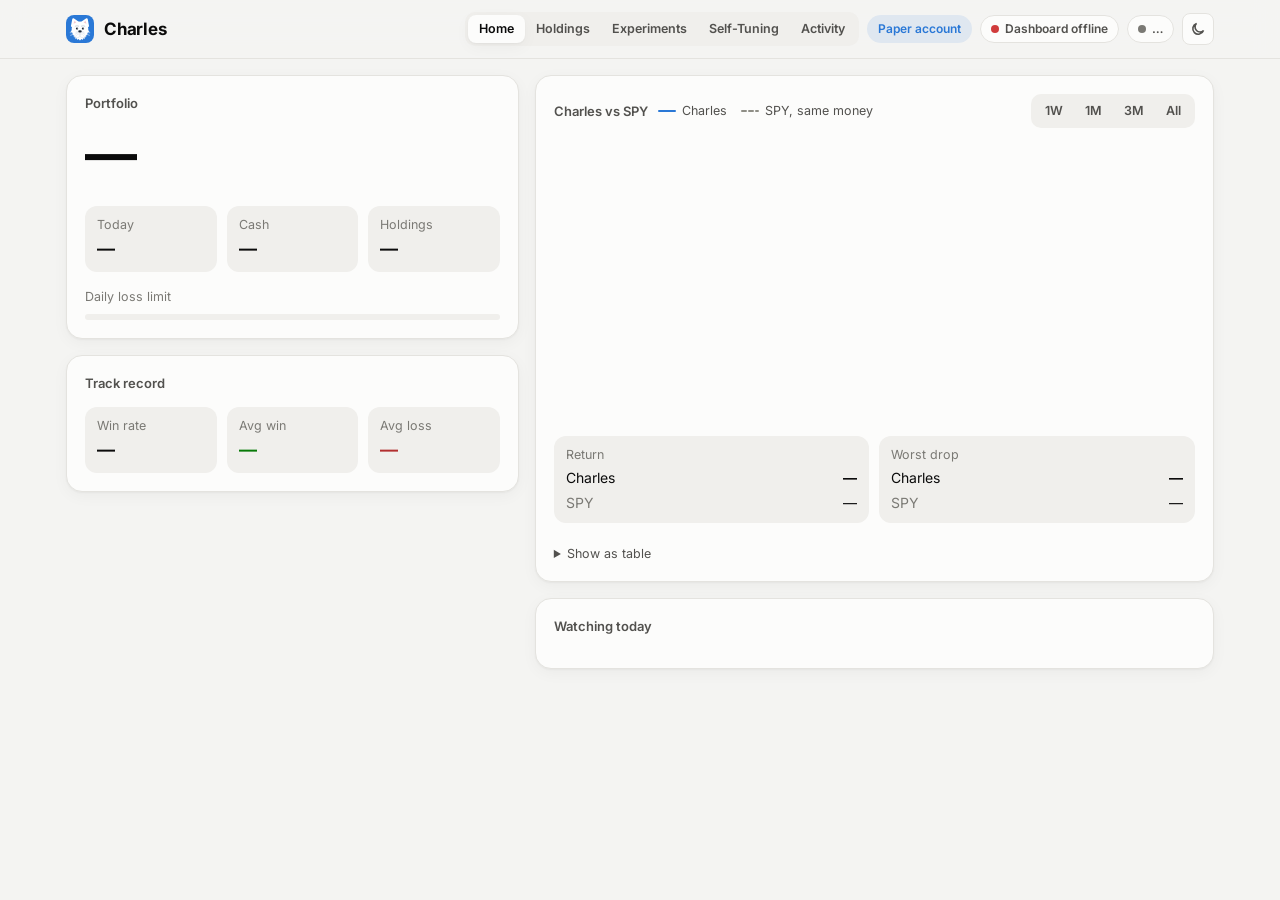
==== web/index.html @ d177dd0e "New logo: Charles the terrier Co-Authored-By: Claude Opus 5.5 <noreply@anthropic.com>" ====
<!doctype html>
<html lang="en">
<head>
<meta charset="utf-8">
<meta name="viewport" content="width=device-width, initial-scale=1, viewport-fit=cover">
<meta name="theme-color" content="#111110" media="(prefers-color-scheme: dark)">
<meta name="theme-color" content="#f4f4f2" media="(prefers-color-scheme: light)">
<meta name="apple-mobile-web-app-capable" content="yes">
<meta name="apple-mobile-web-app-title" content="Charles">
<title>Charles</title>
<link rel="icon" href="data:image/svg+xml,<svg xmlns='http://www.w3.org/2000/svg' viewBox='0 0 32 32'><rect width='32' height='32' rx='8' fill='%232a78d6'/><path d='M7 12.5 L8.4 5 L13.5 8.6 Z M25 12.5 L23.6 5 L18.5 8.6 Z' fill='%23fff' stroke='%23fff' stroke-width='2.6' stroke-linejoin='round'/><path d='M9.2 10.4 L9.8 7.3 L11.8 8.8 Z M22.8 10.4 L22.2 7.3 L20.2 8.8 Z' fill='%23f2b8c0' stroke='%23f2b8c0' stroke-width='.6' stroke-linejoin='round'/><path d='M16 7.4c3.2 0 5.6 1 7.4 3.2c1.6 1.9 2.3 4.3 2.1 6.9l1.4 1.6l-1.9.4c-.5 2.6-2 4.8-4 6.2l.4 1.9l-1.8-.9l-.6 2l-1.4-1.4l-1.6 1.8l-1.6-1.8l-1.4 1.4l-.6-2l-1.8.9l.4-1.9c-2-1.4-3.5-3.6-4-6.2l-1.9-.4l1.4-1.6c-.2-2.6.5-5 2.1-6.9C10.4 8.4 12.8 7.4 16 7.4Z' fill='%23fff'/><ellipse cx='16' cy='21' rx='5.6' ry='3.9' fill='%23edf1f6'/><path d='M10.4 13.1l1.2-.9l1 .6l1-.6l.9.7M21.6 13.1l-1.2-.9l-1 .6l-1-.6l-.9.7' stroke='%23c3cedb' stroke-width='1' fill='none' stroke-linecap='round' stroke-linejoin='round'/><circle cx='12.6' cy='15.5' r='1.3' fill='%231f2937'/><circle cx='19.4' cy='15.5' r='1.3' fill='%231f2937'/><circle cx='13' cy='15.1' r='.4' fill='%23fff'/><circle cx='19.8' cy='15.1' r='.4' fill='%23fff'/><path d='M16 19.9c-1.3.2-2.6.5-3.8 1.2c-1.4.8-2.6 1.8-3.4 3.2l1.3-.3l-.5 1.4l1.4-.6l.1 1.4l1.2-1l.6 1.2l.8-1.2l.9.9l.3-1.3c.5-.8 1.2-1.5 2-2.1Z M16 19.9c1.3.2 2.6.5 3.8 1.2c1.4.8 2.6 1.8 3.4 3.2l-1.3-.3l.5 1.4l-1.4-.6l-.1 1.4l-1.2-1l-.6 1.2l-.8-1.2l-.9.9l-.3-1.3c-.5-.8-1.2-1.5-2-2.1Z' fill='%23fff' stroke='%23d3dbe5' stroke-width='.45' stroke-linejoin='round'/><path d='M14.8 21.4q-2 .7-3.4 2.4M17.2 21.4q2 .7 3.4 2.4' stroke='%23d3dbe5' stroke-width='.5' fill='none' stroke-linecap='round'/><path d='M11 20.6q-3.2-.9-6.2-.4M11.2 21.8q-3.2 0-5.9 1.3M21 20.6q3.2-.9 6.2-.4M20.8 21.8q3.2 0 5.9 1.3' stroke='%23fff' stroke-width='.6' fill='none' stroke-linecap='round'/><ellipse cx='16' cy='18.7' rx='2' ry='1.4' fill='%231f2937'/></svg>">
<link rel="preconnect" href="https://fonts.googleapis.com">
<link rel="preconnect" href="https://fonts.gstatic.com" crossorigin>
<link href="https://fonts.googleapis.com/css2?family=Inter:wght@400;500;600;700&display=swap" rel="stylesheet">
<style>
:root {
  color-scheme: light;
  --bg: #f4f4f2; --surface: #fcfcfb; --surface-2: #f0efec; --border: #e4e3df;
  --text: #0b0b0b; --text-2: #52514e; --muted: #7a7974; --grid: #e9e8e4;
  --series-1: #2a78d6; --ref: #8f8e86;
  --good: #0ca30c; --good-ink: #087a08; --warn: #fab219; --critical: #d03b3b; --critical-ink: #b22f2f;
  --accent-soft: rgba(42,120,214,.10);
  --c1: #2a78d6; --c2: #eb6834; --c3: #1baf7a; --c4: #eda100; --c5: #e87ba4; --c6: #008300; --c7: #4a3aa7; --c8: #e34948;
  --shadow: 0 1px 2px rgba(0,0,0,.04), 0 4px 16px rgba(0,0,0,.04);
}
@media (prefers-color-scheme: dark) {
  :root:not([data-theme="light"]) {
    color-scheme: dark;
    --bg: #111110; --surface: #1a1a19; --surface-2: #232321; --border: #2e2e2b;
    --text: #ffffff; --text-2: #c3c2b7; --muted: #8f8e86; --grid: #2a2a27;
    --series-1: #3987e5; --ref: #8f8e86;
    --good-ink: #3fcf3f; --critical-ink: #ff7b7b; --accent-soft: rgba(57,135,229,.16);
    --c1: #3987e5; --c2: #d95926; --c3: #199e70; --c4: #c98500; --c5: #d55181; --c6: #008300; --c7: #9085e9; --c8: #e66767;
    --shadow: 0 1px 2px rgba(0,0,0,.4);
  }
}
:root[data-theme="dark"] {
  color-scheme: dark;
  --bg: #111110; --surface: #1a1a19; --surface-2: #232321; --border: #2e2e2b;
  --text: #ffffff; --text-2: #c3c2b7; --muted: #8f8e86; --grid: #2a2a27;
  --series-1: #3987e5; --ref: #8f8e86;
  --good-ink: #3fcf3f; --critical-ink: #ff7b7b; --accent-soft: rgba(57,135,229,.16);
  --c1: #3987e5; --c2: #d95926; --c3: #199e70; --c4: #c98500; --c5: #d55181; --c6: #008300; --c7: #9085e9; --c8: #e66767;
  --shadow: 0 1px 2px rgba(0,0,0,.4);
}
* { box-sizing: border-box; }
html, body { margin: 0; }
body {
  background: var(--bg); color: var(--text);
  font: 15px/1.45 Inter, -apple-system, BlinkMacSystemFont, "Segoe UI", Roboto, sans-serif;
  -webkit-font-smoothing: antialiased; padding-bottom: calc(84px + env(safe-area-inset-bottom));
}
.num { font-variant-numeric: tabular-nums; }
.up { color: var(--good-ink); } .down { color: var(--critical-ink); } .muted { color: var(--muted); } .flat { color: var(--text-2); }

.appswitch { display: inline-flex; background: var(--surface-2, rgba(127,127,127,.12)); border-radius: 10px; padding: 3px; gap: 2px; }
.appswitch[hidden] { display: none; }
.appswitch a { font-size: 13px; font-weight: 600; text-decoration: none; color: var(--text-2); padding: 5px 12px; border-radius: 8px; }
.appswitch a.on { background: var(--surface); color: var(--text); box-shadow: 0 1px 2px rgba(0,0,0,.08); }
header {
  position: sticky; top: 0; z-index: 5; background: color-mix(in srgb, var(--bg) 85%, transparent);
  backdrop-filter: blur(12px); -webkit-backdrop-filter: blur(12px); border-bottom: 1px solid var(--border);
  padding-top: env(safe-area-inset-top);
}
.bar { max-width: 1180px; margin: 0 auto; padding: 12px 16px; display: flex; align-items: center; gap: 8px; flex-wrap: wrap; }
.brand { display: flex; align-items: center; gap: 10px; font-weight: 700; font-size: 17px; letter-spacing: -.01em; margin-right: auto; }
.logo { width: 28px; height: 28px; border-radius: 8px; background: var(--series-1); display: grid; place-items: center; }
.chip { display: inline-flex; align-items: center; gap: 6px; font-size: 12px; font-weight: 600; padding: 4px 10px;
  border-radius: 999px; border: 1px solid var(--border); background: var(--surface); color: var(--text-2); white-space: nowrap; }
.chip.paper { background: var(--accent-soft); border-color: transparent; color: var(--series-1); }
.dot { width: 8px; height: 8px; border-radius: 50%; background: var(--muted); }
.dot.good { background: var(--good); box-shadow: 0 0 0 3px color-mix(in srgb, var(--good) 22%, transparent); }
.dot.bad { background: var(--critical); }
.dot.warn { background: var(--warn); }
button.icon { border: 1px solid var(--border); background: var(--surface); color: var(--text-2); width: 32px; height: 32px;
  border-radius: 8px; cursor: pointer; display: grid; place-items: center; }
.tabs { display: inline-flex; background: var(--surface-2); border-radius: 10px; padding: 3px; }
.tabs button { border: 0; background: transparent; color: var(--text-2); font: inherit; font-size: 12.5px; font-weight: 600;
  padding: 5px 11px; border-radius: 8px; cursor: pointer; }
.tabs button.on { background: var(--surface); color: var(--text); box-shadow: var(--shadow); }
#tabs-top { display: none; }
button.switch { display: inline-flex; align-items: center; gap: 6px; font: inherit; font-size: 12px; font-weight: 600; padding: 4px 10px;
  border-radius: 999px; border: 1px solid var(--border); background: var(--surface); color: var(--text-2); cursor: pointer; min-height: 32px; }
button.switch[aria-checked="true"] { color: var(--good-ink); }
button.switch:disabled { opacity: .6; cursor: progress; }

main { max-width: 1180px; margin: 0 auto; padding: 16px; }
.view { display: none; } .view.on { display: block; }
.grid { display: grid; gap: 16px; }
.home > .col { display: contents; }
.card { background: var(--surface); border: 1px solid var(--border); border-radius: 16px; padding: 18px; box-shadow: var(--shadow); min-width: 0; }
.card-head { display: flex; align-items: center; gap: 10px; margin-bottom: 14px; flex-wrap: wrap; }
.card-head h2 { margin: 0; font-size: 13px; font-weight: 600; color: var(--text-2); }
.card-head .aside { margin-left: auto; font-size: 12px; color: var(--muted); }
.label { font-size: 12.5px; color: var(--muted); }
.hero-val { font-size: clamp(36px, 9vw, 52px); font-weight: 700; letter-spacing: -.03em; line-height: 1.05; margin: 6px 0 8px; }
.delta { display: flex; gap: 6px 14px; flex-wrap: wrap; font-weight: 600; font-size: 14px; }
.kpis { display: grid; grid-template-columns: repeat(3, 1fr); gap: 10px; margin-top: 16px; }
.kpi { background: var(--surface-2); border-radius: 12px; padding: 10px 12px; min-width: 0; }
.kpi .v { font-size: 18px; font-weight: 650; letter-spacing: -.01em; margin-top: 2px; white-space: nowrap; overflow: hidden; text-overflow: ellipsis; }
.meter { height: 6px; border-radius: 3px; background: var(--surface-2); overflow: hidden; margin-top: 8px; }
.meter > i { display: block; height: 100%; border-radius: 3px; background: var(--series-1); }
.limit { margin-top: 16px; }
.limit .row { display: flex; justify-content: space-between; font-size: 12.5px; color: var(--muted); }
.banner { margin-top: 12px; padding: 10px 12px; border-radius: 10px; font-weight: 600; font-size: 13.5px; display: flex; gap: 8px; align-items: center;
  background: color-mix(in srgb, var(--critical) 12%, transparent); color: var(--critical-ink); }

.legend { display: flex; gap: 14px; font-size: 12.5px; color: var(--text-2); flex-wrap: wrap; }
.key { display: inline-flex; align-items: center; gap: 6px; }
.key svg { display: block; }
.chart { position: relative; height: 240px; margin-top: 8px; }
.chart > svg { width: 100%; height: 100%; display: block; touch-action: pan-y; }
.chart > svg:focus { outline: 2px solid var(--series-1); outline-offset: 2px; border-radius: 8px; }
.axis text { fill: var(--muted); font-size: 11px; }
.tip { position: absolute; top: 6px; pointer-events: none; background: var(--surface); border: 1px solid var(--border); border-radius: 10px;
  padding: 8px 10px; font-size: 12px; box-shadow: 0 6px 24px rgba(0,0,0,.12); min-width: 200px; white-space: nowrap; display: none; z-index: 2; }
.tip .t { color: var(--muted); margin-bottom: 4px; }
.tip .r { display: flex; align-items: center; gap: 8px; }
.tip .r b { margin-left: auto; font-weight: 650; }
.versus { display: grid; grid-template-columns: 1fr 1fr; gap: 10px; margin-top: 14px; }
.vs { background: var(--surface-2); border-radius: 12px; padding: 10px 12px; }
.vs .row { display: flex; justify-content: space-between; font-size: 14px; margin-top: 4px; }
.verdict { margin-top: 12px; font-size: 13.5px; display: flex; gap: 8px; align-items: flex-start; }
.verdict .ico { font-weight: 700; }
details summary { cursor: pointer; font-size: 12.5px; color: var(--text-2); margin-top: 10px; }

table { width: 100%; border-collapse: collapse; font-size: 13px; }
th { text-align: left; font-weight: 600; color: var(--muted); font-size: 11.5px; padding: 0 8px 8px; border-bottom: 1px solid var(--border); white-space: nowrap; }
td { padding: 8px; border-bottom: 1px solid var(--border); }
td.r, th.r { text-align: right; }
.tbl { overflow-x: auto; max-height: 320px; }

.chips { display: flex; flex-wrap: wrap; gap: 6px; }
.chips .chip { font-size: 13px; }
.alloc { display: flex; gap: 2px; height: 12px; border-radius: 6px; overflow: hidden; margin: 4px 0 12px; }
.alloc i { display: block; height: 100%; }
.alloc i:first-child { border-radius: 4px 0 0 4px; } .alloc i:last-child { border-radius: 0 4px 4px 0; }
.alloc-keys { display: flex; flex-wrap: wrap; gap: 6px 14px; font-size: 12.5px; color: var(--text-2); }
.sw { width: 10px; height: 10px; border-radius: 3px; display: inline-block; margin-right: 6px; vertical-align: -1px; }

.rows { display: grid; }
.row-i { display: grid; grid-template-columns: 1fr auto; gap: 3px 12px; padding: 12px 0; border-bottom: 1px solid var(--border); align-items: baseline; }
.row-i:last-child { border-bottom: 0; }
.sym { font-weight: 700; font-size: 16px; letter-spacing: -.01em; }
.small { font-size: 12.5px; }
.right { text-align: right; }
.stopbar { grid-column: 1 / -1; display: flex; align-items: center; gap: 8px; font-size: 12px; color: var(--muted); margin-top: 4px; }
.stopbar .meter { flex: 1; margin: 0; height: 5px; }

.exp { padding: 14px 0; border-bottom: 1px solid var(--border); }
.exp:last-child { border-bottom: 0; }
.exp-top { display: flex; justify-content: space-between; gap: 10px; align-items: baseline; }
.exp-name { font-weight: 650; text-transform: capitalize; }
.tag { font-size: 11px; font-weight: 600; padding: 2px 7px; border-radius: 999px; background: var(--surface-2); color: var(--text-2); margin-left: 6px; vertical-align: 1px; }
.exp-about { font-size: 12.5px; color: var(--muted); margin: 2px 0 10px; }
.exp-stats { display: grid; grid-template-columns: repeat(4, 1fr); gap: 8px; font-size: 13px; }
.exp-stats .label { font-size: 11.5px; }
.prog { display: flex; align-items: center; gap: 8px; margin-top: 10px; font-size: 12px; color: var(--muted); }
.prog .meter { flex: 1; margin: 0; height: 5px; }
.ai-h { display: grid; grid-template-columns: 34px 1fr; gap: 6px 10px; align-items: center; margin-top: 14px; font-size: 13px; }
.hb { display: flex; align-items: center; gap: 8px; }
.hbar { height: 8px; border-radius: 0 4px 4px 0; background: var(--series-1); min-width: 2px; }
.hbar.all { background: var(--ref); }
.hbar.neg { background: var(--critical); }
.note { font-size: 12.5px; color: var(--muted); margin: 12px 0 0; }

.day { font-size: 12px; font-weight: 600; color: var(--muted); margin: 16px 0 2px; }
.day:first-child { margin-top: 0; }
.act { display: grid; grid-template-columns: 56px 1fr auto; gap: 10px; align-items: start; padding: 10px 0; border-bottom: 1px solid var(--border); }
.badge { font-size: 11px; font-weight: 700; text-align: center; padding: 3px 0; border-radius: 6px; }
.badge.BUY { background: var(--accent-soft); color: var(--series-1); }
.badge.SELL { background: color-mix(in srgb, var(--c2) 14%, transparent); color: var(--c2); }
.why { font-size: 12.5px; color: var(--muted); display: -webkit-box; -webkit-line-clamp: 2; -webkit-box-orient: vertical; overflow: hidden; margin-top: 2px; }
.md { font-size: 14px; line-height: 1.55; }
.md h3 { font-size: 14px; font-weight: 650; margin: 16px 0 6px; }
.md h3:first-child { margin-top: 0; }
.md h4 { font-size: 13px; font-weight: 600; color: var(--text-2); margin: 12px 0 4px; }
.md p { margin: 6px 0; }
.md ul { margin: 4px 0; padding-left: 18px; }
.md li { margin: 3px 0; }
.md code { font-size: 12.5px; background: var(--surface-2); padding: 1px 5px; border-radius: 5px; }
.mile { padding: 12px 0; border-bottom: 1px solid var(--border); }
.mile:last-child { border-bottom: 0; }
.mile-top { display: flex; justify-content: space-between; gap: 10px; align-items: baseline; }
.mile-top b { font-weight: 650; }
.empty { color: var(--muted); font-size: 13.5px; padding: 18px 0; text-align: center; }

nav#tabs {
  position: fixed; bottom: 0; left: 0; right: 0; z-index: 6; display: grid; grid-template-columns: repeat(5, 1fr);
  background: color-mix(in srgb, var(--surface) 90%, transparent); backdrop-filter: blur(14px); -webkit-backdrop-filter: blur(14px);
  border-top: 1px solid var(--border); padding: 6px 4px calc(6px + env(safe-area-inset-bottom));
}
nav button { border: 0; background: none; color: var(--muted); font: inherit; font-size: 11px; font-weight: 600;
  display: flex; flex-direction: column; align-items: center; gap: 3px; padding: 4px 0; cursor: pointer; }
nav button svg { width: 22px; height: 22px; }
nav button.on { color: var(--series-1); }

@media (min-width: 860px) {
  body { padding-bottom: 32px; }
  nav#tabs { display: none; }
  #tabs-top { display: inline-flex; }
  .home { grid-template-columns: 1fr 1.5fr; align-items: start; }
  .home > .col { display: flex; flex-direction: column; gap: 16px; }
  .two { grid-template-columns: 1fr 1fr; }
  .chart { height: 280px; }
}
@media (max-width: 400px) {
  .kpi .v { font-size: 15.5px; }
  .exp-stats { grid-template-columns: repeat(2, 1fr); }
  .bar .chip.paper { display: none; }
}
</style>
</head>
<body>
<header>
  <div class="bar">
    <div class="brand">
      <span class="logo" aria-hidden="true">
        <svg width="28" height="28" viewBox="0 0 32 32"><path d="M7 12.5 L8.4 5 L13.5 8.6 Z M25 12.5 L23.6 5 L18.5 8.6 Z" fill="#fff" stroke="#fff" stroke-width="2.6" stroke-linejoin="round"/><path d="M9.2 10.4 L9.8 7.3 L11.8 8.8 Z M22.8 10.4 L22.2 7.3 L20.2 8.8 Z" fill="#f2b8c0" stroke="#f2b8c0" stroke-width=".6" stroke-linejoin="round"/><path d="M16 7.4c3.2 0 5.6 1 7.4 3.2c1.6 1.9 2.3 4.3 2.1 6.9l1.4 1.6l-1.9.4c-.5 2.6-2 4.8-4 6.2l.4 1.9l-1.8-.9l-.6 2l-1.4-1.4l-1.6 1.8l-1.6-1.8l-1.4 1.4l-.6-2l-1.8.9l.4-1.9c-2-1.4-3.5-3.6-4-6.2l-1.9-.4l1.4-1.6c-.2-2.6.5-5 2.1-6.9C10.4 8.4 12.8 7.4 16 7.4Z" fill="#fff"/><ellipse cx="16" cy="21" rx="5.6" ry="3.9" fill="#edf1f6"/><path d="M10.4 13.1l1.2-.9l1 .6l1-.6l.9.7M21.6 13.1l-1.2-.9l-1 .6l-1-.6l-.9.7" stroke="#c3cedb" stroke-width="1" fill="none" stroke-linecap="round" stroke-linejoin="round"/><circle cx="12.6" cy="15.5" r="1.3" fill="#1f2937"/><circle cx="19.4" cy="15.5" r="1.3" fill="#1f2937"/><circle cx="13" cy="15.1" r=".4" fill="#fff"/><circle cx="19.8" cy="15.1" r=".4" fill="#fff"/><path d="M16 19.9c-1.3.2-2.6.5-3.8 1.2c-1.4.8-2.6 1.8-3.4 3.2l1.3-.3l-.5 1.4l1.4-.6l.1 1.4l1.2-1l.6 1.2l.8-1.2l.9.9l.3-1.3c.5-.8 1.2-1.5 2-2.1Z M16 19.9c1.3.2 2.6.5 3.8 1.2c1.4.8 2.6 1.8 3.4 3.2l-1.3-.3l.5 1.4l-1.4-.6l-.1 1.4l-1.2-1l-.6 1.2l-.8-1.2l-.9.9l-.3-1.3c-.5-.8-1.2-1.5-2-2.1Z" fill="#fff" stroke="#d3dbe5" stroke-width=".45" stroke-linejoin="round"/><path d="M14.8 21.4q-2 .7-3.4 2.4M17.2 21.4q2 .7 3.4 2.4" stroke="#d3dbe5" stroke-width=".5" fill="none" stroke-linecap="round"/><path d="M11 20.6q-3.2-.9-6.2-.4M11.2 21.8q-3.2 0-5.9 1.3M21 20.6q3.2-.9 6.2-.4M20.8 21.8q3.2 0 5.9 1.3" stroke="#fff" stroke-width=".6" fill="none" stroke-linecap="round"/><ellipse cx="16" cy="18.7" rx="2" ry="1.4" fill="#1f2937"/></svg>
      </span>
      Charles
    </div>
    <nav class="appswitch" id="appswitch" aria-label="Dashboards" hidden><a class="on" href="/" aria-current="page">Stocks</a><a href="/kalshi/">Kalshi</a></nav>
    <div class="tabs" id="tabs-top"></div>
    <span class="chip paper">Paper account</span>
    <span class="chip" id="st-bot"><span class="dot"></span><span>…</span></span>
    <span class="chip" id="st-mkt"><span class="dot"></span><span>…</span></span>
    <button class="icon" id="theme" aria-label="Switch light or dark theme" title="Switch light/dark">
      <svg width="16" height="16" viewBox="0 0 16 16" fill="none" stroke="currentColor" stroke-width="1.6"><path d="M13.5 9.5A5.5 5.5 0 1 1 6.5 2.5a4.5 4.5 0 0 0 7 7z"/></svg>
    </button>
  </div>
</header>

<main>
  <!-- HOME -->
  <section class="view on" id="v-home">
    <div class="grid home">
     <div class="col">
      <div class="card">
        <div class="card-head"><h2>Portfolio</h2><span class="aside" id="updated"></span></div>
        <div class="hero-val num" id="value">—</div>
        <div class="delta num" id="ret"></div>
        <div class="kpis">
          <div class="kpi"><div class="label">Today</div><div class="v num" id="today">—</div></div>
          <div class="kpi"><div class="label">Cash</div><div class="v num" id="cash">—</div></div>
          <div class="kpi"><div class="label">Holdings</div><div class="v num" id="npos">—</div></div>
        </div>
        <div class="limit">
          <div class="row"><span>Daily loss limit</span><span class="num" id="loss-label"></span></div>
          <div class="meter"><i id="loss-meter" style="width:0"></i></div>
        </div>
        <div id="halt"></div>
      </div>

      <div class="card" style="order:3">
        <div class="card-head"><h2>Track record</h2><span class="aside" id="nclosed"></span></div>
        <div class="kpis" style="margin-top:0">
          <div class="kpi"><div class="label">Win rate</div><div class="v num" id="winrate">—</div></div>
          <div class="kpi"><div class="label">Avg win</div><div class="v num up" id="avgwin">—</div></div>
          <div class="kpi"><div class="label">Avg loss</div><div class="v num down" id="avgloss">—</div></div>
        </div>
        <div class="limit" id="giveback-wrap" style="display:none">
          <div class="row"><span>Kept of best gains</span><span class="num" id="giveback-label"></span></div>
          <div class="meter"><i id="giveback-meter" style="width:0"></i></div>
          <div class="note" id="giveback-note" style="margin-top:8px"></div>
        </div>
      </div>
     </div>

     <div class="col">
      <div class="card" style="order:2">
        <div class="card-head">
          <h2>Charles vs SPY</h2>
          <div class="legend" id="legend"></div>
          <div class="tabs" id="range" role="group" aria-label="Time range" style="margin-left:auto"></div>
        </div>
        <div class="chart" id="chart"></div>
        <div class="versus">
          <div class="vs"><div class="label">Return</div>
            <div class="row"><span>Charles</span><b class="num" id="r-bot">—</b></div>
            <div class="row"><span class="muted">SPY</span><span class="num" id="r-spy">—</span></div></div>
          <div class="vs"><div class="label">Worst drop</div>
            <div class="row"><span>Charles</span><b class="num" id="d-bot">—</b></div>
            <div class="row"><span class="muted">SPY</span><span class="num" id="d-spy">—</span></div></div>
        </div>
        <div class="verdict" id="verdict"></div>
        <details><summary>Show as table</summary><div class="tbl" id="chart-table"></div></details>
      </div>

      <div class="card" style="order:4">
        <div class="card-head"><h2>Watching today</h2></div>
        <div class="chips" id="watch"></div>
      </div>
     </div>
    </div>
  </section>

  <!-- HOLDINGS -->
  <section class="view" id="v-hold">
    <div class="grid two">
      <div class="card">
        <div class="card-head"><h2>Where the money is</h2></div>
        <div class="alloc" id="alloc" role="img" aria-label="Allocation"></div>
        <div class="alloc-keys" id="alloc-keys"></div>
      </div>
      <div class="card">
        <div class="card-head"><h2>Open positions</h2><span class="aside" id="pos-count"></span></div>
        <div class="rows" id="positions"></div>
        <p class="note">Stop = the trailing stop that sells automatically if the price falls to it. The bar shows how much room is left.</p>
      </div>
      <div class="card" style="grid-column: 1 / -1">
        <div class="card-head"><h2>Options spreads</h2><span class="aside" id="opt-sum"></span></div>
        <div class="rows" id="options"></div>
        <p class="note" id="opt-note"></p>
      </div>
      <div class="card" style="grid-column: 1 / -1" id="orb-card" hidden>
        <div class="card-head"><h2>Opening range breakout</h2><span class="aside" id="orb-sum"></span>
          <button class="switch" id="orb-switch" role="switch" aria-checked="false" hidden><span class="dot"></span><span></span></button></div>
        <div class="rows" id="orb"></div>
        <p class="note">A separate intraday sleeve (strategy "orb"): it buys when a 1-minute bar closes above the first 5 minutes' high, puts a stop at the range low and a target at 1.5× the risk, and is always flat by 3:55 PM ET. Charles's AI never trades a symbol ORB holds, and ORB never trades one Charles holds. The regime shown is the one Charles's Telegram alerts use.</p>
      </div>
    </div>
  </section>

  <!-- EXPERIMENTS -->
  <section class="view" id="v-exp">
    <div class="grid two">
      <div class="card">
        <div class="card-head"><h2>Shadow books</h2><span class="aside">$1,000 each, paper only</span></div>
        <div id="exps"></div>
        <p class="note" id="exp-note"></p>
      </div>
      <div class="card">
        <div class="card-head"><h2>Is the AI picking well?</h2></div>
        <div class="label">Average move after the decision: the AI's BUY picks vs every stock the bot looked at.</div>
        <div class="legend" style="margin-top:10px">
          <span class="key"><span class="sw" style="background:var(--series-1)"></span>AI BUY picks</span>
          <span class="key"><span class="sw" style="background:var(--ref)"></span>All candidates</span>
        </div>
        <div id="ai"></div>
        <p class="note" id="ai-note"></p>
      </div>
    </div>
  </section>

  <!-- SELF-TUNING: what Claude's check-up is waiting on, from its reports and project plan -->
  <section class="view" id="v-claude">
    <div class="grid two">
      <div class="card">
        <div class="card-head"><h2>Waiting on data</h2></div>
        <div id="cl-miles"></div>
      </div>
      <div class="card" id="cl-ideas-card">
        <div class="card-head"><h2>Changes being tested</h2><span class="aside">each goes live only if the data backs it</span></div>
        <div id="cl-ideas"></div>
      </div>
      <div class="card" style="grid-column: 1 / -1" id="cl-notes-card">
        <details id="cl-report-box"><summary style="margin-top:0">Claude's latest report <span class="muted" id="cl-when"></span></summary>
          <div class="md" id="cl-report" style="margin-top:12px"></div></details>
        <details id="cl-plan-box"><summary>Claude's full plan</summary><div class="md" id="cl-plan" style="margin-top:12px"></div></details>
      </div>
    </div>
  </section>

  <!-- ACTIVITY -->
  <section class="view" id="v-act">
    <div class="card">
      <div class="card-head"><h2>Recent trades</h2></div>
      <div id="trades"></div>
    </div>
  </section>
</main>

<nav id="tabs"></nav>

<script>
"use strict";
const TABS = [
  ["home", "Home", '<path d="M3 11l9-7 9 7v9a1 1 0 0 1-1 1h-5v-6H9v6H4a1 1 0 0 1-1-1z"/>'],
  ["hold", "Holdings", '<rect x="3" y="7" width="18" height="13" rx="2"/><path d="M8 7V5a2 2 0 0 1 2-2h4a2 2 0 0 1 2 2v2"/>'],
  ["exp", "Experiments", '<path d="M9 3h6M10 3v6l-5 9a2 2 0 0 0 1.7 3h10.6a2 2 0 0 0 1.7-3l-5-9V3"/>'],
  ["claude", "Self-Tuning", '<path d="M12 3v3M12 18v3M3 12h3M18 12h3M5.6 5.6l2.1 2.1M16.3 16.3l2.1 2.1M5.6 18.4l2.1-2.1M16.3 7.7l2.1-2.1"/>'],
  ["act", "Activity", '<path d="M3 12h4l3-8 4 16 3-8h4"/>'],
];
const RANGES = [["1W", 7], ["1M", 30], ["3M", 91], ["All", 1e5]];
const SLOTS = ["--c1", "--c2", "--c3", "--c4", "--c5", "--c6", "--c7", "--c8"];
let S = null, tab = "home", range = "1M";
try { tab = localStorage.getItem("tab") || tab; range = localStorage.getItem("range") || range; } catch (e) {}

const $ = id => document.getElementById(id);
const esc = s => String(s ?? "").replace(/[&<>"']/g, c => ({"&":"&amp;","<":"&lt;",">":"&gt;",'"':"&quot;","'":"&#39;"}[c]));
const usd = (v, d = 2) => v == null ? "—" : (v < 0 ? "−$" : "$") + Math.abs(v).toLocaleString("en-US", {minimumFractionDigits: d, maximumFractionDigits: d});
const sgnUsd = v => v == null ? "—" : (v > 0 ? "+" : "") + usd(v);
const pct = (v, d = 2) => v == null ? "—" : (v > 0 ? "+" : v < 0 ? "−" : "") + Math.abs(v).toFixed(d) + "%";
const cls = v => v == null ? "" : v > 0.004 ? "up" : v < -0.004 ? "down" : "flat";
const arrow = v => v == null ? "" : v > 0.004 ? "▲ " : v < -0.004 ? "▼ " : "";
const ago = iso => { if (!iso) return "—"; const s = (Date.now() - new Date(iso)) / 1000;
  return s < 90 ? "just now" : s < 5400 ? Math.round(s / 60) + " min ago" : s < 129600 ? Math.round(s / 3600) + " h ago" : Math.round(s / 86400) + " d ago"; };
const pretty = n => n.replace(/_/g, " ");
const NS = "http://www.w3.org/2000/svg";

/* theme */
(function () {
  let t = null;
  try { t = localStorage.getItem("charles-theme"); } catch (e) {}
  if (t) document.documentElement.dataset.theme = t;
  $("theme").onclick = () => {
    const dark = document.documentElement.dataset.theme ? document.documentElement.dataset.theme === "dark"
      : matchMedia("(prefers-color-scheme: dark)").matches;
    const next = dark ? "light" : "dark";
    document.documentElement.dataset.theme = next;
    try { localStorage.setItem("charles-theme", next); } catch (e) {}
    if (S) renderChart();
  };
})();

function buildTabs() {
  $("tabs").innerHTML = TABS.map(([k, l, ic]) =>
    `<button data-t="${k}"><svg viewBox="0 0 24 24" fill="none" stroke="currentColor" stroke-width="1.8" stroke-linecap="round" stroke-linejoin="round">${ic}</svg>${l}</button>`).join("");
  $("tabs-top").innerHTML = TABS.map(([k, l]) => `<button data-t="${k}">${l}</button>`).join("");
  document.querySelectorAll("[data-t]").forEach(b => b.onclick = () => setTab(b.dataset.t));
  $("range").innerHTML = RANGES.map(([k]) => `<button data-r="${k}">${k}</button>`).join("");
  document.querySelectorAll("[data-r]").forEach(b => b.onclick = () => { range = b.dataset.r;
    try { localStorage.setItem("range", range); } catch (e) {} renderChart(); });
  $("legend").innerHTML = `<span class="key">${keySvg("--series-1", false)}Charles</span><span class="key">${keySvg("--ref", true)}SPY, same money</span>`;
  setTab(tab);
}
function keySvg(color, dashed) {
  return `<svg width="18" height="6"><line x1="1" x2="17" y1="3" y2="3" stroke="var(${color})" stroke-width="2" stroke-linecap="round"${dashed ? ' stroke-dasharray="4 3"' : ""}/></svg>`;
}
function setTab(t) {
  tab = TABS.some(x => x[0] === t) ? t : "home";
  try { localStorage.setItem("tab", tab); } catch (e) {}
  document.querySelectorAll(".view").forEach(v => v.classList.toggle("on", v.id === "v-" + tab));
  document.querySelectorAll("[data-t]").forEach(b => b.classList.toggle("on", b.dataset.t === tab));
  window.scrollTo(0, 0);
  if (tab === "home" && S) renderChart();
}

/* minimal Markdown for Claude's notes: #/##/### headings, - bullets, **bold**, `code`, paragraphs (escaped first) */
function md(text) {
  const inline = t => esc(t).replace(/\*\*(.+?)\*\*/g, "<b>$1</b>").replace(/`([^`]+)`/g, "<code>$1</code>");
  let html = "", list = false, para = [];
  const flush = () => { if (para.length) { html += `<p>${inline(para.join(" "))}</p>`; para = []; } };
  const close = () => { if (list) { html += "</ul>"; list = false; } };
  for (const raw of String(text).split("\n")) {
    const line = raw.trimEnd();
    let m;
    if (!line.trim()) { flush(); close(); }
    else if ((m = line.match(/^(#{1,4})\s+(.*)$/))) { flush(); close();
      if (m[1].length > 1) html += `<${m[1].length <= 2 ? "h3" : "h4"}>${inline(m[2])}</${m[1].length <= 2 ? "h3" : "h4"}>`; }
    else if ((m = line.match(/^\s*[-*]\s+(.*)$/))) { flush(); if (!list) { html += "<ul>"; list = true; } html += `<li>${inline(m[1])}</li>`; }
    else if (list && /^\s+/.test(line)) { html = html.replace(/<\/li>$/, " " + inline(line.trim()) + "</li>"); }
    else { close(); para.push(line.trim()); }
  }
  flush(); close();
  return html;
}

/* "- **Title.** text" bullets under the plan's "## Watching" heading */
function planIdeas(plan) {
  const out = []; let on = false;
  for (const line of plan.split("\n")) {
    if (/^##\s/.test(line)) { on = /^##\s+watching/i.test(line); continue; }
    const m = on && line.match(/^\s*-\s+\*\*(.+?)\*\*\s*(.*)$/);
    if (m) out.push({title: m[1].replace(/[.:]$/, ""), text: m[2]});
    else if (on && out.length && /^\s+\S/.test(line)) out[out.length - 1].text += " " + line.trim();
  }
  return out;
}

function maxDrop(vals) { let peak = -Infinity, worst = 0;
  for (const v of vals) { peak = Math.max(peak, v); worst = Math.min(worst, v / peak - 1); } return worst * 100; }

function series() {
  const days = RANGES.find(r => r[0] === range)[1];
  const cut = new Date(Date.now() - days * 864e5).toISOString();
  let pts = S.equity.filter(p => p[0] >= cut);
  if (pts.length < 2) pts = S.equity.slice(-2);
  // SPY as it stood at each Charles point: the last hourly close that had already happened.
  // (Daily closes made SPY jump a whole day's move at 9:30 AM and misaligned every range's start.)
  const hourly = (S.spy_hourly || []).map(([t, v]) => [+new Date(t), v]);
  const daily = S.spy.map(([d, v]) => [+new Date(d + "T20:00:00Z"), v]);  // fallback: ~4 PM ET closes
  const ref = hourly.length ? hourly : daily;
  const spyAt = t => { let c = null; for (const [ts, v] of ref) { if (ts <= t) c = v; else break; } return c; };
  const base = spyAt(+new Date(pts[0][0]));
  const spyVals = base ? pts.map(p => pts[0][1] * (spyAt(+new Date(p[0])) ?? base) / base) : null;
  return {pts, spyVals};
}
function niceTicks(lo, hi, n) {
  const span = hi - lo || 1, mag = Math.pow(10, Math.floor(Math.log10(span / n)));
  const step = [1, 2, 2.5, 5, 10].map(m => m * mag).find(s => span / s <= n) || 10 * mag;
  const out = [];
  for (let v = Math.ceil(lo / step) * step; v <= hi + 1e-9; v += step) out.push(+v.toFixed(6));
  return out;
}

function renderChart() {
  document.querySelectorAll("[data-r]").forEach(b => b.classList.toggle("on", b.dataset.r === range));
  const box = $("chart");
  if (!S || S.equity.length < 2) { box.innerHTML = `<div class="empty">Not enough history yet.</div>`; return; }
  if (!box.clientWidth) return;              // hidden tab: drawn when shown
  const {pts, spyVals} = series(), vals = pts.map(p => p[1]);
  const W = box.clientWidth, H = box.clientHeight, m = {l: 58, r: 10, t: 10, b: 24};
  const all = vals.concat(spyVals || []);
  let lo = Math.min(...all), hi = Math.max(...all);
  const padv = Math.max((hi - lo) * 0.12, 1); lo -= padv; hi += padv;
  const X = i => m.l + i * (W - m.l - m.r) / Math.max(1, pts.length - 1);
  const Y = v => m.t + (hi - v) / (hi - lo) * (H - m.t - m.b);
  const line = arr => arr.map((v, i) => (i ? "L" : "M") + X(i).toFixed(1) + "," + Y(v).toFixed(1)).join("");
  const span = new Date(pts.at(-1)[0]) - new Date(pts[0][0]);
  const fmtX = d => d.toLocaleString("en-US", span < 2 * 864e5 ? {hour: "numeric"} : {month: "short", day: "numeric"});
  let grid = "";
  for (const v of niceTicks(lo, hi, 5)) grid += `<line x1="${m.l}" x2="${W - m.r}" y1="${Y(v)}" y2="${Y(v)}" stroke="var(--grid)"/>` +
    `<text x="${m.l - 8}" y="${Y(v) + 4}" text-anchor="end">$${v.toLocaleString("en-US", {maximumFractionDigits: v % 1 ? 2 : 0})}</text>`;
  const nt = Math.max(1, Math.min(5, Math.floor((W - m.l - m.r) / 100)));
  for (let k = 0; k <= nt; k++) {
    const i = Math.round(k * (pts.length - 1) / nt);
    grid += `<text x="${X(i)}" y="${H - 6}" text-anchor="${k === 0 ? "start" : k === nt ? "end" : "middle"}">${fmtX(new Date(pts[i][0]))}</text>`;
  }
  box.innerHTML = `<svg viewBox="0 0 ${W} ${H}" tabindex="0" role="img" aria-label="Charles portfolio value vs SPY. Arrow keys read values.">
    <defs><linearGradient id="g" x1="0" y1="0" x2="0" y2="1"><stop offset="0" stop-color="var(--series-1)" stop-opacity=".18"/><stop offset="1" stop-color="var(--series-1)" stop-opacity="0"/></linearGradient></defs>
    <g class="axis">${grid}</g>
    <path d="${line(vals)}L${X(vals.length - 1)},${H - m.b}L${X(0)},${H - m.b}Z" fill="url(#g)"/>
    ${spyVals ? `<path d="${line(spyVals)}" fill="none" stroke="var(--ref)" stroke-width="2" stroke-dasharray="5 4" stroke-linejoin="round"/>` : ""}
    <path d="${line(vals)}" fill="none" stroke="var(--series-1)" stroke-width="2" stroke-linejoin="round" stroke-linecap="round"/>
    <line id="cross" y1="${m.t}" y2="${H - m.b}" stroke="var(--text-2)" stroke-width="1" opacity="0"/>
    ${spyVals ? `<circle id="sdot" r="4.5" fill="var(--ref)" stroke="var(--surface)" stroke-width="2" opacity="0"/>` : ""}
    <circle id="cdot" r="4.5" fill="var(--series-1)" stroke="var(--surface)" stroke-width="2" opacity="0"/>
  </svg><div class="tip" id="tip"></div>`;
  const svg = box.querySelector("svg"), tip = $("tip"), cross = box.querySelector("#cross"),
        dot = box.querySelector("#cdot"), sdot = box.querySelector("#sdot");
  let cur = -1;
  const show = i => {
    cur = Math.max(0, Math.min(pts.length - 1, i));
    const xi = X(cur);
    cross.setAttribute("x1", xi); cross.setAttribute("x2", xi); cross.setAttribute("opacity", .5);
    dot.setAttribute("cx", xi); dot.setAttribute("cy", Y(vals[cur])); dot.setAttribute("opacity", 1);
    if (sdot) { sdot.setAttribute("cx", xi); sdot.setAttribute("cy", Y(spyVals[cur])); sdot.setAttribute("opacity", 1); }
    tip.innerHTML = `<div class="t">${new Date(pts[cur][0]).toLocaleString("en-US", {month: "short", day: "numeric", hour: "numeric", minute: "2-digit"})}</div>
      <div class="r">${keySvg("--series-1", false)}<span>Charles</span><b class="num">${usd(vals[cur])}</b></div>
      ${spyVals ? `<div class="r">${keySvg("--ref", true)}<span>SPY, same money</span><b class="num">${usd(spyVals[cur])}</b></div>` : ""}`;
    tip.style.display = "block";
    const tw = tip.offsetWidth;
    tip.style.left = (xi + 12 + tw > W ? Math.max(0, xi - tw - 12) : xi + 12) + "px";
  };
  const hide = () => { tip.style.display = "none"; [cross, dot, sdot].forEach(e => e && e.setAttribute("opacity", 0)); };
  const at = ev => { const r = svg.getBoundingClientRect();
    show(Math.round((ev.clientX - r.left - m.l) / (W - m.l - m.r) * (pts.length - 1))); };
  svg.onpointermove = at; svg.onpointerdown = at; svg.onpointerleave = hide; svg.onblur = hide;
  svg.onpointerup = ev => { if (ev.pointerType !== "mouse") setTimeout(hide, 1500); };
  svg.onkeydown = ev => {
    if (ev.key === "ArrowLeft") { show(cur < 0 ? pts.length - 1 : cur - 1); ev.preventDefault(); }
    if (ev.key === "ArrowRight") { show(cur < 0 ? 0 : cur + 1); ev.preventDefault(); }
  };

  const rb = (vals.at(-1) / vals[0] - 1) * 100, rs = spyVals ? (spyVals.at(-1) / spyVals[0] - 1) * 100 : null;
  const db = maxDrop(vals), ds = spyVals ? maxDrop(spyVals) : null;
  $("r-bot").textContent = pct(rb); $("r-bot").className = "num " + cls(rb);
  $("r-spy").textContent = pct(rs); $("r-spy").className = "num " + cls(rs);
  $("d-bot").textContent = db ? db.toFixed(2) + "%" : "0%"; $("d-spy").textContent = ds == null ? "—" : ds ? ds.toFixed(2) + "%" : "0%";
  if (rs != null) {
    const ahead = rb >= rs, safer = db >= ds, ok = ahead && safer;
    $("verdict").innerHTML = `<span class="ico ${ok ? "up" : "muted"}">${ok ? "✓" : "○"}</span><span><b class="${ok ? "up" : ""}">${ok ? "Meeting the goal" : "Not meeting the goal yet"}</b>
      <span class="muted">· ${ahead ? "ahead of" : "behind"} SPY by ${Math.abs(rb - rs).toFixed(2)} pts, worst drop ${safer ? "no deeper than" : "deeper than"} SPY's.</span></span>`;
  } else $("verdict").textContent = "";
  $("chart-table").innerHTML = `<table><tr><th>Time</th><th class="r">Charles</th>${spyVals ? `<th class="r">SPY, same money</th>` : ""}</tr>` +
    pts.map((p, i) => [p, i]).reverse().slice(0, 60).map(([p, i]) => `<tr><td>${new Date(p[0]).toLocaleString("en-US", {month: "short", day: "numeric", hour: "numeric"})}</td>
      <td class="r num">${usd(vals[i])}</td>${spyVals ? `<td class="r num">${usd(spyVals[i])}</td>` : ""}</tr>`).join("") + `</table>`;
}

function render() {
  const a = S.account;
  $("st-bot").innerHTML = `<span class="dot ${S.bot_running ? "good" : "bad"}"></span><span>${S.bot_running ? "Running" : "Stopped"}</span>`;
  const mk = {open: ["good", "Market open"], pre: ["warn", "Pre-market"], after: ["warn", "After hours"], closed: ["", "Market closed"]}[S.market] || ["", "—"];
  $("st-mkt").innerHTML = `<span class="dot ${mk[0]}"></span><span>${mk[1]}</span>`;
  $("updated").textContent = "Last cycle " + ago(S.last_cycle);

  if (a) {
    $("value").textContent = usd(a.total_value);
    $("ret").innerHTML = `<span class="${cls(a.total_return)}">${arrow(a.total_return)}${sgnUsd(a.total_return)} (${pct(a.total_return_pct)})</span><span class="muted" style="font-weight:500">since ${usd(S.start_cash, 0)} start</span>`;
    $("cash").textContent = usd(a.cash, 0); $("npos").textContent = a.open_positions;
  } else { $("value").textContent = "—"; $("ret").textContent = "Alpaca not reachable right now"; }
  const t = S.today;
  $("today").textContent = sgnUsd(t.pnl); $("today").className = "v num " + cls(t.pnl);
  const used = Math.min(1, Math.max(0, -t.pnl) / t.limit);
  $("loss-meter").style.width = (used * 100) + "%";
  $("loss-meter").style.background = used > .75 ? "var(--critical)" : used > .4 ? "var(--warn)" : "var(--series-1)";
  $("loss-label").textContent = `${usd(Math.max(0, -t.pnl))} of ${usd(t.limit, 0)} used`;
  $("halt").innerHTML = t.halted ? `<div class="banner">⏸ Trading paused for today: the daily loss limit was hit.</div>` : "";

  const st = S.stats;
  $("winrate").textContent = st.win_rate == null ? "—" : st.win_rate + "%";
  $("avgwin").textContent = usd(st.avg_win); $("avgloss").textContent = usd(st.avg_loss);
  $("nclosed").textContent = st.total_closed ? `${st.total_closed} closed · ${sgnUsd(st.total_pnl)}` : "";
  const X = S.exits || {};
  if (X.n) {
    const kept = X.peak_total > 0 ? Math.max(0, Math.min(1, X.exit_total / X.peak_total)) : 0;
    $("giveback-wrap").style.display = "";
    $("giveback-label").textContent = `${sgnUsd(X.exit_total)} of ${sgnUsd(X.peak_total)} peak`;
    $("giveback-meter").style.width = (kept * 100) + "%";
    $("giveback-note").textContent = `${X.n} tracked sale${X.n === 1 ? "" : "s"} gave back ${usd(X.gave_back_total)} from their best points. The profit_lock test book checks whether locking in gains does better.`;
  }
  $("watch").innerHTML = S.watchlist.length ? S.watchlist.map(s => `<span class="chip">${esc(s)}</span>`).join("") : `<div class="empty">No watchlist yet today.</div>`;
  renderChart();

  // Holdings — fixed colour order; past 7 positions the rest fold into "Other"
  const P = S.positions;
  $("pos-count").textContent = P.length ? P.length + " open" : "";
  if (a) {
    const total = a.total_value || 1;
    const named = P.slice(0, 7), rest = P.slice(7).reduce((s, p) => s + p.market_value, 0);
    const parts = named.map((p, i) => ({k: p.symbol, v: p.market_value, c: `var(${SLOTS[i]})`}));
    if (rest) parts.push({k: "Other", v: rest, c: `var(${SLOTS[7]})`});
    parts.push({k: "Cash", v: a.cash, c: "var(--grid)"});
    $("alloc").innerHTML = parts.filter(p => p.v > 0).map(p => `<i style="width:${p.v / total * 100}%;background:${p.c}" title="${esc(p.k)} ${usd(p.v)}"></i>`).join("");
    $("alloc-keys").innerHTML = parts.map(p => `<span><span class="sw" style="background:${p.c}"></span>${esc(p.k)} <b class="num">${(p.v / total * 100).toFixed(0)}%</b></span>`).join("");
  }
  $("positions").innerHTML = P.length ? P.map(p => {
    const room = p.stop_dist_pct;
    return `<div class="row-i">
      <div><span class="sym">${esc(p.symbol)}</span> <span class="muted small num">${+p.shares.toFixed(4)} sh @ ${usd(p.avg_price)}</span></div>
      <div class="right num"><b>${usd(p.market_value)}</b></div>
      <div class="small muted num">now ${usd(p.current_price)}${p.peak_pnl != null ? ` · best ${sgnUsd(p.peak_pnl)} (${pct(p.peak_pct, 1)})` : ""}</div>
      <div class="right small num ${cls(p.unrealized_pnl)}">${sgnUsd(p.unrealized_pnl)} (${pct(p.unrealized_pct, 1)})</div>
      ${p.stop ? `<div class="stopbar"><span class="num">stop ${usd(p.stop)}</span><div class="meter"><i style="width:${Math.min(100, Math.max(3, room / 10 * 100))}%;background:${room < 2 ? "var(--critical)" : room < 4 ? "var(--warn)" : "var(--good)"}"></i></div><span class="num">${room}% room</span></div>` : ""}
    </div>`; }).join("") : `<div class="empty">No open positions.</div>`;

  // Options sleeve
  const O = S.options || {};
  const OS = O.settings || {};
  $("opt-sum").textContent = O.open ? `${O.open.length} open · ${usd(O.at_risk, 0)} at risk · ${O.closed_n || 0} closed ${O.closed_n ? sgnUsd(O.realised_pnl) : ""}` : "";
  const rowsO = (O.open || []).map(sp => {
    const val = sp.value, pnl = val == null ? null : (val - sp.debit) * 100;
    const dte = Math.round((new Date(sp.expiry + "T20:00:00Z") - Date.now()) / 864e5);
    const prog = val == null ? 0 : Math.max(0, Math.min(1, (val - sp.debit * (1 - OS.stop_loss_frac)) /
      ((sp.debit + OS.take_profit_frac * (sp.width - sp.debit)) - sp.debit * (1 - OS.stop_loss_frac))));
    return `<div class="row-i">
      <div><span class="sym">${esc(sp.symbol)}</span> <span class="muted small num">${sp.long_strike}/${sp.short_strike} call spread · exp ${new Date(sp.expiry + "T12:00:00").toLocaleDateString("en-US", {month: "short", day: "numeric"})} (${dte} d)</span></div>
      <div class="right num"><b>${val == null ? "—" : usd(val * 100)}</b></div>
      <div class="small muted num">paid ${usd(sp.max_loss)} · max gain ${usd(sp.max_profit)}</div>
      <div class="right small num ${cls(pnl)}">${pnl == null ? "" : sgnUsd(pnl)}</div>
      <div class="stopbar"><span class="num">stop</span><div class="meter"><i style="width:${Math.max(3, prog * 100)}%;background:var(--series-1)"></i></div><span class="num">target</span></div>
    </div>`; });
  const lastClosed = (O.closed || []).filter(x => x.pnl != null).slice(0, 5).map(x => `<div class="row-i">
      <div><span class="sym">${esc(x.symbol)}</span> <span class="muted small num">${x.long_strike}/${x.short_strike}C · ${esc((x.exit_reason || "").replace("_", " "))}</span></div>
      <div class="right num small ${cls(x.pnl)}">${sgnUsd(x.pnl)}</div></div>`);
  $("options").innerHTML = rowsO.join("") + (lastClosed.length ? `<div class="day">Recently closed</div>` + lastClosed.join("") : "")
    || `<div class="empty">No option spreads yet. One opens when Charles buys a stock that has a spread within the limits below.</div>`;

  // Opening range breakout sleeve
  const R = S.orb || {}, RT = R.today;
  $("orb-card").hidden = !(R.enabled || RT || R.n);
  if (!$("orb-card").hidden) {
    $("orb-sum").textContent = `${(R.symbols || []).join(", ")}${RT && RT.regime ? " · regime " + pretty(RT.regime) : ""} · all-time ${sgnUsd(R.total_pnl)} on ${R.n} trade${R.n === 1 ? "" : "s"}${R.win_rate != null ? ` (${R.win_rate}% won)` : ""}`;
    const label = {range: "building the range", watch: "watching for a breakout", entering: "buying", in: "in a trade", exiting: "selling", done: "done for today"};
    const today = RT ? Object.entries(RT.symbols || {}).map(([sym, x]) => {
      const p = x.pos, r = x.range;
      return `<div class="row-i">
        <div><span class="sym">${esc(sym)}</span> <span class="tag">${esc(label[x.status] || x.status)}</span></div>
        <div class="right num ${cls(RT.pnl)}"><b>${sgnUsd(RT.pnl)}</b> <span class="small muted">today</span></div>
        <div class="small muted num">${r ? `range ${usd(r.low)} – ${usd(r.high)}` : "range forms 9:30–9:35 ET"}${RT.atr && RT.atr[sym] ? ` · ATR ${usd(RT.atr[sym])}` : ""} · ${esc(RT.day)}</div>
        <div class="right small muted">${RT.disabled ? esc(RT.disabled) : ""}</div>
        ${p ? `<div class="small num" style="grid-column:1/-1">${esc(p.side)} ${p.qty} sh @ ${usd(p.entry)} · stop ${usd(p.stop)} · target ${usd(p.target)}</div>`
            : `<div class="small muted" style="grid-column:1/-1">${esc(x.note || "")}</div>`}
      </div>`; }).join("") : `<div class="empty">No ORB session yet. The first one starts at the next market open.</div>`;
    const recent = (R.recent || []).slice().reverse().slice(0, 6).map(t => `<div class="row-i">
      <div><span class="sym">${esc(t.symbol)}</span> <span class="muted small num">${esc(t.day)} · ${usd(t.entry)} → ${usd(t.exit)} · ${esc(t.reason)}</span></div>
      <div class="right num small ${cls(t.pnl)}">${sgnUsd(t.pnl)}${t.r != null ? ` <span class="muted">(${t.r > 0 ? "+" : ""}${t.r}R)</span>` : ""}</div></div>`);
    $("orb").innerHTML = today + (recent.length ? `<div class="day">Recent ORB trades</div>` + recent.join("") : "");
    const sw = $("orb-switch");
    sw.hidden = !R.installed;
    sw.setAttribute("aria-checked", R.on ? "true" : "false");
    sw.querySelector(".dot").className = "dot " + (R.on ? "good" : "");
    sw.lastElementChild.textContent = R.on ? "On" : "Off";
    sw.title = R.on ? "ORB takes new trades. Tap to switch off." : "ORB takes no new trades. Tap to switch on.";
  }
  $("opt-note").textContent = OS.max_loss_per_trade ? `When Charles buys a stock it also buys a call spread on it, ${OS.dte_min}–${OS.dte_max} days out. Most it can lose = what it pays: ≤ ${usd(OS.max_loss_per_trade, 0)} per spread, ≤ ${Math.round(OS.max_risk_pct * 100)}% of the account in all, ${OS.max_open} open at most. Closes at half the max gain, at half the cost lost, or ${OS.exit_dte} days before expiry. The bar runs from the stop to the profit target.` : "";

  // Experiments
  $("exps").innerHTML = S.experiments.map(e => `<div class="exp">
      <div class="exp-top"><div><span class="exp-name">${esc(pretty(e.name))}</span><span class="tag">${e.kind}</span></div>
        <b class="num ${cls(e.return_pct)}">${pct(e.return_pct)}</b></div>
      <div class="exp-about">${esc(e.about)}</div>
      <div class="exp-stats num">
        <div><div class="label">vs baseline</div><span class="${cls(e.vs_baseline)}">${e.name === "baseline" ? "ref." : e.vs_baseline == null ? "—" : (e.vs_baseline >= 0 ? "+" : "") + e.vs_baseline.toFixed(2)}</span></div>
        <div><div class="label">SPY same days</div>${pct(e.spy_pct)}</div>
        <div><div class="label">Worst drop</div>${e.max_drawdown_pct == null ? "—" : e.max_drawdown_pct.toFixed(2) + "%"}</div>
        <div><div class="label">Trades</div>${e.closed}${e.win_pct != null ? ` · ${e.win_pct}% won` : ""}</div>
      </div>
      <div class="prog"><div class="meter"><i style="width:${e.progress * 100}%"></i></div><span>${Math.round(e.progress * 100)}% of ${e.needs}</span></div>
    </div>`).join("") || `<div class="empty">No shadow books yet.</div>`;
  const rd = new Date(S.review_from + "T12:00:00");
  $("exp-note").textContent = `First promotion review ${rd.toLocaleDateString("en-US", {month: "short", day: "numeric"})}. A book's rule only goes live once it has enough evidence, beats baseline and drops no deeper than baseline or SPY. "vs baseline" is in % points.`;

  const ai = S.ai_check;
  if (ai.length) {
    const mx = Math.max(...ai.flatMap(r => [Math.abs(r.ai_mean), Math.abs(r.all_mean)]), .01);
    $("ai").innerHTML = ai.map(r => `<div class="ai-h">
        <b>${r.horizon}</b><div class="hb"><div class="hbar ${r.ai_mean < 0 ? "neg" : ""}" style="width:${Math.abs(r.ai_mean) / mx * 65}%"></div><span class="num small">${pct(r.ai_mean)} · ${r.ai_n} picks</span></div>
        <span></span><div class="hb"><div class="hbar all" style="width:${Math.abs(r.all_mean) / mx * 65}%"></div><span class="num small muted">${pct(r.all_mean)} · ${r.all_n} candidates</span></div>
      </div>`).join("");
    const better = ai.filter(r => r.ai_mean > r.all_mean).length;
    $("ai-note").textContent = better === ai.length ? "So far the AI's picks beat the average candidate." :
      better === 0 ? "So far the AI's picks do worse than the average candidate. Small sample; the scorecard keeps counting." :
      "Mixed so far: better on some horizons, worse on others. Small sample.";
  } else { $("ai").innerHTML = `<div class="empty">Not enough scored decisions yet.</div>`; $("ai-note").textContent = ""; }

  // Claude
  const C = S.claude || {};
  $("cl-when").textContent = C.report ? new Date(C.report.date + "T12:00:00").toLocaleDateString("en-US", {weekday: "short", month: "short", day: "numeric"}) : "";
  $("cl-report").innerHTML = C.report ? md(C.report.text) : `<div class="empty">The first report comes with the next weekday check-up (8:15 AM ET).</div>`;
  $("cl-plan").innerHTML = C.plan ? md(C.plan) : "";
  // without Claude's check-up (no ops/ notes, e.g. a fresh install) the tab is just the progress bars
  $("cl-ideas-card").hidden = !C.plan;
  $("cl-report-box").hidden = !C.report;
  $("cl-plan-box").hidden = !C.plan;
  $("cl-notes-card").hidden = !C.report && !C.plan;
  $("cl-miles").innerHTML = (C.milestones || []).map(m => `<div class="mile">
      <div class="mile-top"><b>${esc(m.name)}</b><span class="small muted">${esc(m.detail)}</span></div>
      <div class="exp-about" style="margin-bottom:0">${esc(m.about)}</div>
      <div class="prog"><div class="meter"><i style="width:${m.progress * 100}%"></i></div><span>${Math.round(m.progress * 100)}% of ${esc(m.needs)}</span></div>
    </div>`).join("");
  // the plan's "Watching" ideas: title, first sentence as the why, and the bar of the shadow book that tests it
  const books = Object.fromEntries((S.experiments || []).map(e => [e.name, e]));
  const ideas = planIdeas(C.plan || "");
  $("cl-ideas").innerHTML = ideas.map(i => {
    const b = (i.text.match(/`([a-z_]+)`/g) || []).map(x => books[x.slice(1, -1)]).find(Boolean);
    const plain = i.text.replace(/\*\*|`/g, "");
    const why = (plain.match(/^.+?[.!?](?=\s|$)/) || [plain])[0];
    return `<div class="mile">
      <div class="mile-top"><b>${esc(i.title)}</b></div>
      <div class="exp-about" style="margin-bottom:0">${esc(why)}</div>
      ${b ? `<div class="prog"><div class="meter"><i style="width:${b.progress * 100}%"></i></div><span>${Math.round(b.progress * 100)}% of ${esc(b.needs)}</span></div>` : ""}
    </div>`; }).join("") || `<div class="empty">Nothing being tested right now.</div>`;

  // Activity
  const exitBy = {};
  for (const x of (S.exits?.rows || [])) exitBy[x.symbol + (x.closed || "").slice(0, 13)] = x;
  let html = "", lastDay = "";
  for (const tr of S.trades) {
    const d = new Date(tr.timestamp), day = d.toLocaleDateString("en-US", {weekday: "short", month: "short", day: "numeric"});
    if (day !== lastDay) { html += `<div class="day">${day}</div>`; lastDay = day; }
    const act = (tr.action || "").startsWith("BUY") ? "BUY" : "SELL";
    html += `<div class="act"><div class="badge ${act}">${esc(tr.action)}</div>
      <div><b>${esc(tr.symbol)}</b> <span class="muted small num">${usd(tr.value)} · ${d.toLocaleTimeString("en-US", {hour: "numeric", minute: "2-digit"})}</span>
        <div class="why">${esc(tr.reasoning)}</div>${(() => { const x = act === "SELL" && exitBy[tr.symbol + (tr.timestamp || "").slice(0, 13)];
          return x ? `<div class="small muted num" style="margin-top:2px">best was ${sgnUsd(x.peak_pnl)} (${pct(x.peak_pct, 1)}) · gave back ${usd(Math.max(0, x.gave_back))}</div>` : ""; })()}</div>
      <div class="right num small ${cls(tr.pnl)}">${tr.pnl == null ? "" : sgnUsd(tr.pnl)}</div></div>`;
  }
  $("trades").innerHTML = html || `<div class="empty">No trades yet.</div>`;
}

$("orb-switch").addEventListener("click", async () => {
  const sw = $("orb-switch"), on = sw.getAttribute("aria-checked") !== "true";
  if (!confirm(on ? "Switch ORB on? It can take a new trade from the next breakout."
                  : "Switch ORB off? It takes no new trades. A trade already open keeps its stop and still closes by 3:55 PM ET.")) return;
  sw.disabled = true;
  try {
    const r = await fetch("/api/orb", {method: "POST", headers: {"Content-Type": "application/json"}, body: JSON.stringify({on})});
    if (!r.ok) throw new Error((await r.json()).error || r.status);
    await load();
  } catch (e) { alert("Couldn't switch ORB: " + e.message); }
  finally { sw.disabled = false; }
});

async function load() {
  try {
    const r = await fetch("/api/state", {cache: "no-store"});
    S = await r.json();
    if (S.error) throw new Error(S.error);
    render();
  } catch (e) {
    $("st-bot").innerHTML = `<span class="dot bad"></span><span>Dashboard offline</span>`;
  }
}
buildTabs(); load();
setInterval(() => { if (!document.hidden) load(); }, 30000);
document.addEventListener("visibilitychange", () => { if (!document.hidden) load(); });
let rz; addEventListener("resize", () => { clearTimeout(rz); rz = setTimeout(() => S && renderChart(), 120); });
</script>
<script>
// The Kalshi tab shows only when a Kalshi dashboard answers behind /kalshi/ (not part of this repo).
fetch("/kalshi/api/state", {cache: "no-store"}).then(r => { if (r.ok) document.getElementById("appswitch").hidden = false; }).catch(() => {});
</script>
</body>
</html>
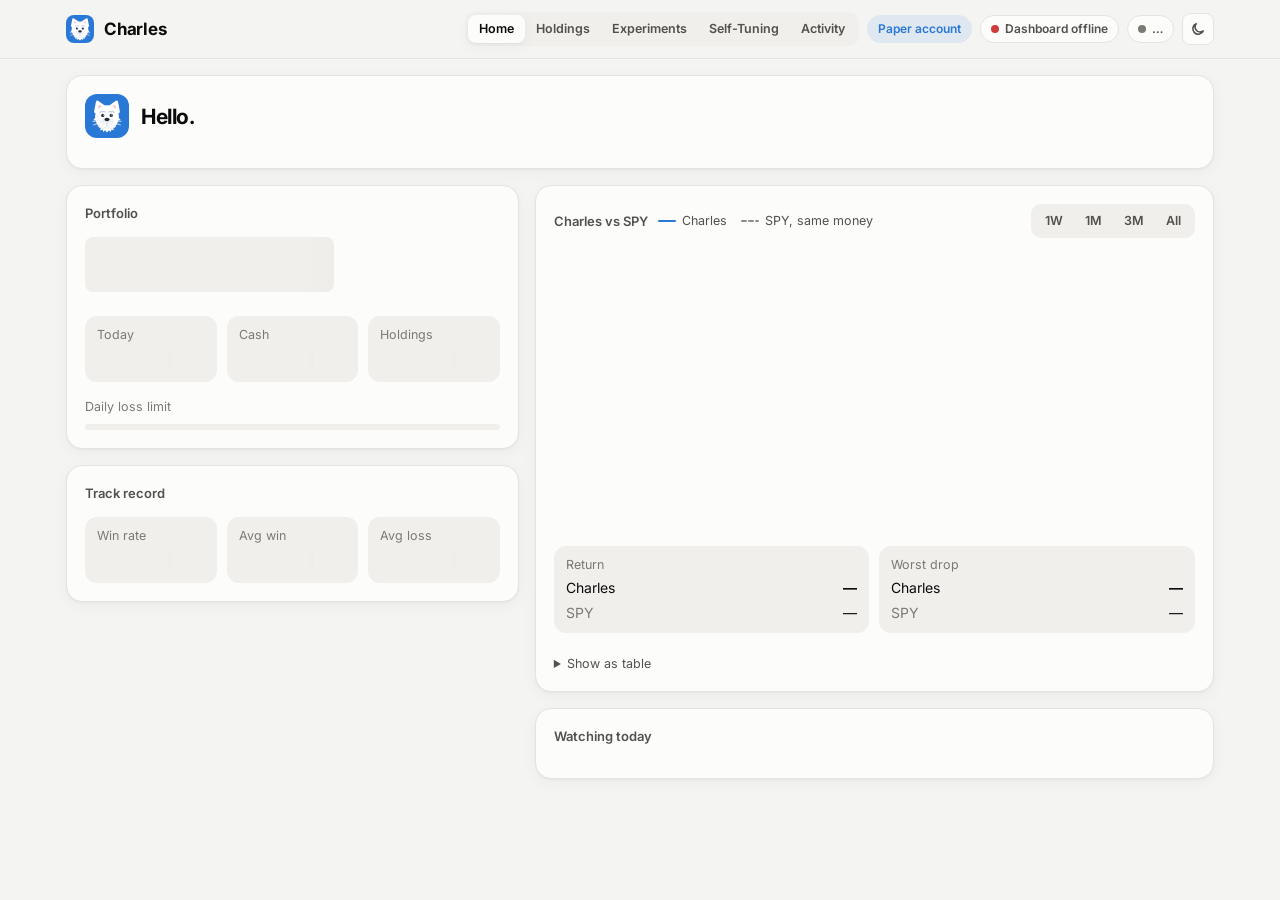
==== commit 0322d43f: "Dashboard feels like an app: daily briefing, tap-for-details sheets, Add to Home Screen Co-Authored-" ====
--- a/web/index.html
+++ b/web/index.html
@@ -9,6 +9,8 @@
 <meta name="apple-mobile-web-app-title" content="Charles">
 <title>Charles</title>
 <link rel="icon" href="data:image/svg+xml,<svg xmlns='http://www.w3.org/2000/svg' viewBox='0 0 32 32'><rect width='32' height='32' rx='8' fill='%232a78d6'/><path d='M7 12.5 L8.4 5 L13.5 8.6 Z M25 12.5 L23.6 5 L18.5 8.6 Z' fill='%23fff' stroke='%23fff' stroke-width='2.6' stroke-linejoin='round'/><path d='M9.2 10.4 L9.8 7.3 L11.8 8.8 Z M22.8 10.4 L22.2 7.3 L20.2 8.8 Z' fill='%23f2b8c0' stroke='%23f2b8c0' stroke-width='.6' stroke-linejoin='round'/><path d='M16 7.4c3.2 0 5.6 1 7.4 3.2c1.6 1.9 2.3 4.3 2.1 6.9l1.4 1.6l-1.9.4c-.5 2.6-2 4.8-4 6.2l.4 1.9l-1.8-.9l-.6 2l-1.4-1.4l-1.6 1.8l-1.6-1.8l-1.4 1.4l-.6-2l-1.8.9l.4-1.9c-2-1.4-3.5-3.6-4-6.2l-1.9-.4l1.4-1.6c-.2-2.6.5-5 2.1-6.9C10.4 8.4 12.8 7.4 16 7.4Z' fill='%23fff'/><ellipse cx='16' cy='21' rx='5.6' ry='3.9' fill='%23edf1f6'/><path d='M10.4 13.1l1.2-.9l1 .6l1-.6l.9.7M21.6 13.1l-1.2-.9l-1 .6l-1-.6l-.9.7' stroke='%23c3cedb' stroke-width='1' fill='none' stroke-linecap='round' stroke-linejoin='round'/><circle cx='12.6' cy='15.5' r='1.3' fill='%231f2937'/><circle cx='19.4' cy='15.5' r='1.3' fill='%231f2937'/><circle cx='13' cy='15.1' r='.4' fill='%23fff'/><circle cx='19.8' cy='15.1' r='.4' fill='%23fff'/><path d='M16 19.9c-1.3.2-2.6.5-3.8 1.2c-1.4.8-2.6 1.8-3.4 3.2l1.3-.3l-.5 1.4l1.4-.6l.1 1.4l1.2-1l.6 1.2l.8-1.2l.9.9l.3-1.3c.5-.8 1.2-1.5 2-2.1Z M16 19.9c1.3.2 2.6.5 3.8 1.2c1.4.8 2.6 1.8 3.4 3.2l-1.3-.3l.5 1.4l-1.4-.6l-.1 1.4l-1.2-1l-.6 1.2l-.8-1.2l-.9.9l-.3-1.3c-.5-.8-1.2-1.5-2-2.1Z' fill='%23fff' stroke='%23d3dbe5' stroke-width='.45' stroke-linejoin='round'/><path d='M14.8 21.4q-2 .7-3.4 2.4M17.2 21.4q2 .7 3.4 2.4' stroke='%23d3dbe5' stroke-width='.5' fill='none' stroke-linecap='round'/><path d='M11 20.6q-3.2-.9-6.2-.4M11.2 21.8q-3.2 0-5.9 1.3M21 20.6q3.2-.9 6.2-.4M20.8 21.8q3.2 0 5.9 1.3' stroke='%23fff' stroke-width='.6' fill='none' stroke-linecap='round'/><ellipse cx='16' cy='18.7' rx='2' ry='1.4' fill='%231f2937'/></svg>">
+<link rel="manifest" href="/manifest.webmanifest">
+<link rel="apple-touch-icon" href="/icon-180.png">
 <link rel="preconnect" href="https://fonts.googleapis.com">
 <link rel="preconnect" href="https://fonts.gstatic.com" crossorigin>
 <link href="https://fonts.googleapis.com/css2?family=Inter:wght@400;500;600;700&display=swap" rel="stylesheet">
@@ -209,9 +211,82 @@
   .exp-stats { grid-template-columns: repeat(2, 1fr); }
   .bar .chip.paper { display: none; }
 }
+
+/* ---- app layer (same block in Charles's and the Kalshi page): briefing, detail sheet, motion ---- */
+.view.on { animation: view-in .28s cubic-bezier(.2,.8,.2,1); }
+@keyframes view-in { from { opacity: 0; transform: translateY(6px); } to { opacity: 1; transform: none; } }
+.page-title { font-size: 28px; font-weight: 700; letter-spacing: -.025em; margin: 2px 2px 14px; }
+.loading .hero-val, .loading .kpi .v { color: transparent; border-radius: 8px; width: fit-content; min-width: 60%;
+  background: linear-gradient(90deg, var(--surface-2) 30%, var(--border) 50%, var(--surface-2) 70%) 0 0 / 300% 100%;
+  animation: shimmer 1.2s linear infinite; }
+.loading .kpi .v { min-width: 70%; }
+@keyframes shimmer { to { background-position: -150% 0; } }
+
+.brief-card { margin-bottom: 16px; }
+.brief { display: flex; gap: 12px; align-items: center; }
+.brief .logo { width: 44px; height: 44px; border-radius: 12px; flex: none; }
+.brief .logo svg { width: 40px; height: 40px; }
+.brief h1 { margin: 0; font-size: 21px; font-weight: 700; letter-spacing: -.02em; line-height: 1.2; }
+.brief-list { display: grid; gap: 2px; margin-top: 12px; }
+.bl { display: grid; grid-template-columns: 28px 1fr auto; gap: 10px; align-items: center; text-align: left; width: 100%;
+  font: inherit; font-size: 14px; color: var(--text); background: none; border: 0; border-radius: 10px; padding: 8px 6px; }
+button.bl { cursor: pointer; }
+button.bl:hover { background: var(--surface-2); }
+.bi { width: 28px; height: 28px; border-radius: 8px; display: grid; place-items: center; background: var(--surface-2); color: var(--text-2); }
+.bi svg { width: 16px; height: 16px; }
+.bi.up { background: color-mix(in srgb, var(--good) 14%, transparent); color: var(--good-ink); }
+.bi.down { background: color-mix(in srgb, var(--critical) 13%, transparent); color: var(--critical-ink); }
+.bi.warn { background: color-mix(in srgb, var(--warn) 20%, transparent); color: color-mix(in srgb, var(--warn) 60%, var(--text)); }
+.bi.info { background: var(--accent-soft); color: var(--series-1); }
+.chev { color: var(--muted); width: 16px; height: 16px; }
+
+/* rows that open the detail sheet */
+.tap { cursor: pointer; -webkit-tap-highlight-color: transparent; border-radius: 10px; margin: 0 -8px; padding-left: 8px; padding-right: 8px;
+  transition: background .15s, transform .1s; }
+.tap:hover { background: var(--surface-2); }
+.tap:active { transform: scale(.99); }
+.tap:focus-visible { outline: 2px solid var(--series-1); outline-offset: -2px; }
+
+.scrim { position: fixed; inset: 0; z-index: 20; background: rgba(0,0,0,.38); opacity: 0; transition: opacity .25s; }
+.scrim.on { opacity: 1; }
+.sheet { position: fixed; left: 0; right: 0; bottom: 0; z-index: 21; background: var(--surface); color: var(--text);
+  border-radius: 20px 20px 0 0; box-shadow: 0 -8px 40px rgba(0,0,0,.18); max-height: 88vh; overflow-y: auto; overscroll-behavior: contain;
+  padding: 8px 20px calc(24px + env(safe-area-inset-bottom)); transform: translateY(105%); transition: transform .32s cubic-bezier(.2,.8,.2,1); }
+.sheet.on { transform: none; }
+.sheet:focus { outline: none; }
+.grab { width: 38px; height: 5px; border-radius: 3px; background: var(--border); margin: 0 auto 14px; touch-action: none; cursor: grab; }
+.sh-close { position: absolute; top: 12px; right: 14px; }
+.sh-title { font-size: 22px; font-weight: 700; letter-spacing: -.02em; margin: 0 40px 2px 0; }
+.sh-sub { font-size: 13.5px; color: var(--muted); margin-right: 40px; }
+.sh-hero { font-size: 34px; font-weight: 700; letter-spacing: -.03em; margin: 14px 0 2px; }
+.sh-line { font-weight: 600; font-size: 14px; }
+.facts { display: grid; grid-template-columns: 1fr 1fr; gap: 8px; margin: 16px 0 4px; }
+.facts > div { background: var(--surface-2); border-radius: 10px; padding: 8px 11px; min-width: 0; }
+.facts .l { font-size: 11.5px; color: var(--muted); font-weight: 600; }
+.facts b { display: block; font-size: 15px; margin-top: 1px; overflow-wrap: anywhere; }
+.sh-h { font-size: 12.5px; font-weight: 650; color: var(--text-2); margin: 18px 0 4px; }
+.sh-p { font-size: 14.5px; line-height: 1.55; margin: 0; }
+@media (min-width: 860px) {
+  .sheet { left: 50%; right: auto; bottom: auto; top: 50%; width: 460px; max-height: 84vh; border-radius: 20px;
+    padding-bottom: 24px; opacity: 0; transform: translate(-50%, -46%); transition: transform .25s, opacity .2s; }
+  .sheet.on { opacity: 1; transform: translate(-50%, -50%); }
+  .grab { visibility: hidden; height: 0; margin-bottom: 8px; }
+  .page-title { display: none; }
+}
+@media (max-width: 640px) {
+  .bar { flex-wrap: nowrap; gap: 6px; }
+  .brand { font-size: 16px; }
+  .bar .chip.paper, #st-mkt { display: none; }
+  #st-bot { padding: 0; width: 32px; height: 32px; justify-content: center; }
+  #st-bot > span:last-child { display: none; }
+}
+@media (prefers-reduced-motion: reduce) {
+  .view.on, .loading .hero-val, .loading .kpi .v { animation: none; }
+  .sheet, .scrim, .tap { transition: none; }
+}
 </style>
 </head>
-<body>
+<body class="loading">
 <header>
   <div class="bar">
     <div class="brand">
@@ -234,6 +309,11 @@
 <main>
   <!-- HOME -->
   <section class="view on" id="v-home">
+    <div class="card brief-card">
+      <div class="brief"><span class="logo" id="brief-logo" aria-hidden="true"></span>
+        <div><h1 id="greet">Hello.</h1><div class="small muted" id="brief-sub"></div></div></div>
+      <div class="brief-list" id="brief-list"></div>
+    </div>
     <div class="grid home">
      <div class="col">
       <div class="card">
@@ -372,6 +452,13 @@
 </main>
 
 <nav id="tabs"></nav>
+<div class="scrim" id="scrim" hidden></div>
+<div class="sheet" id="sheet" role="dialog" aria-modal="true" aria-labelledby="sh-title" tabindex="-1" hidden>
+  <div class="grab" id="grab"></div>
+  <button class="icon sh-close" id="sh-close" aria-label="Close">
+    <svg width="14" height="14" viewBox="0 0 14 14" fill="none" stroke="currentColor" stroke-width="1.8" stroke-linecap="round"><path d="M3 3l8 8M11 3l-8 8"/></svg></button>
+  <div id="sheet-body"></div>
+</div>
 
 <script>
 "use strict";
@@ -398,6 +485,174 @@
   return s < 90 ? "just now" : s < 5400 ? Math.round(s / 60) + " min ago" : s < 129600 ? Math.round(s / 3600) + " h ago" : Math.round(s / 86400) + " d ago"; };
 const pretty = n => n.replace(/_/g, " ");
 const NS = "http://www.w3.org/2000/svg";
+const SEEN_KEY = "charles-seen";
+
+/* ---- app layer (same block in Charles's and the Kalshi page): briefing, detail sheet, motion ---- */
+const REDUCED = matchMedia("(prefers-reduced-motion: reduce)").matches;
+const IC = {
+  up: '<path d="M4 14l6-6 4 4 6-6M14 6h6v6"/>', down: '<path d="M4 10l6 6 4-4 6 6M14 18h6v-6"/>',
+  clock: '<circle cx="12" cy="12" r="8"/><path d="M12 8v4l3 2"/>', alert: '<path d="M12 4l9 16H3zM12 10v4M12 17v.5"/>',
+  check: '<path d="M5 12l5 5 9-10"/>', spark: '<path d="M12 3v6M12 15v6M3 12h6M15 12h6"/>', dot: '<circle cx="12" cy="12" r="3"/>',
+};
+const svgI = (d, c = "") => `<svg class="${c}" viewBox="0 0 24 24" fill="none" stroke="currentColor" stroke-width="2" stroke-linecap="round" stroke-linejoin="round">${d}</svg>`;
+const CHEV = svgI('<path d="M9 6l6 6-6 6"/>', "chev");
+
+/* "since you last looked": the last value seen, kept per browser; refreshed after 10+ minutes away */
+let prevSeen = null;
+const readSeen = () => { try { return JSON.parse(localStorage.getItem(SEEN_KEY) || "null"); } catch (e) { return null; } };
+prevSeen = readSeen();
+function markSeen(value) { try { localStorage.setItem(SEEN_KEY, JSON.stringify({ts: new Date().toISOString(), value})); } catch (e) {} }
+document.addEventListener("visibilitychange", () => {
+  const s = !document.hidden && readSeen();
+  if (s && Date.now() - new Date(s.ts) > 6e5) prevSeen = s;
+});
+const away = () => prevSeen && Date.now() - new Date(prevSeen.ts) > 6e5 ? prevSeen : null;
+function greeting() {
+  const h = new Date().getHours();
+  return h < 5 ? "Up late?" : h < 12 ? "Good morning." : h < 17 ? "Good afternoon." : "Good evening.";
+}
+/* lines: [{icon, tone, html, go: tab | fn}] */
+function renderBrief(sub, lines) {
+  $("greet").textContent = greeting();
+  $("brief-sub").textContent = sub;
+  const list = $("brief-list");
+  list.innerHTML = lines.map((l, i) => {
+    const inner = `<span class="bi ${l.tone || ""}">${svgI(IC[l.icon] || IC.dot)}</span><span>${l.html}</span>${l.go ? CHEV : "<span></span>"}`;
+    return l.go ? `<button class="bl" data-i="${i}">${inner}</button>` : `<div class="bl">${inner}</div>`;
+  }).join("");
+  list.querySelectorAll("button.bl").forEach(b => b.onclick = () => {
+    const go = lines[+b.dataset.i].go;
+    typeof go === "function" ? go(b) : setTab(go);
+  });
+}
+
+/* count the hero number up on first paint */
+function countUp(el, to, fmt) {
+  if (REDUCED || el.dataset.counted) { el.textContent = fmt(to); return; }
+  el.dataset.counted = 1;
+  const from = to * 0.985, t0 = performance.now();
+  const step = t => { const k = Math.min(1, (t - t0) / 700), e = 1 - Math.pow(1 - k, 3);
+    el.textContent = fmt(from + (to - from) * e); if (k < 1) requestAnimationFrame(step); };
+  requestAnimationFrame(step);
+}
+
+/* detail sheet: slides up on phones, a centred card on desktop */
+let sheetFrom = null;
+function openSheet(html, from) {
+  sheetFrom = from || document.activeElement;
+  $("sheet-body").innerHTML = html;
+  const sh = $("sheet"), sc = $("scrim");
+  sh.hidden = sc.hidden = false;
+  sh.style.transform = "";
+  sh.scrollTop = 0;
+  document.body.style.overflow = "hidden";
+  requestAnimationFrame(() => requestAnimationFrame(() => { sh.classList.add("on"); sc.classList.add("on"); sh.focus(); }));
+}
+function closeSheet() {
+  const sh = $("sheet"), sc = $("scrim");
+  if (sh.hidden) return;
+  sh.classList.remove("on"); sc.classList.remove("on"); sh.style.transform = "";
+  document.body.style.overflow = "";
+  setTimeout(() => { sh.hidden = sc.hidden = true; }, REDUCED ? 0 : 320);
+  if (sheetFrom && sheetFrom.focus) sheetFrom.focus();
+}
+const facts = rows => `<div class="facts">${rows.filter(Boolean).map(([l, v, c]) =>
+  `<div><span class="l">${l}</span><b class="num ${c || ""}">${v}</b></div>`).join("")}</div>`;
+(function () {
+  $("scrim").onclick = closeSheet;
+  $("sh-close").onclick = closeSheet;
+  document.addEventListener("keydown", e => { if (e.key === "Escape") closeSheet(); });
+  // drag the handle down to dismiss
+  const g = $("grab"), sh = $("sheet");
+  let y0 = null, dy = 0;
+  g.onpointerdown = e => { y0 = e.clientY; dy = 0; g.setPointerCapture(e.pointerId); sh.style.transition = "none"; };
+  g.onpointermove = e => { if (y0 == null) return; dy = Math.max(0, e.clientY - y0); sh.style.transform = `translateY(${dy}px)`; };
+  g.onpointerup = g.onpointercancel = () => { if (y0 == null) return; y0 = null; sh.style.transition = "";
+    if (dy > 90) closeSheet(); else sh.style.transform = ""; };
+  // any [data-open] row opens its sheet (click, Enter or Space)
+  const open = el => { const fn = SHEETS[el.dataset.open]; const html = fn && fn(el.dataset.k); if (html) openSheet(html, el); };
+  document.addEventListener("click", e => { const el = e.target.closest("[data-open]"); if (el && !e.target.closest("a,button:not([data-open])")) open(el); });
+  document.addEventListener("keydown", e => { const el = e.target.closest && e.target.closest("[data-open]");
+    if (el && (e.key === "Enter" || e.key === " ")) { e.preventDefault(); open(el); } });
+})();
+const tapAttrs = (kind, key) => `data-open="${kind}" data-k="${esc(key)}" tabindex="0" role="button"`;
+function addPageTitles() {
+  TABS.forEach(([k, l]) => { const v = $("v-" + k); if (k !== "home" && v && !v.querySelector(".page-title"))
+    v.insertAdjacentHTML("afterbegin", `<h1 class="page-title">${l}</h1>`); });
+}
+
+/* Charles's briefing: what changed since the last look, in a few plain lines */
+const SOURCE = {"risk_management": "the trailing stop or risk rules", "time_exit": "the time limit on holding a stock", "rules": "the rule-based picker"};
+const srcText = s => !s ? "" : s.startsWith("llm:") ? "the AI picker (" + s.slice(4) + ")" : SOURCE[s] || s.replace(/_/g, " ");
+function charlesBrief() {
+  const a = S.account, lines = [], seen = away();
+  if (!S.bot_running) lines.push({icon: "alert", tone: "down", html: "<b>Charles is stopped.</b> No trades until it's started again."});
+  if (S.today.halted) lines.push({icon: "alert", tone: "down", html: "Trading is paused for today: the daily loss limit was hit."});
+  if (a && seen && seen.value != null) {
+    const d = a.total_value - seen.value;
+    lines.push(Math.abs(d) < 0.01 ? {icon: "check", tone: "info", html: `Nothing has moved since you last looked (${ago(seen.ts)}).`}
+      : {icon: d > 0 ? "up" : "down", tone: d > 0 ? "up" : "down",
+         html: `Since you last looked (${ago(seen.ts)}), the portfolio ${d > 0 ? "rose" : "fell"} <b class="num">${usd(Math.abs(d))}</b> to <b class="num">${usd(a.total_value)}</b>.`});
+  } else if (a) {
+    const r = a.total_return;
+    lines.push({icon: r >= 0 ? "up" : "down", tone: r >= 0 ? "up" : "down",
+      html: `The portfolio is ${r >= 0 ? "up" : "down"} <b class="num">${usd(Math.abs(r))}</b> (${pct(a.total_return_pct)}) since the ${usd(S.start_cash, 0)} start${S.today.pnl ? `, <span class="${cls(S.today.pnl)}">${sgnUsd(S.today.pnl)}</span> today` : ""}.`});
+  }
+  const since = seen ? new Date(seen.ts) : new Date(Date.now() - 864e5);
+  const recent = S.trades.filter(t => new Date(t.timestamp) > since);
+  if (recent.length) {
+    const said = recent.slice(0, 3).map(t => `${(t.action || "").startsWith("BUY") ? "bought" : "sold"} <b>${esc(t.symbol)}</b>${t.pnl != null ? ` (<span class="${cls(t.pnl)}">${sgnUsd(t.pnl)}</span>)` : ""}`);
+    lines.push({icon: "spark", tone: "info", go: "act",
+      html: `${seen ? "Since then" : "In the last day"}, Charles ${said.join(", ")}${recent.length > 3 ? ` and made ${recent.length - 3} more trade${recent.length > 4 ? "s" : ""}` : ""}.`});
+  }
+  const P = S.positions;
+  const near = P.filter(p => p.stop && p.stop_dist_pct < 2).sort((x, y) => x.stop_dist_pct - y.stop_dist_pct)[0];
+  if (near) lines.push({icon: "alert", tone: "warn", go: b => openSheet(SHEETS.pos(near.symbol), b),
+    html: `<b>${esc(near.symbol)}</b> is only ${near.stop_dist_pct}% above its stop. Charles sells if it drops to ${usd(near.stop)}.`});
+  else if (P.length) {
+    const s = [...P].sort((x, y) => y.unrealized_pct - x.unrealized_pct), best = s[0], worst = s.at(-1);
+    lines.push({icon: best.unrealized_pct >= 0 ? "up" : "down", tone: best.unrealized_pct >= 0 ? "up" : "down", go: "hold",
+      html: `${P.length} holding${P.length > 1 ? "s" : ""}: <b>${esc(best.symbol)}</b> leads at <span class="${cls(best.unrealized_pct)}">${pct(best.unrealized_pct, 1)}</span>${P.length > 1 ? `, <b>${esc(worst.symbol)}</b> trails at <span class="${cls(worst.unrealized_pct)}">${pct(worst.unrealized_pct, 1)}</span>` : ""}.`});
+  } else lines.push({icon: "dot", go: "hold", html: "No holdings right now. Everything is in cash."});
+  const M = {open: "The market is open. Charles is looking for trades.", pre: "Pre-market. Charles starts trading at 9:30 AM ET.",
+             after: "After hours. Charles is done trading for today.", closed: "The market is closed. Charles picks up again at the next open, 9:30 AM ET."};
+  if (S.bot_running && M[S.market]) lines.push({icon: "clock", tone: "info", html: M[S.market]});
+  const C = S.claude || {};
+  if (C.report && C.report.date === new Date().toLocaleDateString("en-CA"))
+    lines.push({icon: "check", tone: "info", go: "claude", html: "Claude's check-up report for today is in."});
+  renderBrief(new Date().toLocaleDateString("en-US", {weekday: "long", month: "long", day: "numeric"}), lines.slice(0, 5));
+}
+
+/* what a tapped row opens */
+const SHEETS = {
+  pos(sym) {
+    const p = S.positions.find(x => x.symbol === sym);
+    if (!p) return "";
+    const buy = S.trades.find(t => t.symbol === sym && (t.action || "").startsWith("BUY"));
+    return `<div class="sh-title" id="sh-title">${esc(p.symbol)}</div>
+      <div class="sh-sub num">${+p.shares.toFixed(4)} shares · bought at ${usd(p.avg_price)}</div>
+      <div class="sh-hero num">${usd(p.market_value)}</div>
+      <div class="sh-line num ${cls(p.unrealized_pnl)}">${arrow(p.unrealized_pnl)}${sgnUsd(p.unrealized_pnl)} (${pct(p.unrealized_pct, 1)}) so far</div>
+      ${facts([["Paid", usd(p.avg_price * p.shares)], ["Price now", usd(p.current_price)],
+        p.peak_pnl != null && ["Best so far", `${sgnUsd(p.peak_pnl)} (${pct(p.peak_pct, 1)})`, cls(p.peak_pnl)],
+        p.trough_pnl != null && ["Worst so far", sgnUsd(p.trough_pnl), cls(p.trough_pnl)],
+        p.stop && ["Stop", usd(p.stop)], p.stop && ["Room to stop", p.stop_dist_pct + "%", p.stop_dist_pct < 2 ? "down" : ""]])}
+      ${p.stop ? `<p class="sh-p">If ${esc(p.symbol)} falls to ${usd(p.stop)}, Charles sells it automatically. The stop moves up as the price rises, so part of any gain is kept.</p>` : ""}
+      ${buy ? `<div class="sh-h">Why Charles bought it · ${new Date(buy.timestamp).toLocaleDateString("en-US", {month: "short", day: "numeric"})}</div><p class="sh-p">${esc(buy.reasoning)}</p>` : ""}`;
+  },
+  trade(i) {
+    const t = S.trades[+i];
+    if (!t) return "";
+    const buy = (t.action || "").startsWith("BUY"), held = buy && S.positions.find(p => p.symbol === t.symbol);
+    return `<div class="sh-title" id="sh-title">${buy ? "Bought" : "Sold"} ${esc(t.symbol)}</div>
+      <div class="sh-sub">${new Date(t.timestamp).toLocaleString("en-US", {weekday: "short", month: "short", day: "numeric", hour: "numeric", minute: "2-digit"})}</div>
+      <div class="sh-hero num">${usd(t.value)}</div>
+      ${t.pnl != null ? `<div class="sh-line num ${cls(t.pnl)}">${arrow(t.pnl)}${sgnUsd(t.pnl)}${t.pnl_pct != null ? ` (${pct(t.pnl_pct, 1)})` : ""} on this trade</div>` : ""}
+      ${held ? `<div class="sh-line num muted">Still held · now ${usd(held.market_value)} <span class="${cls(held.unrealized_pnl)}">${sgnUsd(held.unrealized_pnl)}</span></div>` : ""}
+      <div class="sh-h">${buy ? "Why Charles bought" : "Why Charles sold"}</div><p class="sh-p">${esc(t.reasoning || "No reason was recorded.")}</p>
+      ${t.source ? `<p class="note">Decided by ${esc(srcText(t.source))}.</p>` : ""}`;
+  },
+};
 
 /* theme */
 (function () {
@@ -423,6 +678,8 @@
   document.querySelectorAll("[data-r]").forEach(b => b.onclick = () => { range = b.dataset.r;
     try { localStorage.setItem("range", range); } catch (e) {} renderChart(); });
   $("legend").innerHTML = `<span class="key">${keySvg("--series-1", false)}Charles</span><span class="key">${keySvg("--ref", true)}SPY, same money</span>`;
+  addPageTitles();
+  $("brief-logo").innerHTML = document.querySelector(".brand .logo").innerHTML;
   setTab(tab);
 }
 function keySvg(color, dashed) {
@@ -577,7 +834,7 @@
   $("updated").textContent = "Last cycle " + ago(S.last_cycle);
 
   if (a) {
-    $("value").textContent = usd(a.total_value);
+    countUp($("value"), a.total_value, usd);
     $("ret").innerHTML = `<span class="${cls(a.total_return)}">${arrow(a.total_return)}${sgnUsd(a.total_return)} (${pct(a.total_return_pct)})</span><span class="muted" style="font-weight:500">since ${usd(S.start_cash, 0)} start</span>`;
     $("cash").textContent = usd(a.cash, 0); $("npos").textContent = a.open_positions;
   } else { $("value").textContent = "—"; $("ret").textContent = "Alpaca not reachable right now"; }
@@ -618,7 +875,7 @@
   }
   $("positions").innerHTML = P.length ? P.map(p => {
     const room = p.stop_dist_pct;
-    return `<div class="row-i">
+    return `<div class="row-i tap" ${tapAttrs("pos", p.symbol)}>
       <div><span class="sym">${esc(p.symbol)}</span> <span class="muted small num">${+p.shares.toFixed(4)} sh @ ${usd(p.avg_price)}</span></div>
       <div class="right num"><b>${usd(p.market_value)}</b></div>
       <div class="small muted num">now ${usd(p.current_price)}${p.peak_pnl != null ? ` · best ${sgnUsd(p.peak_pnl)} (${pct(p.peak_pct, 1)})` : ""}</div>
@@ -738,17 +995,21 @@
   const exitBy = {};
   for (const x of (S.exits?.rows || [])) exitBy[x.symbol + (x.closed || "").slice(0, 13)] = x;
   let html = "", lastDay = "";
-  for (const tr of S.trades) {
+  for (const [ti, tr] of S.trades.entries()) {
     const d = new Date(tr.timestamp), day = d.toLocaleDateString("en-US", {weekday: "short", month: "short", day: "numeric"});
     if (day !== lastDay) { html += `<div class="day">${day}</div>`; lastDay = day; }
     const act = (tr.action || "").startsWith("BUY") ? "BUY" : "SELL";
-    html += `<div class="act"><div class="badge ${act}">${esc(tr.action)}</div>
+    html += `<div class="act tap" ${tapAttrs("trade", ti)}><div class="badge ${act}">${esc(tr.action)}</div>
       <div><b>${esc(tr.symbol)}</b> <span class="muted small num">${usd(tr.value)} · ${d.toLocaleTimeString("en-US", {hour: "numeric", minute: "2-digit"})}</span>
         <div class="why">${esc(tr.reasoning)}</div>${(() => { const x = act === "SELL" && exitBy[tr.symbol + (tr.timestamp || "").slice(0, 13)];
           return x ? `<div class="small muted num" style="margin-top:2px">best was ${sgnUsd(x.peak_pnl)} (${pct(x.peak_pct, 1)}) · gave back ${usd(Math.max(0, x.gave_back))}</div>` : ""; })()}</div>
       <div class="right num small ${cls(tr.pnl)}">${tr.pnl == null ? "" : sgnUsd(tr.pnl)}</div></div>`;
   }
   $("trades").innerHTML = html || `<div class="empty">No trades yet.</div>`;
+
+  charlesBrief();
+  if (a) markSeen(a.total_value);
+  document.body.classList.remove("loading");
 }
 
 $("orb-switch").addEventListener("click", async () => {
@@ -780,7 +1041,7 @@
 let rz; addEventListener("resize", () => { clearTimeout(rz); rz = setTimeout(() => S && renderChart(), 120); });
 </script>
 <script>
-// The Kalshi tab shows only when a Kalshi dashboard answers behind /kalshi/ (not part of this repo).
+// The Kalshi tab shows only when the Kalshi dashboard (kalshi/, run separately) answers behind /kalshi/.
 fetch("/kalshi/api/state", {cache: "no-store"}).then(r => { if (r.ok) document.getElementById("appswitch").hidden = false; }).catch(() => {});
 </script>
 </body>
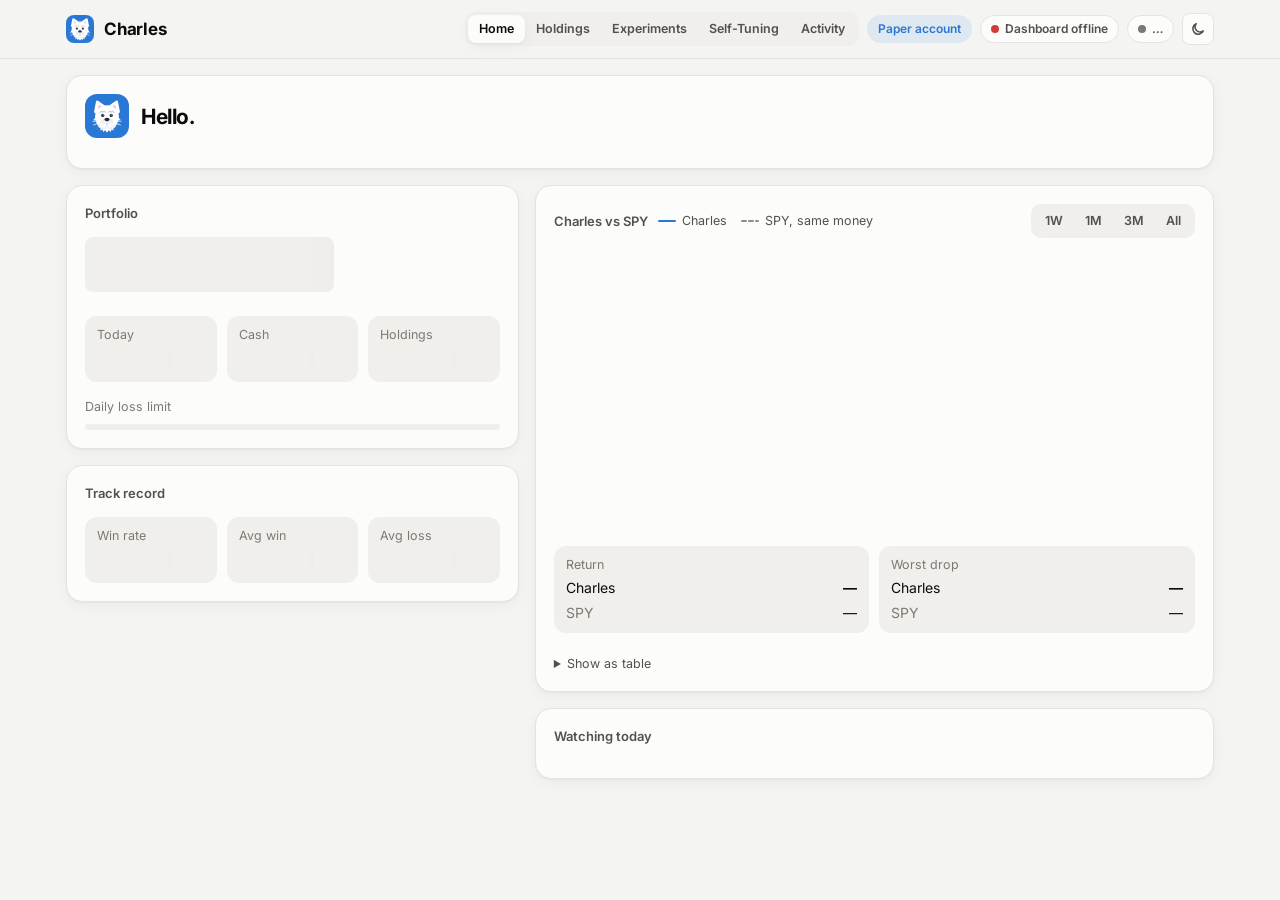
==== commit 45dfe67b: "Dashboard chart: market-time x-axis, ranges start at a close, start-point note Points were spaced by" ====
--- a/web/index.html
+++ b/web/index.html
@@ -355,6 +355,7 @@
           <div class="tabs" id="range" role="group" aria-label="Time range" style="margin-left:auto"></div>
         </div>
         <div class="chart" id="chart"></div>
+        <p class="note" id="chart-note"></p>
         <div class="versus">
           <div class="vs"><div class="label">Return</div>
             <div class="row"><span>Charles</span><b class="num" id="r-bot">—</b></div>
@@ -633,7 +634,7 @@
       <div class="sh-sub num">${+p.shares.toFixed(4)} shares · bought at ${usd(p.avg_price)}</div>
       <div class="sh-hero num">${usd(p.market_value)}</div>
       <div class="sh-line num ${cls(p.unrealized_pnl)}">${arrow(p.unrealized_pnl)}${sgnUsd(p.unrealized_pnl)} (${pct(p.unrealized_pct, 1)}) so far</div>
-      ${facts([["Paid", usd(p.avg_price * p.shares)], ["Price now", usd(p.current_price)],
+      ${facts([["Bought at", usd(p.avg_price) + " a share"], ["Price now", usd(p.current_price) + " a share"],
         p.peak_pnl != null && ["Best so far", `${sgnUsd(p.peak_pnl)} (${pct(p.peak_pct, 1)})`, cls(p.peak_pnl)],
         p.trough_pnl != null && ["Worst so far", sgnUsd(p.trough_pnl), cls(p.trough_pnl)],
         p.stop && ["Stop", usd(p.stop)], p.stop && ["Room to stop", p.stop_dist_pct + "%", p.stop_dist_pct < 2 ? "down" : ""]])}
@@ -729,9 +730,40 @@
 function maxDrop(vals) { let peak = -Infinity, worst = 0;
   for (const v of vals) { peak = Math.max(peak, v); worst = Math.min(worst, v / peak - 1); } return worst * 100; }
 
+// Market-time helpers (ET). Holidays aren't known here, so they count as trading days.
+const etFmt = new Intl.DateTimeFormat("en-US", {timeZone: "America/New_York", hourCycle: "h23",
+  year: "numeric", month: "numeric", day: "numeric", hour: "numeric", minute: "numeric", second: "numeric"});
+function etParts(ms) { const o = {}; for (const x of etFmt.formatToParts(ms)) o[x.type] = +x.value; return o; }
+// ms (UTC) of hh:mm ET on ET calendar day y-m-d
+function etAt(y, m, d, hh, mm) {
+  const guess = Date.UTC(y, m - 1, d, hh, mm), p = etParts(guess);
+  return guess - (Date.UTC(p.year, p.month - 1, p.day, p.hour, p.minute) - guess);
+}
+const isWeekday = (y, m, d) => { const w = new Date(Date.UTC(y, m - 1, d)).getUTCDay(); return w > 0 && w < 6; };
+// Milliseconds of regular session (9:30–4:00 ET, weekdays) between a and b.
+function marketMs(a, b) {
+  let total = 0, p = etParts(a), day = Date.UTC(p.year, p.month - 1, p.day);
+  for (;;) {
+    const q = new Date(day), y = q.getUTCFullYear(), m = q.getUTCMonth() + 1, d = q.getUTCDate();
+    const open = etAt(y, m, d, 9, 30), close = etAt(y, m, d, 16, 0);
+    if (open > b) break;
+    if (isWeekday(y, m, d)) total += Math.max(0, Math.min(b, close) - Math.max(a, open));
+    day += 864e5;
+  }
+  return total;
+}
+// 4 PM ET on the last weekday before the ET day that is `days` days ago: every range starts from a close.
+function rangeStart(days) {
+  const p = etParts(Date.now() - days * 864e5);
+  let day = Date.UTC(p.year, p.month - 1, p.day);
+  do { day -= 864e5; } while (![1, 2, 3, 4, 5].includes(new Date(day).getUTCDay()));
+  const q = new Date(day);
+  return etAt(q.getUTCFullYear(), q.getUTCMonth() + 1, q.getUTCDate(), 16, 0);
+}
+
 function series() {
   const days = RANGES.find(r => r[0] === range)[1];
-  const cut = new Date(Date.now() - days * 864e5).toISOString();
+  const cut = days >= 1e5 ? "" : new Date(rangeStart(days)).toISOString();
   let pts = S.equity.filter(p => p[0] >= cut);
   if (pts.length < 2) pts = S.equity.slice(-2);
   // SPY as it stood at each Charles point: the last hourly close that had already happened.
@@ -742,7 +774,12 @@
   const spyAt = t => { let c = null; for (const [ts, v] of ref) { if (ts <= t) c = v; else break; } return c; };
   const base = spyAt(+new Date(pts[0][0]));
   const spyVals = base ? pts.map(p => pts[0][1] * (spyAt(+new Date(p[0])) ?? base) / base) : null;
-  return {pts, spyVals};
+  // x positions in market time: trading hours keep their width, nights/weekends shrink to a sliver,
+  // weekdays the bot missed still take a full day's room.
+  const xs = [0];
+  for (let i = 1; i < pts.length; i++)
+    xs.push(xs[i - 1] + Math.max(marketMs(+new Date(pts[i - 1][0]), +new Date(pts[i][0])), 15 * 6e4));
+  return {pts, spyVals, xs};
 }
 function niceTicks(lo, hi, n) {
   const span = hi - lo || 1, mag = Math.pow(10, Math.floor(Math.log10(span / n)));
@@ -757,12 +794,16 @@
   const box = $("chart");
   if (!S || S.equity.length < 2) { box.innerHTML = `<div class="empty">Not enough history yet.</div>`; return; }
   if (!box.clientWidth) return;              // hidden tab: drawn when shown
-  const {pts, spyVals} = series(), vals = pts.map(p => p[1]);
+  const {pts, spyVals, xs} = series(), vals = pts.map(p => p[1]);
   const W = box.clientWidth, H = box.clientHeight, m = {l: 58, r: 10, t: 10, b: 24};
   const all = vals.concat(spyVals || []);
   let lo = Math.min(...all), hi = Math.max(...all);
   const padv = Math.max((hi - lo) * 0.12, 1); lo -= padv; hi += padv;
-  const X = i => m.l + i * (W - m.l - m.r) / Math.max(1, pts.length - 1);
+  const xEnd = xs.at(-1) || 1;
+  const X = i => m.l + xs[i] * (W - m.l - m.r) / xEnd;
+  const nearest = x => { let lo = 0, hi = xs.length - 1;     // index whose position is closest to x (market-time units)
+    while (hi - lo > 1) { const mid = (lo + hi) >> 1; if (xs[mid] <= x) lo = mid; else hi = mid; }
+    return x - xs[lo] <= xs[hi] - x ? lo : hi; };
   const Y = v => m.t + (hi - v) / (hi - lo) * (H - m.t - m.b);
   const line = arr => arr.map((v, i) => (i ? "L" : "M") + X(i).toFixed(1) + "," + Y(v).toFixed(1)).join("");
   const span = new Date(pts.at(-1)[0]) - new Date(pts[0][0]);
@@ -772,7 +813,7 @@
     `<text x="${m.l - 8}" y="${Y(v) + 4}" text-anchor="end">$${v.toLocaleString("en-US", {maximumFractionDigits: v % 1 ? 2 : 0})}</text>`;
   const nt = Math.max(1, Math.min(5, Math.floor((W - m.l - m.r) / 100)));
   for (let k = 0; k <= nt; k++) {
-    const i = Math.round(k * (pts.length - 1) / nt);
+    const i = nearest(k * xEnd / nt);
     grid += `<text x="${X(i)}" y="${H - 6}" text-anchor="${k === 0 ? "start" : k === nt ? "end" : "middle"}">${fmtX(new Date(pts[i][0]))}</text>`;
   }
   box.innerHTML = `<svg viewBox="0 0 ${W} ${H}" tabindex="0" role="img" aria-label="Charles portfolio value vs SPY. Arrow keys read values.">
@@ -803,7 +844,7 @@
   };
   const hide = () => { tip.style.display = "none"; [cross, dot, sdot].forEach(e => e && e.setAttribute("opacity", 0)); };
   const at = ev => { const r = svg.getBoundingClientRect();
-    show(Math.round((ev.clientX - r.left - m.l) / (W - m.l - m.r) * (pts.length - 1))); };
+    show(nearest((ev.clientX - r.left - m.l) / (W - m.l - m.r) * xEnd)); };
   svg.onpointermove = at; svg.onpointerdown = at; svg.onpointerleave = hide; svg.onblur = hide;
   svg.onpointerup = ev => { if (ev.pointerType !== "mouse") setTimeout(hide, 1500); };
   svg.onkeydown = ev => {
@@ -821,6 +862,8 @@
     $("verdict").innerHTML = `<span class="ico ${ok ? "up" : "muted"}">${ok ? "✓" : "○"}</span><span><b class="${ok ? "up" : ""}">${ok ? "Meeting the goal" : "Not meeting the goal yet"}</b>
       <span class="muted">· ${ahead ? "ahead of" : "behind"} SPY by ${Math.abs(rb - rs).toFixed(2)} pts, worst drop ${safer ? "no deeper than" : "deeper than"} SPY's.</span></span>`;
   } else $("verdict").textContent = "";
+  $("chart-note").textContent = `Both lines start at Charles's value on ${new Date(pts[0][0]).toLocaleString("en-US",
+    {month: "short", day: "numeric", hour: "numeric", minute: "2-digit"})}${range === "All" ? "" : " (the market close before this range)"}; SPY shows what the same money in SPY would be worth. Nights and weekends are squeezed so trading hours line up.`;
   $("chart-table").innerHTML = `<table><tr><th>Time</th><th class="r">Charles</th>${spyVals ? `<th class="r">SPY, same money</th>` : ""}</tr>` +
     pts.map((p, i) => [p, i]).reverse().slice(0, 60).map(([p, i]) => `<tr><td>${new Date(p[0]).toLocaleString("en-US", {month: "short", day: "numeric", hour: "numeric"})}</td>
       <td class="r num">${usd(vals[i])}</td>${spyVals ? `<td class="r num">${usd(spyVals[i])}</td>` : ""}</tr>`).join("") + `</table>`;
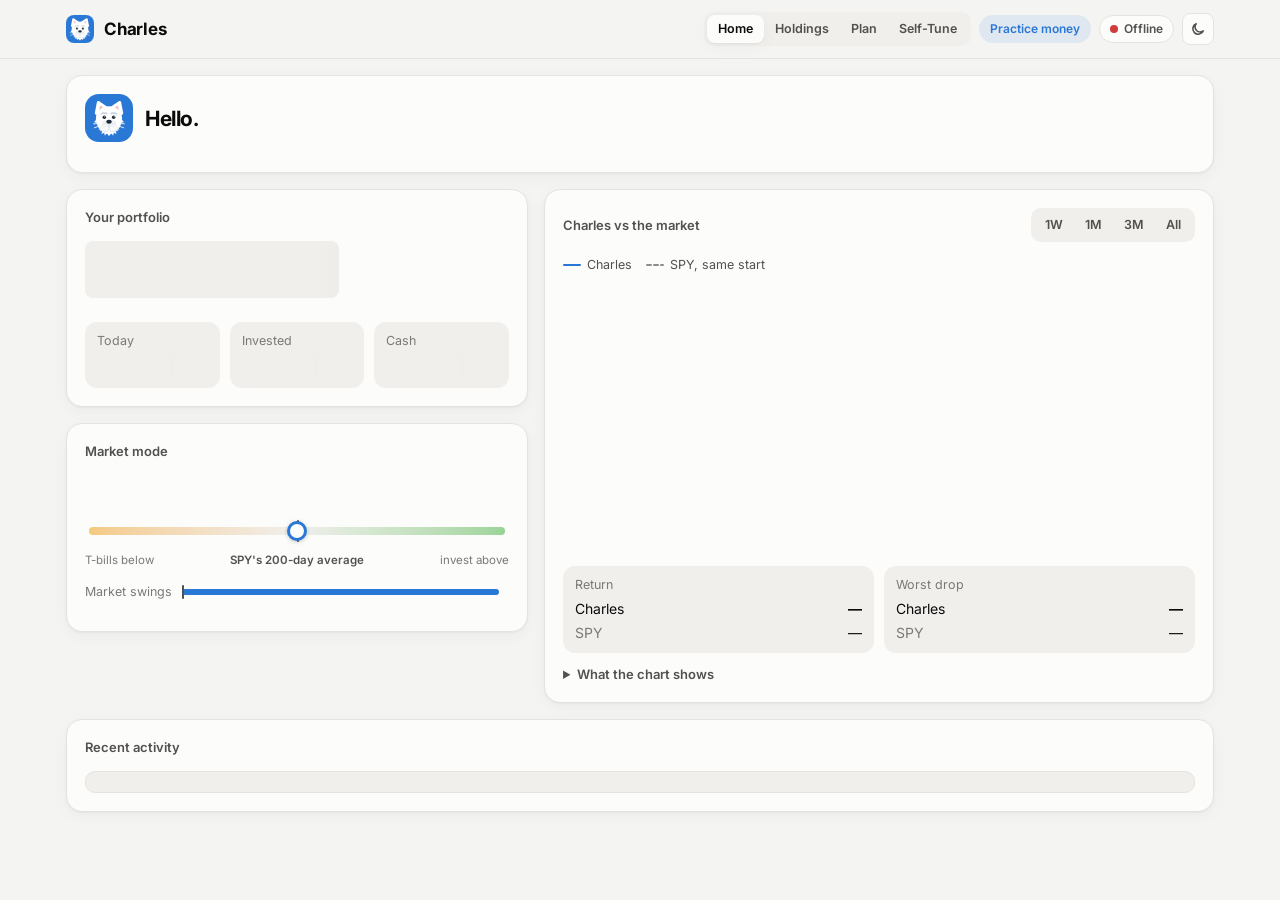
==== commit e4484c78: "Charles redesigned: SPY core + momentum picks + safety switch + aggressive mode The 30-minute AI sto" ====
--- a/web/index.html
+++ b/web/index.html
@@ -22,7 +22,7 @@
   --series-1: #2a78d6; --ref: #8f8e86;
   --good: #0ca30c; --good-ink: #087a08; --warn: #fab219; --critical: #d03b3b; --critical-ink: #b22f2f;
   --accent-soft: rgba(42,120,214,.10);
-  --c1: #2a78d6; --c2: #eb6834; --c3: #1baf7a; --c4: #eda100; --c5: #e87ba4; --c6: #008300; --c7: #4a3aa7; --c8: #e34948;
+  --core: #2a78d6; --pick: #4a3aa7; --safe: #eda100; --leaving: #eb6834; --cash: #d9d8d3;
   --shadow: 0 1px 2px rgba(0,0,0,.04), 0 4px 16px rgba(0,0,0,.04);
 }
 @media (prefers-color-scheme: dark) {
@@ -32,7 +32,7 @@
     --text: #ffffff; --text-2: #c3c2b7; --muted: #8f8e86; --grid: #2a2a27;
     --series-1: #3987e5; --ref: #8f8e86;
     --good-ink: #3fcf3f; --critical-ink: #ff7b7b; --accent-soft: rgba(57,135,229,.16);
-    --c1: #3987e5; --c2: #d95926; --c3: #199e70; --c4: #c98500; --c5: #d55181; --c6: #008300; --c7: #9085e9; --c8: #e66767;
+    --core: #3987e5; --pick: #9085e9; --safe: #c98500; --leaving: #d95926; --cash: #3a3a37;
     --shadow: 0 1px 2px rgba(0,0,0,.4);
   }
 }
@@ -42,7 +42,7 @@
   --text: #ffffff; --text-2: #c3c2b7; --muted: #8f8e86; --grid: #2a2a27;
   --series-1: #3987e5; --ref: #8f8e86;
   --good-ink: #3fcf3f; --critical-ink: #ff7b7b; --accent-soft: rgba(57,135,229,.16);
-  --c1: #3987e5; --c2: #d95926; --c3: #199e70; --c4: #c98500; --c5: #d55181; --c6: #008300; --c7: #9085e9; --c8: #e66767;
+  --core: #3987e5; --pick: #9085e9; --safe: #c98500; --leaving: #d95926; --cash: #3a3a37;
   --shadow: 0 1px 2px rgba(0,0,0,.4);
 }
 * { box-sizing: border-box; }
@@ -54,178 +54,58 @@
 }
 .num { font-variant-numeric: tabular-nums; }
 .up { color: var(--good-ink); } .down { color: var(--critical-ink); } .muted { color: var(--muted); } .flat { color: var(--text-2); }
-
-.appswitch { display: inline-flex; background: var(--surface-2, rgba(127,127,127,.12)); border-radius: 10px; padding: 3px; gap: 2px; }
+.small { font-size: 12.5px; }
+.right { text-align: right; }
+
+/* header */
+header { position: sticky; top: 0; z-index: 5; background: color-mix(in srgb, var(--bg) 85%, transparent);
+  backdrop-filter: blur(12px); -webkit-backdrop-filter: blur(12px); border-bottom: 1px solid var(--border); padding-top: env(safe-area-inset-top); }
+.bar { max-width: 1180px; margin: 0 auto; padding: 12px 16px; display: flex; align-items: center; gap: 8px; }
+.brand { display: flex; align-items: center; gap: 10px; font-weight: 700; font-size: 17px; letter-spacing: -.01em; margin-right: auto; }
+.logo { width: 28px; height: 28px; border-radius: 8px; background: var(--series-1); display: grid; place-items: center; flex: none; }
 .appswitch[hidden] { display: none; }
+.appswitch { display: inline-flex; background: var(--surface-2); border-radius: 10px; padding: 3px; gap: 2px; }
 .appswitch a { font-size: 13px; font-weight: 600; text-decoration: none; color: var(--text-2); padding: 5px 12px; border-radius: 8px; }
 .appswitch a.on { background: var(--surface); color: var(--text); box-shadow: 0 1px 2px rgba(0,0,0,.08); }
-header {
-  position: sticky; top: 0; z-index: 5; background: color-mix(in srgb, var(--bg) 85%, transparent);
-  backdrop-filter: blur(12px); -webkit-backdrop-filter: blur(12px); border-bottom: 1px solid var(--border);
-  padding-top: env(safe-area-inset-top);
-}
-.bar { max-width: 1180px; margin: 0 auto; padding: 12px 16px; display: flex; align-items: center; gap: 8px; flex-wrap: wrap; }
-.brand { display: flex; align-items: center; gap: 10px; font-weight: 700; font-size: 17px; letter-spacing: -.01em; margin-right: auto; }
-.logo { width: 28px; height: 28px; border-radius: 8px; background: var(--series-1); display: grid; place-items: center; }
 .chip { display: inline-flex; align-items: center; gap: 6px; font-size: 12px; font-weight: 600; padding: 4px 10px;
   border-radius: 999px; border: 1px solid var(--border); background: var(--surface); color: var(--text-2); white-space: nowrap; }
-.chip.paper { background: var(--accent-soft); border-color: transparent; color: var(--series-1); }
-.dot { width: 8px; height: 8px; border-radius: 50%; background: var(--muted); }
+.chip.practice { background: var(--accent-soft); border-color: transparent; color: var(--series-1); }
+.dot { width: 8px; height: 8px; border-radius: 50%; background: var(--muted); flex: none; }
 .dot.good { background: var(--good); box-shadow: 0 0 0 3px color-mix(in srgb, var(--good) 22%, transparent); }
 .dot.bad { background: var(--critical); }
 .dot.warn { background: var(--warn); }
 button.icon { border: 1px solid var(--border); background: var(--surface); color: var(--text-2); width: 32px; height: 32px;
-  border-radius: 8px; cursor: pointer; display: grid; place-items: center; }
+  border-radius: 8px; cursor: pointer; display: grid; place-items: center; flex: none; }
 .tabs { display: inline-flex; background: var(--surface-2); border-radius: 10px; padding: 3px; }
 .tabs button { border: 0; background: transparent; color: var(--text-2); font: inherit; font-size: 12.5px; font-weight: 600;
   padding: 5px 11px; border-radius: 8px; cursor: pointer; }
 .tabs button.on { background: var(--surface); color: var(--text); box-shadow: var(--shadow); }
 #tabs-top { display: none; }
-button.switch { display: inline-flex; align-items: center; gap: 6px; font: inherit; font-size: 12px; font-weight: 600; padding: 4px 10px;
-  border-radius: 999px; border: 1px solid var(--border); background: var(--surface); color: var(--text-2); cursor: pointer; min-height: 32px; }
-button.switch[aria-checked="true"] { color: var(--good-ink); }
-button.switch:disabled { opacity: .6; cursor: progress; }
-
+.preview-note { max-width: 1180px; margin: 12px auto 0; padding: 0 16px; }
+.preview-note div { background: color-mix(in srgb, var(--warn) 18%, var(--surface)); border: 1px solid color-mix(in srgb, var(--warn) 45%, transparent);
+  border-radius: 12px; padding: 10px 14px; font-size: 13.5px; }
+
+/* layout + cards */
 main { max-width: 1180px; margin: 0 auto; padding: 16px; }
-.view { display: none; } .view.on { display: block; }
+.view { display: none; } .view.on { display: block; animation: view-in .28s cubic-bezier(.2,.8,.2,1); }
+@keyframes view-in { from { opacity: 0; transform: translateY(6px); } to { opacity: 1; transform: none; } }
 .grid { display: grid; gap: 16px; }
-.home > .col { display: contents; }
 .card { background: var(--surface); border: 1px solid var(--border); border-radius: 16px; padding: 18px; box-shadow: var(--shadow); min-width: 0; }
 .card-head { display: flex; align-items: center; gap: 10px; margin-bottom: 14px; flex-wrap: wrap; }
 .card-head h2 { margin: 0; font-size: 13px; font-weight: 600; color: var(--text-2); }
 .card-head .aside { margin-left: auto; font-size: 12px; color: var(--muted); }
+.page-title { font-size: 28px; font-weight: 700; letter-spacing: -.025em; margin: 2px 2px 4px; }
+.page-sub { color: var(--muted); font-size: 14px; margin: 0 2px 14px; }
 .label { font-size: 12.5px; color: var(--muted); }
-.hero-val { font-size: clamp(36px, 9vw, 52px); font-weight: 700; letter-spacing: -.03em; line-height: 1.05; margin: 6px 0 8px; }
-.delta { display: flex; gap: 6px 14px; flex-wrap: wrap; font-weight: 600; font-size: 14px; }
-.kpis { display: grid; grid-template-columns: repeat(3, 1fr); gap: 10px; margin-top: 16px; }
-.kpi { background: var(--surface-2); border-radius: 12px; padding: 10px 12px; min-width: 0; }
-.kpi .v { font-size: 18px; font-weight: 650; letter-spacing: -.01em; margin-top: 2px; white-space: nowrap; overflow: hidden; text-overflow: ellipsis; }
-.meter { height: 6px; border-radius: 3px; background: var(--surface-2); overflow: hidden; margin-top: 8px; }
-.meter > i { display: block; height: 100%; border-radius: 3px; background: var(--series-1); }
-.limit { margin-top: 16px; }
-.limit .row { display: flex; justify-content: space-between; font-size: 12.5px; color: var(--muted); }
-.banner { margin-top: 12px; padding: 10px 12px; border-radius: 10px; font-weight: 600; font-size: 13.5px; display: flex; gap: 8px; align-items: center;
-  background: color-mix(in srgb, var(--critical) 12%, transparent); color: var(--critical-ink); }
-
-.legend { display: flex; gap: 14px; font-size: 12.5px; color: var(--text-2); flex-wrap: wrap; }
-.key { display: inline-flex; align-items: center; gap: 6px; }
-.key svg { display: block; }
-.chart { position: relative; height: 240px; margin-top: 8px; }
-.chart > svg { width: 100%; height: 100%; display: block; touch-action: pan-y; }
-.chart > svg:focus { outline: 2px solid var(--series-1); outline-offset: 2px; border-radius: 8px; }
-.axis text { fill: var(--muted); font-size: 11px; }
-.tip { position: absolute; top: 6px; pointer-events: none; background: var(--surface); border: 1px solid var(--border); border-radius: 10px;
-  padding: 8px 10px; font-size: 12px; box-shadow: 0 6px 24px rgba(0,0,0,.12); min-width: 200px; white-space: nowrap; display: none; z-index: 2; }
-.tip .t { color: var(--muted); margin-bottom: 4px; }
-.tip .r { display: flex; align-items: center; gap: 8px; }
-.tip .r b { margin-left: auto; font-weight: 650; }
-.versus { display: grid; grid-template-columns: 1fr 1fr; gap: 10px; margin-top: 14px; }
-.vs { background: var(--surface-2); border-radius: 12px; padding: 10px 12px; }
-.vs .row { display: flex; justify-content: space-between; font-size: 14px; margin-top: 4px; }
-.verdict { margin-top: 12px; font-size: 13.5px; display: flex; gap: 8px; align-items: flex-start; }
-.verdict .ico { font-weight: 700; }
-details summary { cursor: pointer; font-size: 12.5px; color: var(--text-2); margin-top: 10px; }
-
-table { width: 100%; border-collapse: collapse; font-size: 13px; }
-th { text-align: left; font-weight: 600; color: var(--muted); font-size: 11.5px; padding: 0 8px 8px; border-bottom: 1px solid var(--border); white-space: nowrap; }
-td { padding: 8px; border-bottom: 1px solid var(--border); }
-td.r, th.r { text-align: right; }
-.tbl { overflow-x: auto; max-height: 320px; }
-
-.chips { display: flex; flex-wrap: wrap; gap: 6px; }
-.chips .chip { font-size: 13px; }
-.alloc { display: flex; gap: 2px; height: 12px; border-radius: 6px; overflow: hidden; margin: 4px 0 12px; }
-.alloc i { display: block; height: 100%; }
-.alloc i:first-child { border-radius: 4px 0 0 4px; } .alloc i:last-child { border-radius: 0 4px 4px 0; }
-.alloc-keys { display: flex; flex-wrap: wrap; gap: 6px 14px; font-size: 12.5px; color: var(--text-2); }
-.sw { width: 10px; height: 10px; border-radius: 3px; display: inline-block; margin-right: 6px; vertical-align: -1px; }
-
-.rows { display: grid; }
-.row-i { display: grid; grid-template-columns: 1fr auto; gap: 3px 12px; padding: 12px 0; border-bottom: 1px solid var(--border); align-items: baseline; }
-.row-i:last-child { border-bottom: 0; }
-.sym { font-weight: 700; font-size: 16px; letter-spacing: -.01em; }
-.small { font-size: 12.5px; }
-.right { text-align: right; }
-.stopbar { grid-column: 1 / -1; display: flex; align-items: center; gap: 8px; font-size: 12px; color: var(--muted); margin-top: 4px; }
-.stopbar .meter { flex: 1; margin: 0; height: 5px; }
-
-.exp { padding: 14px 0; border-bottom: 1px solid var(--border); }
-.exp:last-child { border-bottom: 0; }
-.exp-top { display: flex; justify-content: space-between; gap: 10px; align-items: baseline; }
-.exp-name { font-weight: 650; text-transform: capitalize; }
-.tag { font-size: 11px; font-weight: 600; padding: 2px 7px; border-radius: 999px; background: var(--surface-2); color: var(--text-2); margin-left: 6px; vertical-align: 1px; }
-.exp-about { font-size: 12.5px; color: var(--muted); margin: 2px 0 10px; }
-.exp-stats { display: grid; grid-template-columns: repeat(4, 1fr); gap: 8px; font-size: 13px; }
-.exp-stats .label { font-size: 11.5px; }
-.prog { display: flex; align-items: center; gap: 8px; margin-top: 10px; font-size: 12px; color: var(--muted); }
-.prog .meter { flex: 1; margin: 0; height: 5px; }
-.ai-h { display: grid; grid-template-columns: 34px 1fr; gap: 6px 10px; align-items: center; margin-top: 14px; font-size: 13px; }
-.hb { display: flex; align-items: center; gap: 8px; }
-.hbar { height: 8px; border-radius: 0 4px 4px 0; background: var(--series-1); min-width: 2px; }
-.hbar.all { background: var(--ref); }
-.hbar.neg { background: var(--critical); }
 .note { font-size: 12.5px; color: var(--muted); margin: 12px 0 0; }
-
-.day { font-size: 12px; font-weight: 600; color: var(--muted); margin: 16px 0 2px; }
-.day:first-child { margin-top: 0; }
-.act { display: grid; grid-template-columns: 56px 1fr auto; gap: 10px; align-items: start; padding: 10px 0; border-bottom: 1px solid var(--border); }
-.badge { font-size: 11px; font-weight: 700; text-align: center; padding: 3px 0; border-radius: 6px; }
-.badge.BUY { background: var(--accent-soft); color: var(--series-1); }
-.badge.SELL { background: color-mix(in srgb, var(--c2) 14%, transparent); color: var(--c2); }
-.why { font-size: 12.5px; color: var(--muted); display: -webkit-box; -webkit-line-clamp: 2; -webkit-box-orient: vertical; overflow: hidden; margin-top: 2px; }
-.md { font-size: 14px; line-height: 1.55; }
-.md h3 { font-size: 14px; font-weight: 650; margin: 16px 0 6px; }
-.md h3:first-child { margin-top: 0; }
-.md h4 { font-size: 13px; font-weight: 600; color: var(--text-2); margin: 12px 0 4px; }
-.md p { margin: 6px 0; }
-.md ul { margin: 4px 0; padding-left: 18px; }
-.md li { margin: 3px 0; }
-.md code { font-size: 12.5px; background: var(--surface-2); padding: 1px 5px; border-radius: 5px; }
-.mile { padding: 12px 0; border-bottom: 1px solid var(--border); }
-.mile:last-child { border-bottom: 0; }
-.mile-top { display: flex; justify-content: space-between; gap: 10px; align-items: baseline; }
-.mile-top b { font-weight: 650; }
 .empty { color: var(--muted); font-size: 13.5px; padding: 18px 0; text-align: center; }
-
-nav#tabs {
-  position: fixed; bottom: 0; left: 0; right: 0; z-index: 6; display: grid; grid-template-columns: repeat(5, 1fr);
-  background: color-mix(in srgb, var(--surface) 90%, transparent); backdrop-filter: blur(14px); -webkit-backdrop-filter: blur(14px);
-  border-top: 1px solid var(--border); padding: 6px 4px calc(6px + env(safe-area-inset-bottom));
-}
-nav button { border: 0; background: none; color: var(--muted); font: inherit; font-size: 11px; font-weight: 600;
-  display: flex; flex-direction: column; align-items: center; gap: 3px; padding: 4px 0; cursor: pointer; }
-nav button svg { width: 22px; height: 22px; }
-nav button.on { color: var(--series-1); }
-
-@media (min-width: 860px) {
-  body { padding-bottom: 32px; }
-  nav#tabs { display: none; }
-  #tabs-top { display: inline-flex; }
-  .home { grid-template-columns: 1fr 1.5fr; align-items: start; }
-  .home > .col { display: flex; flex-direction: column; gap: 16px; }
-  .two { grid-template-columns: 1fr 1fr; }
-  .chart { height: 280px; }
-}
-@media (max-width: 400px) {
-  .kpi .v { font-size: 15.5px; }
-  .exp-stats { grid-template-columns: repeat(2, 1fr); }
-  .bar .chip.paper { display: none; }
-}
-
-/* ---- app layer (same block in Charles's and the Kalshi page): briefing, detail sheet, motion ---- */
-.view.on { animation: view-in .28s cubic-bezier(.2,.8,.2,1); }
-@keyframes view-in { from { opacity: 0; transform: translateY(6px); } to { opacity: 1; transform: none; } }
-.page-title { font-size: 28px; font-weight: 700; letter-spacing: -.025em; margin: 2px 2px 14px; }
-.loading .hero-val, .loading .kpi .v { color: transparent; border-radius: 8px; width: fit-content; min-width: 60%;
-  background: linear-gradient(90deg, var(--surface-2) 30%, var(--border) 50%, var(--surface-2) 70%) 0 0 / 300% 100%;
-  animation: shimmer 1.2s linear infinite; }
-.loading .kpi .v { min-width: 70%; }
-@keyframes shimmer { to { background-position: -150% 0; } }
-
-.brief-card { margin-bottom: 16px; }
+details summary { cursor: pointer; font-size: 13px; color: var(--text-2); font-weight: 600; }
+details[open] summary { margin-bottom: 8px; }
+
+/* briefing */
 .brief { display: flex; gap: 12px; align-items: center; }
-.brief .logo { width: 44px; height: 44px; border-radius: 12px; flex: none; }
-.brief .logo svg { width: 40px; height: 40px; }
+.brief .logo { width: 48px; height: 48px; border-radius: 14px; }
+.brief .logo svg { width: 44px; height: 44px; }
 .brief h1 { margin: 0; font-size: 21px; font-weight: 700; letter-spacing: -.02em; line-height: 1.2; }
 .brief-list { display: grid; gap: 2px; margin-top: 12px; }
 .bl { display: grid; grid-template-columns: 28px 1fr auto; gap: 10px; align-items: center; text-align: left; width: 100%;
@@ -240,13 +120,151 @@
 .bi.info { background: var(--accent-soft); color: var(--series-1); }
 .chev { color: var(--muted); width: 16px; height: 16px; }
 
-/* rows that open the detail sheet */
-.tap { cursor: pointer; -webkit-tap-highlight-color: transparent; border-radius: 10px; margin: 0 -8px; padding-left: 8px; padding-right: 8px;
-  transition: background .15s, transform .1s; }
+/* portfolio */
+.hero-val { font-size: clamp(38px, 10vw, 54px); font-weight: 700; letter-spacing: -.03em; line-height: 1.05; margin: 4px 0 8px; }
+.delta { display: flex; gap: 6px 12px; flex-wrap: wrap; font-weight: 600; font-size: 14px; align-items: baseline; }
+.vs-spy { flex-basis: 100%; font-size: 13px; font-weight: 500; }
+.kpis { display: grid; grid-template-columns: repeat(3, 1fr); gap: 10px; margin-top: 16px; }
+.kpi { background: var(--surface-2); border-radius: 12px; padding: 10px 12px; min-width: 0; }
+.kpi .v { font-size: 18px; font-weight: 650; letter-spacing: -.01em; margin-top: 2px; white-space: nowrap; overflow: hidden; text-overflow: ellipsis; }
+.banner { margin-top: 12px; padding: 10px 12px; border-radius: 10px; font-weight: 600; font-size: 13.5px;
+  background: color-mix(in srgb, var(--critical) 12%, transparent); color: var(--critical-ink); }
+.loading .hero-val, .loading .kpi .v { color: transparent; border-radius: 8px; width: fit-content; min-width: 60%;
+  background: linear-gradient(90deg, var(--surface-2) 30%, var(--border) 50%, var(--surface-2) 70%) 0 0 / 300% 100%; animation: shimmer 1.2s linear infinite; }
+.loading .kpi .v { min-width: 70%; }
+@keyframes shimmer { to { background-position: -150% 0; } }
+
+/* chart */
+.legend { display: flex; gap: 14px; font-size: 12.5px; color: var(--text-2); flex-wrap: wrap; }
+.key { display: inline-flex; align-items: center; gap: 6px; }
+.key svg { display: block; }
+.chart { position: relative; height: 230px; margin-top: 8px; }
+.chart > svg { width: 100%; height: 100%; display: block; touch-action: pan-y; }
+.chart > svg:focus { outline: 2px solid var(--series-1); outline-offset: 2px; border-radius: 8px; }
+.axis text { fill: var(--muted); font-size: 11px; }
+.mark text { fill: var(--text-2); font-size: 11px; font-weight: 600; }
+.tip { position: absolute; top: 6px; pointer-events: none; background: var(--surface); border: 1px solid var(--border); border-radius: 10px;
+  padding: 8px 10px; font-size: 12px; box-shadow: 0 6px 24px rgba(0,0,0,.12); min-width: 190px; white-space: nowrap; display: none; z-index: 2; }
+.tip .t { color: var(--muted); margin-bottom: 4px; }
+.tip .r { display: flex; align-items: center; gap: 8px; }
+.tip .r b { margin-left: auto; font-weight: 650; }
+.versus { display: grid; grid-template-columns: 1fr 1fr; gap: 10px; margin-top: 14px; }
+.vs { background: var(--surface-2); border-radius: 12px; padding: 10px 12px; }
+.vs .row { display: flex; justify-content: space-between; font-size: 14px; margin-top: 4px; }
+
+/* the safety switch gauge */
+.mode-pill { display: inline-flex; align-items: center; gap: 8px; font-weight: 700; font-size: 18px; letter-spacing: -.01em; }
+.mode-pill .bi { width: 34px; height: 34px; border-radius: 10px; }
+.mode-pill .bi svg { width: 19px; height: 19px; }
+.gauge { position: relative; height: 34px; margin: 18px 4px 4px; }
+.gauge .track { position: absolute; left: 0; right: 0; top: 13px; height: 8px; border-radius: 4px;
+  background: linear-gradient(90deg, color-mix(in srgb, var(--safe) 55%, transparent), var(--surface-2) 50%, color-mix(in srgb, var(--good) 45%, transparent)); }
+.gauge .zero { position: absolute; left: 50%; top: 6px; width: 2px; height: 22px; background: var(--text-2); border-radius: 1px; }
+.gauge .needle { position: absolute; top: 7px; width: 20px; height: 20px; margin-left: -10px; border-radius: 50%;
+  background: var(--surface); border: 3px solid var(--series-1); box-shadow: 0 1px 4px rgba(0,0,0,.2); transition: left .6s cubic-bezier(.2,.8,.2,1); }
+.gauge-keys { display: flex; justify-content: space-between; font-size: 11.5px; color: var(--muted); }
+.gauge-keys b { color: var(--text-2); font-weight: 600; }
+.mode-text { font-size: 14px; margin: 12px 0 0; }
+.calm { display: grid; grid-template-columns: auto 1fr auto; gap: 10px; align-items: center; margin-top: 14px; }
+.calm[hidden] { display: none; }
+.calm .meter { position: relative; height: 6px; overflow: visible; }
+.calm .meter b { position: absolute; top: -4px; width: 2px; height: 14px; background: var(--text-2); border-radius: 1px; }
+
+/* allocation */
+.alloc-row { display: grid; grid-template-columns: 44px 1fr; gap: 10px; align-items: center; margin: 8px 0; }
+.alloc { display: flex; gap: 2px; height: 14px; border-radius: 7px; overflow: hidden; background: var(--surface-2); }
+.alloc i { display: block; height: 100%; }
+.alloc-keys { display: flex; flex-wrap: wrap; gap: 6px 14px; font-size: 12.5px; color: var(--text-2); margin-top: 10px; }
+.sw { width: 10px; height: 10px; border-radius: 3px; display: inline-block; margin-right: 6px; vertical-align: -1px; }
+
+/* rows */
+.group { font-size: 12px; font-weight: 650; color: var(--muted); text-transform: uppercase; letter-spacing: .04em; margin: 18px 0 2px;
+  display: flex; align-items: center; gap: 8px; }
+.group:first-child { margin-top: 0; }
+.group .aside { margin-left: auto; text-transform: none; letter-spacing: 0; font-weight: 500; }
+.row-i { display: grid; grid-template-columns: 1fr auto; gap: 2px 12px; padding: 12px 0; border-bottom: 1px solid var(--border); align-items: baseline; }
+.row-i:last-child { border-bottom: 0; }
+.sym { font-weight: 700; font-size: 16px; letter-spacing: -.01em; }
+.tag { font-size: 11px; font-weight: 600; padding: 2px 7px; border-radius: 999px; background: var(--surface-2); color: var(--text-2); margin-left: 6px; vertical-align: 1px; white-space: nowrap; }
+.tag.pick { background: color-mix(in srgb, var(--pick) 15%, transparent); color: var(--pick); }
+.tag.veto { background: color-mix(in srgb, var(--critical) 12%, transparent); color: var(--critical-ink); }
+.tag.old { background: color-mix(in srgb, var(--leaving) 14%, transparent); color: var(--leaving); }
+.tap { cursor: pointer; -webkit-tap-highlight-color: transparent; border-radius: 10px; margin: 0 -8px; padding-left: 8px; padding-right: 8px; transition: background .15s, transform .1s; }
 .tap:hover { background: var(--surface-2); }
 .tap:active { transform: scale(.99); }
 .tap:focus-visible { outline: 2px solid var(--series-1); outline-offset: -2px; }
 
+/* plan steps */
+.steps { display: grid; gap: 12px; }
+.step { display: grid; grid-template-columns: 40px 1fr; gap: 12px; align-items: start; }
+.step .n { width: 40px; height: 40px; border-radius: 12px; display: grid; place-items: center; font-weight: 700; color: #fff; }
+.step h3 { margin: 2px 0 2px; font-size: 15.5px; }
+.step p { margin: 0; color: var(--text-2); font-size: 14px; }
+.step .now { margin-top: 6px; font-size: 13px; font-weight: 600; }
+
+/* ranking */
+.rank { display: grid; grid-template-columns: 26px minmax(0, 1fr) minmax(70px, 34%) 58px; gap: 4px 10px; align-items: center; padding: 9px 0; border-bottom: 1px solid var(--border); font-size: 14px; }
+.rank:last-child { border-bottom: 0; }
+.rank .k { color: var(--muted); font-weight: 600; font-size: 12.5px; text-align: right; }
+.rank .nm { min-width: 0; overflow: hidden; text-overflow: ellipsis; white-space: nowrap; }
+.rank .why { grid-column: 2 / -1; font-size: 12.5px; color: var(--muted); }
+.hb { display: flex; align-items: center; }
+.hbar { height: 8px; border-radius: 0 4px 4px 0; background: var(--pick); min-width: 2px; }
+.hbar.off { background: var(--ref); opacity: .55; }
+
+/* backtest */
+.bt-stats { display: grid; grid-template-columns: 1fr auto auto; gap: 8px 14px; font-size: 14px; margin-top: 14px; align-items: baseline; }
+.bt-stats .h { font-size: 11.5px; color: var(--muted); font-weight: 600; }
+.caveat { margin-top: 14px; padding: 10px 12px; border-radius: 10px; background: var(--surface-2); font-size: 13px; color: var(--text-2); }
+
+/* activity */
+.day { font-size: 12px; font-weight: 600; color: var(--muted); margin: 16px 0 2px; }
+.day:first-child { margin-top: 0; }
+.act { display: grid; grid-template-columns: 50px 1fr auto; gap: 10px; align-items: start; padding: 10px 0; border-bottom: 1px solid var(--border); }
+.badge { font-size: 11px; font-weight: 700; text-align: center; padding: 3px 0; border-radius: 6px; }
+.badge.BUY { background: var(--accent-soft); color: var(--series-1); }
+.badge.SELL { background: color-mix(in srgb, var(--leaving) 14%, transparent); color: var(--leaving); }
+.why2 { font-size: 13px; color: var(--muted); margin-top: 2px; display: -webkit-box; -webkit-line-clamp: 2; -webkit-box-orient: vertical; overflow: hidden; }
+
+/* self-tune */
+.tune-head { display: flex; gap: 12px; align-items: center; margin-bottom: 4px; }
+.tune-head .bi { width: 40px; height: 40px; border-radius: 12px; flex: none; }
+.tune-head .bi svg { width: 21px; height: 21px; }
+.tune-title { font-size: 17px; font-weight: 700; letter-spacing: -.01em; line-height: 1.3; }
+.rule { display: flex; justify-content: space-between; gap: 12px; padding: 10px 0; border-bottom: 1px solid var(--border); font-size: 14.5px; }
+.rule:last-child { border-bottom: 0; }
+.rule b { font-weight: 650; text-align: right; }
+#activity { scroll-margin-top: 76px; }
+button.more { display: block; width: 100%; margin-top: 10px; padding: 10px; border-radius: 10px; border: 1px solid var(--border);
+  background: var(--surface-2); color: var(--text-2); font: inherit; font-size: 13.5px; font-weight: 600; cursor: pointer; }
+/* Claude */
+.md { font-size: 14px; line-height: 1.55; }
+.md h3 { font-size: 14px; font-weight: 650; margin: 16px 0 6px; }
+.md h3:first-child { margin-top: 0; }
+.md h4 { font-size: 13px; font-weight: 600; color: var(--text-2); margin: 12px 0 4px; }
+.md p { margin: 6px 0; }
+.md ul { margin: 4px 0; padding-left: 18px; }
+.md li { margin: 3px 0; }
+.md code { font-size: 12.5px; background: var(--surface-2); padding: 1px 5px; border-radius: 5px; }
+.mile { padding: 12px 0; border-bottom: 1px solid var(--border); }
+.mile:last-child { border-bottom: 0; }
+.mile-top { display: flex; justify-content: space-between; gap: 10px; align-items: baseline; }
+.mile-about { font-size: 12.5px; color: var(--muted); margin: 2px 0 0; }
+.meter { height: 6px; border-radius: 3px; background: var(--surface-2); overflow: hidden; }
+.meter > i { display: block; height: 100%; border-radius: 3px; background: var(--series-1); }
+.prog { display: flex; align-items: center; gap: 8px; margin-top: 10px; font-size: 12px; color: var(--muted); }
+.prog .meter { flex: 1; height: 5px; }
+
+/* bottom nav (phones) */
+nav#tabs { position: fixed; bottom: 0; left: 0; right: 0; z-index: 6; display: grid; grid-template-columns: repeat(4, 1fr);
+  background: color-mix(in srgb, var(--surface) 90%, transparent); backdrop-filter: blur(14px); -webkit-backdrop-filter: blur(14px);
+  border-top: 1px solid var(--border); padding: 6px 4px calc(6px + env(safe-area-inset-bottom)); }
+nav#tabs button { border: 0; background: none; color: var(--muted); font: inherit; font-size: 11px; font-weight: 600;
+  display: flex; flex-direction: column; align-items: center; gap: 3px; padding: 4px 0; cursor: pointer; min-height: 44px; }
+nav#tabs button svg { width: 22px; height: 22px; }
+nav#tabs button.on { color: var(--series-1); }
+
+/* detail sheet */
 .scrim { position: fixed; inset: 0; z-index: 20; background: rgba(0,0,0,.38); opacity: 0; transition: opacity .25s; }
 .scrim.on { opacity: 1; }
 .sheet { position: fixed; left: 0; right: 0; bottom: 0; z-index: 21; background: var(--surface); color: var(--text);
@@ -266,23 +284,37 @@
 .facts b { display: block; font-size: 15px; margin-top: 1px; overflow-wrap: anywhere; }
 .sh-h { font-size: 12.5px; font-weight: 650; color: var(--text-2); margin: 18px 0 4px; }
 .sh-p { font-size: 14.5px; line-height: 1.55; margin: 0; }
+
 @media (min-width: 860px) {
+  body { padding-bottom: 32px; }
+  nav#tabs { display: none; }
+  #tabs-top { display: inline-flex; }
+  .page-title { display: none; } .page-sub { margin-top: 0; }
+  .two { grid-template-columns: 1fr 1fr; align-items: start; }
+  .home { grid-template-columns: 1fr 1.45fr; align-items: start; }
+  .home > .col { display: flex; flex-direction: column; gap: 16px; }
+  .chart { height: 270px; }
+  .span { grid-column: 1 / -1; }
   .sheet { left: 50%; right: auto; bottom: auto; top: 50%; width: 460px; max-height: 84vh; border-radius: 20px;
     padding-bottom: 24px; opacity: 0; transform: translate(-50%, -46%); transition: transform .25s, opacity .2s; }
   .sheet.on { opacity: 1; transform: translate(-50%, -50%); }
   .grab { visibility: hidden; height: 0; margin-bottom: 8px; }
-  .page-title { display: none; }
-}
+}
+@media (max-width: 859px) { .home > .col { display: contents; } }
 @media (max-width: 640px) {
-  .bar { flex-wrap: nowrap; gap: 6px; }
+  .bar { gap: 6px; }
   .brand { font-size: 16px; }
-  .bar .chip.paper, #st-mkt { display: none; }
+  .chip.practice { display: none; }
   #st-bot { padding: 0; width: 32px; height: 32px; justify-content: center; }
   #st-bot > span:last-child { display: none; }
 }
+@media (max-width: 380px) {
+  .kpi .v { font-size: 15.5px; }
+  .appswitch a { padding: 5px 9px; }
+}
 @media (prefers-reduced-motion: reduce) {
   .view.on, .loading .hero-val, .loading .kpi .v { animation: none; }
-  .sheet, .scrim, .tap { transition: none; }
+  .sheet, .scrim, .tap, .gauge .needle { transition: none; }
 }
 </style>
 </head>
@@ -297,19 +329,19 @@
     </div>
     <nav class="appswitch" id="appswitch" aria-label="Dashboards" hidden><a class="on" href="/" aria-current="page">Stocks</a><a href="/kalshi/">Kalshi</a></nav>
     <div class="tabs" id="tabs-top"></div>
-    <span class="chip paper">Paper account</span>
+    <span class="chip practice" title="Paper account: practice money, no real dollars">Practice money</span>
     <span class="chip" id="st-bot"><span class="dot"></span><span>…</span></span>
-    <span class="chip" id="st-mkt"><span class="dot"></span><span>…</span></span>
     <button class="icon" id="theme" aria-label="Switch light or dark theme" title="Switch light/dark">
       <svg width="16" height="16" viewBox="0 0 16 16" fill="none" stroke="currentColor" stroke-width="1.6"><path d="M13.5 9.5A5.5 5.5 0 1 1 6.5 2.5a4.5 4.5 0 0 0 7 7z"/></svg>
     </button>
   </div>
 </header>
+<div class="preview-note" id="preview-note" hidden><div><b>Preview of the new Charles.</b> The numbers are your real paper account; the plan shows what Charles would do at its next check. Nothing here has traded yet.</div></div>
 
 <main>
   <!-- HOME -->
   <section class="view on" id="v-home">
-    <div class="card brief-card">
+    <div class="card" style="margin-bottom:16px">
       <div class="brief"><span class="logo" id="brief-logo" aria-hidden="true"></span>
         <div><h1 id="greet">Hello.</h1><div class="small muted" id="brief-sub"></div></div></div>
       <div class="brief-list" id="brief-list"></div>
@@ -317,45 +349,33 @@
     <div class="grid home">
      <div class="col">
       <div class="card">
-        <div class="card-head"><h2>Portfolio</h2><span class="aside" id="updated"></span></div>
+        <div class="card-head"><h2>Your portfolio</h2><span class="aside" id="updated"></span></div>
         <div class="hero-val num" id="value">—</div>
         <div class="delta num" id="ret"></div>
         <div class="kpis">
           <div class="kpi"><div class="label">Today</div><div class="v num" id="today">—</div></div>
+          <div class="kpi"><div class="label">Invested</div><div class="v num" id="invested">—</div></div>
           <div class="kpi"><div class="label">Cash</div><div class="v num" id="cash">—</div></div>
-          <div class="kpi"><div class="label">Holdings</div><div class="v num" id="npos">—</div></div>
-        </div>
-        <div class="limit">
-          <div class="row"><span>Daily loss limit</span><span class="num" id="loss-label"></span></div>
-          <div class="meter"><i id="loss-meter" style="width:0"></i></div>
         </div>
         <div id="halt"></div>
       </div>
-
-      <div class="card" style="order:3">
-        <div class="card-head"><h2>Track record</h2><span class="aside" id="nclosed"></span></div>
-        <div class="kpis" style="margin-top:0">
-          <div class="kpi"><div class="label">Win rate</div><div class="v num" id="winrate">—</div></div>
-          <div class="kpi"><div class="label">Avg win</div><div class="v num up" id="avgwin">—</div></div>
-          <div class="kpi"><div class="label">Avg loss</div><div class="v num down" id="avgloss">—</div></div>
-        </div>
-        <div class="limit" id="giveback-wrap" style="display:none">
-          <div class="row"><span>Kept of best gains</span><span class="num" id="giveback-label"></span></div>
-          <div class="meter"><i id="giveback-meter" style="width:0"></i></div>
-          <div class="note" id="giveback-note" style="margin-top:8px"></div>
-        </div>
+      <div class="card tap-card" id="mode-card">
+        <div class="card-head"><h2>Market mode</h2><span class="aside" id="mode-asof"></span></div>
+        <div class="mode-pill" id="mode-pill"></div>
+        <div class="gauge" id="gauge" role="img"><div class="track"></div><div class="zero"></div><div class="needle" id="needle" style="left:50%"></div></div>
+        <div class="gauge-keys"><span>T-bills below</span><b>SPY's 200-day average</b><span>invest above</span></div>
+        <div class="calm" id="calm"><span class="label">Market swings</span><div class="meter"><i id="calm-bar"></i><b id="calm-mark"></b></div><span class="num small" id="calm-val"></span></div>
+        <p class="mode-text" id="mode-text"></p>
       </div>
      </div>
-
      <div class="col">
-      <div class="card" style="order:2">
+      <div class="card">
         <div class="card-head">
-          <h2>Charles vs SPY</h2>
-          <div class="legend" id="legend"></div>
+          <h2>Charles vs the market</h2>
           <div class="tabs" id="range" role="group" aria-label="Time range" style="margin-left:auto"></div>
         </div>
+        <div class="legend" id="legend"></div>
         <div class="chart" id="chart"></div>
-        <p class="note" id="chart-note"></p>
         <div class="versus">
           <div class="vs"><div class="label">Return</div>
             <div class="row"><span>Charles</span><b class="num" id="r-bot">—</b></div>
@@ -364,95 +384,84 @@
             <div class="row"><span>Charles</span><b class="num" id="d-bot">—</b></div>
             <div class="row"><span class="muted">SPY</span><span class="num" id="d-spy">—</span></div></div>
         </div>
-        <div class="verdict" id="verdict"></div>
-        <details><summary>Show as table</summary><div class="tbl" id="chart-table"></div></details>
-      </div>
-
-      <div class="card" style="order:4">
-        <div class="card-head"><h2>Watching today</h2></div>
-        <div class="chips" id="watch"></div>
+        <details style="margin-top:12px"><summary>What the chart shows</summary><p class="note" id="chart-note" style="margin-top:0"></p></details>
       </div>
      </div>
     </div>
+    <div class="card" id="activity" style="margin-top:16px">
+      <div class="card-head"><h2>Recent activity</h2><span class="aside" id="act-count"></span></div>
+      <div id="planned-wrap" hidden><div class="group" style="margin-top:0">Planned at the next check <span class="aside">preview</span></div><div id="planned"></div>
+        <div class="group">Done so far</div></div>
+      <div id="trades"></div>
+      <button class="more" id="act-more" hidden></button>
+    </div>
   </section>
 
   <!-- HOLDINGS -->
   <section class="view" id="v-hold">
+    <h1 class="page-title">Holdings</h1>
+    <p class="page-sub">What Charles owns for you, and what each piece is for.</p>
     <div class="grid two">
       <div class="card">
-        <div class="card-head"><h2>Where the money is</h2></div>
-        <div class="alloc" id="alloc" role="img" aria-label="Allocation"></div>
+        <div class="card-head"><h2>Where your money is</h2></div>
+        <div class="alloc-row"><span class="label">Now</span><div class="alloc" id="alloc-now" role="img"></div></div>
+        <div class="alloc-row"><span class="label">Plan</span><div class="alloc" id="alloc-plan" role="img"></div></div>
         <div class="alloc-keys" id="alloc-keys"></div>
+        <p class="note" id="alloc-note"></p>
       </div>
       <div class="card">
-        <div class="card-head"><h2>Open positions</h2><span class="aside" id="pos-count"></span></div>
-        <div class="rows" id="positions"></div>
-        <p class="note">Stop = the trailing stop that sells automatically if the price falls to it. The bar shows how much room is left.</p>
-      </div>
-      <div class="card" style="grid-column: 1 / -1">
-        <div class="card-head"><h2>Options spreads</h2><span class="aside" id="opt-sum"></span></div>
-        <div class="rows" id="options"></div>
-        <p class="note" id="opt-note"></p>
-      </div>
-      <div class="card" style="grid-column: 1 / -1" id="orb-card" hidden>
-        <div class="card-head"><h2>Opening range breakout</h2><span class="aside" id="orb-sum"></span>
-          <button class="switch" id="orb-switch" role="switch" aria-checked="false" hidden><span class="dot"></span><span></span></button></div>
-        <div class="rows" id="orb"></div>
-        <p class="note">A separate intraday sleeve (strategy "orb"): it buys when a 1-minute bar closes above the first 5 minutes' high, puts a stop at the range low and a target at 1.5× the risk, and is always flat by 3:55 PM ET. Charles's AI never trades a symbol ORB holds, and ORB never trades one Charles holds. The regime shown is the one Charles's Telegram alerts use.</p>
+        <div class="card-head"><h2>Holdings</h2><span class="aside" id="pos-count"></span></div>
+        <div id="positions"></div>
       </div>
     </div>
   </section>
 
-  <!-- EXPERIMENTS -->
-  <section class="view" id="v-exp">
+  <!-- PLAN -->
+  <section class="view" id="v-plan">
+    <h1 class="page-title">The plan</h1>
+    <p class="page-sub">How Charles invests, in a few simple rules. It checks once a day and re-picks once a month.</p>
     <div class="grid two">
       <div class="card">
-        <div class="card-head"><h2>Shadow books</h2><span class="aside">$1,000 each, paper only</span></div>
-        <div id="exps"></div>
-        <p class="note" id="exp-note"></p>
+        <div class="card-head"><h2>How Charles invests</h2></div>
+        <div class="steps" id="steps"></div>
       </div>
       <div class="card">
-        <div class="card-head"><h2>Is the AI picking well?</h2></div>
-        <div class="label">Average move after the decision: the AI's BUY picks vs every stock the bot looked at.</div>
-        <div class="legend" style="margin-top:10px">
-          <span class="key"><span class="sw" style="background:var(--series-1)"></span>AI BUY picks</span>
-          <span class="key"><span class="sw" style="background:var(--ref)"></span>All candidates</span>
-        </div>
-        <div id="ai"></div>
-        <p class="note" id="ai-note"></p>
+        <div class="card-head"><h2>This month's stock ranking</h2><span class="aside" id="rank-asof"></span></div>
+        <div class="label">Past-year gain, skipping the latest month. The top 4 that are also above their 200-day average get picked.</div>
+        <div id="ranking" style="margin-top:8px"></div>
+      </div>
+      <div class="card span">
+        <div class="card-head"><h2>How this plan would have done since 2007</h2><span class="aside">simulated, $1,000 start</span></div>
+        <div class="legend" id="bt-legend"></div>
+        <div class="chart" id="bt-chart"></div>
+        <div class="bt-stats num" id="bt-stats"></div>
+        <div class="caveat" id="bt-caveat"></div>
       </div>
     </div>
   </section>
 
-  <!-- SELF-TUNING: what Claude's check-up is waiting on, from its reports and project plan -->
-  <section class="view" id="v-claude">
+  <!-- SELF-TUNE: Claude keeps an eye on the numbers, not on stock picking -->
+  <section class="view" id="v-tune">
+    <h1 class="page-title">Self-Tune</h1>
+    <p class="page-sub">Claude watches how the plan does and adjusts its numbers when the evidence is clear.</p>
     <div class="grid two">
       <div class="card">
-        <div class="card-head"><h2>Waiting on data</h2></div>
-        <div id="cl-miles"></div>
+        <div class="tune-head"><span class="bi" id="tune-ico"></span><div><div class="tune-title" id="tune-title"></div><div class="small muted" id="tune-sub"></div></div></div>
+        <div id="miles" style="margin-top:6px"></div>
       </div>
-      <div class="card" id="cl-ideas-card">
-        <div class="card-head"><h2>Changes being tested</h2><span class="aside">each goes live only if the data backs it</span></div>
-        <div id="cl-ideas"></div>
+      <div class="card">
+        <div class="card-head"><h2>The rules right now</h2></div>
+        <div id="rules"></div>
+        <p class="note" id="rules-note"></p>
       </div>
-      <div class="card" style="grid-column: 1 / -1" id="cl-notes-card">
-        <details id="cl-report-box"><summary style="margin-top:0">Claude's latest report <span class="muted" id="cl-when"></span></summary>
-          <div class="md" id="cl-report" style="margin-top:12px"></div></details>
-        <details id="cl-plan-box"><summary>Claude's full plan</summary><div class="md" id="cl-plan" style="margin-top:12px"></div></details>
+      <div class="card span" id="cl-card">
+        <details><summary>Claude's latest report <span class="muted" id="cl-when" style="font-weight:500"></span></summary><div class="md" id="cl-report" style="margin-top:10px"></div></details>
       </div>
     </div>
   </section>
-
-  <!-- ACTIVITY -->
-  <section class="view" id="v-act">
-    <div class="card">
-      <div class="card-head"><h2>Recent trades</h2></div>
-      <div id="trades"></div>
-    </div>
-  </section>
 </main>
 
-<nav id="tabs"></nav>
+<nav id="tabs" aria-label="Sections"></nav>
 <div class="scrim" id="scrim" hidden></div>
 <div class="sheet" id="sheet" role="dialog" aria-modal="true" aria-labelledby="sh-title" tabindex="-1" hidden>
   <div class="grab" id="grab"></div>
@@ -465,14 +474,14 @@
 "use strict";
 const TABS = [
   ["home", "Home", '<path d="M3 11l9-7 9 7v9a1 1 0 0 1-1 1h-5v-6H9v6H4a1 1 0 0 1-1-1z"/>'],
-  ["hold", "Holdings", '<rect x="3" y="7" width="18" height="13" rx="2"/><path d="M8 7V5a2 2 0 0 1 2-2h4a2 2 0 0 1 2 2v2"/>'],
-  ["exp", "Experiments", '<path d="M9 3h6M10 3v6l-5 9a2 2 0 0 0 1.7 3h10.6a2 2 0 0 0 1.7-3l-5-9V3"/>'],
-  ["claude", "Self-Tuning", '<path d="M12 3v3M12 18v3M3 12h3M18 12h3M5.6 5.6l2.1 2.1M16.3 16.3l2.1 2.1M5.6 18.4l2.1-2.1M16.3 7.7l2.1-2.1"/>'],
-  ["act", "Activity", '<path d="M3 12h4l3-8 4 16 3-8h4"/>'],
+  ["hold", "Holdings", '<path d="M21 12a9 9 0 1 1-9-9v9z"/><path d="M15 3.5A9 9 0 0 1 20.5 9H15z"/>'],
+  ["plan", "Plan", '<path d="M4 6h16M4 12h10M4 18h6"/><circle cx="18" cy="16" r="3"/>'],
+  ["tune", "Self-Tune", '<path d="M12 3v3M12 18v3M3 12h3M18 12h3M5.6 5.6l2.1 2.1M16.3 16.3l2.1 2.1M5.6 18.4l2.1-2.1M16.3 7.7l2.1-2.1"/>'],
 ];
 const RANGES = [["1W", 7], ["1M", 30], ["3M", 91], ["All", 1e5]];
-const SLOTS = ["--c1", "--c2", "--c3", "--c4", "--c5", "--c6", "--c7", "--c8"];
-let S = null, tab = "home", range = "1M";
+const ROLE = {core: ["Whole market", "--core"], pick: ["Momentum picks", "--pick"], safety: ["T-bills (safety)", "--safe"],
+              leaving: ["Being sold", "--leaving"], cash: ["Cash", "--cash"]};
+let S = null, tab = "home", range = "1M", actAll = false;
 try { tab = localStorage.getItem("tab") || tab; range = localStorage.getItem("range") || range; } catch (e) {}
 
 const $ = id => document.getElementById(id);
@@ -484,50 +493,40 @@
 const arrow = v => v == null ? "" : v > 0.004 ? "▲ " : v < -0.004 ? "▼ " : "";
 const ago = iso => { if (!iso) return "—"; const s = (Date.now() - new Date(iso)) / 1000;
   return s < 90 ? "just now" : s < 5400 ? Math.round(s / 60) + " min ago" : s < 129600 ? Math.round(s / 3600) + " h ago" : Math.round(s / 86400) + " d ago"; };
-const pretty = n => n.replace(/_/g, " ");
+const dayFmt = (iso, o = {weekday: "short", month: "short", day: "numeric"}) => new Date(iso.length === 10 ? iso + "T12:00:00" : iso).toLocaleDateString("en-US", o);
+const nameOf = sym => (S && S.names && S.names[sym]) || "";
 const NS = "http://www.w3.org/2000/svg";
-const SEEN_KEY = "charles-seen";
-
-/* ---- app layer (same block in Charles's and the Kalshi page): briefing, detail sheet, motion ---- */
 const REDUCED = matchMedia("(prefers-reduced-motion: reduce)").matches;
 const IC = {
   up: '<path d="M4 14l6-6 4 4 6-6M14 6h6v6"/>', down: '<path d="M4 10l6 6 4-4 6 6M14 18h6v-6"/>',
   clock: '<circle cx="12" cy="12" r="8"/><path d="M12 8v4l3 2"/>', alert: '<path d="M12 4l9 16H3zM12 10v4M12 17v.5"/>',
   check: '<path d="M5 12l5 5 9-10"/>', spark: '<path d="M12 3v6M12 15v6M3 12h6M15 12h6"/>', dot: '<circle cx="12" cy="12" r="3"/>',
+  shield: '<path d="M12 3l8 3v6c0 4.5-3.4 8.2-8 9-4.6-.8-8-4.5-8-9V6z"/>',
+  rocket: '<path d="M5 15c-1.5 1.5-2 5-2 5s3.5-.5 5-2M9 15l-2.5-2.5C8 8 12 3 20 4c1 8-4 12-8.5 13.5z"/><circle cx="14.5" cy="9.5" r="1.5"/>', cal: '<rect x="4" y="5" width="16" height="15" rx="2"/><path d="M4 10h16M9 3v4M15 3v4"/>',
 };
 const svgI = (d, c = "") => `<svg class="${c}" viewBox="0 0 24 24" fill="none" stroke="currentColor" stroke-width="2" stroke-linecap="round" stroke-linejoin="round">${d}</svg>`;
 const CHEV = svgI('<path d="M9 6l6 6-6 6"/>', "chev");
-
-/* "since you last looked": the last value seen, kept per browser; refreshed after 10+ minutes away */
-let prevSeen = null;
+const css = v => getComputedStyle(document.documentElement).getPropertyValue(v).trim();
+
+/* "since you last looked": the last value seen, kept per browser */
+const SEEN_KEY = "charles-seen";
 const readSeen = () => { try { return JSON.parse(localStorage.getItem(SEEN_KEY) || "null"); } catch (e) { return null; } };
-prevSeen = readSeen();
+let prevSeen = readSeen();
 function markSeen(value) { try { localStorage.setItem(SEEN_KEY, JSON.stringify({ts: new Date().toISOString(), value})); } catch (e) {} }
-document.addEventListener("visibilitychange", () => {
-  const s = !document.hidden && readSeen();
-  if (s && Date.now() - new Date(s.ts) > 6e5) prevSeen = s;
-});
+document.addEventListener("visibilitychange", () => { const s = !document.hidden && readSeen(); if (s && Date.now() - new Date(s.ts) > 6e5) prevSeen = s; });
 const away = () => prevSeen && Date.now() - new Date(prevSeen.ts) > 6e5 ? prevSeen : null;
-function greeting() {
-  const h = new Date().getHours();
-  return h < 5 ? "Up late?" : h < 12 ? "Good morning." : h < 17 ? "Good afternoon." : "Good evening.";
-}
-/* lines: [{icon, tone, html, go: tab | fn}] */
-function renderBrief(sub, lines) {
+function greeting() { const h = new Date().getHours(); return h < 5 ? "Up late?" : h < 12 ? "Good morning." : h < 17 ? "Good afternoon." : "Good evening."; }
+
+function renderBrief(lines) {
   $("greet").textContent = greeting();
-  $("brief-sub").textContent = sub;
+  $("brief-sub").textContent = new Date().toLocaleDateString("en-US", {weekday: "long", month: "long", day: "numeric"});
   const list = $("brief-list");
   list.innerHTML = lines.map((l, i) => {
     const inner = `<span class="bi ${l.tone || ""}">${svgI(IC[l.icon] || IC.dot)}</span><span>${l.html}</span>${l.go ? CHEV : "<span></span>"}`;
     return l.go ? `<button class="bl" data-i="${i}">${inner}</button>` : `<div class="bl">${inner}</div>`;
   }).join("");
-  list.querySelectorAll("button.bl").forEach(b => b.onclick = () => {
-    const go = lines[+b.dataset.i].go;
-    typeof go === "function" ? go(b) : setTab(go);
-  });
-}
-
-/* count the hero number up on first paint */
+  list.querySelectorAll("button.bl").forEach(b => b.onclick = () => { const go = lines[+b.dataset.i].go; typeof go === "function" ? go(b) : setTab(go); });
+}
 function countUp(el, to, fmt) {
   if (REDUCED || el.dataset.counted) { el.textContent = fmt(to); return; }
   el.dataset.counted = 1;
@@ -543,9 +542,7 @@
   sheetFrom = from || document.activeElement;
   $("sheet-body").innerHTML = html;
   const sh = $("sheet"), sc = $("scrim");
-  sh.hidden = sc.hidden = false;
-  sh.style.transform = "";
-  sh.scrollTop = 0;
+  sh.hidden = sc.hidden = false; sh.style.transform = ""; sh.scrollTop = 0;
   document.body.style.overflow = "hidden";
   requestAnimationFrame(() => requestAnimationFrame(() => { sh.classList.add("on"); sc.classList.add("on"); sh.focus(); }));
 }
@@ -557,101 +554,114 @@
   setTimeout(() => { sh.hidden = sc.hidden = true; }, REDUCED ? 0 : 320);
   if (sheetFrom && sheetFrom.focus) sheetFrom.focus();
 }
-const facts = rows => `<div class="facts">${rows.filter(Boolean).map(([l, v, c]) =>
-  `<div><span class="l">${l}</span><b class="num ${c || ""}">${v}</b></div>`).join("")}</div>`;
+const facts = rows => `<div class="facts">${rows.filter(Boolean).map(([l, v, c]) => `<div><span class="l">${l}</span><b class="num ${c || ""}">${v}</b></div>`).join("")}</div>`;
 (function () {
-  $("scrim").onclick = closeSheet;
-  $("sh-close").onclick = closeSheet;
+  $("scrim").onclick = closeSheet; $("sh-close").onclick = closeSheet;
   document.addEventListener("keydown", e => { if (e.key === "Escape") closeSheet(); });
-  // drag the handle down to dismiss
-  const g = $("grab"), sh = $("sheet");
-  let y0 = null, dy = 0;
+  const g = $("grab"), sh = $("sheet"); let y0 = null, dy = 0;
   g.onpointerdown = e => { y0 = e.clientY; dy = 0; g.setPointerCapture(e.pointerId); sh.style.transition = "none"; };
   g.onpointermove = e => { if (y0 == null) return; dy = Math.max(0, e.clientY - y0); sh.style.transform = `translateY(${dy}px)`; };
-  g.onpointerup = g.onpointercancel = () => { if (y0 == null) return; y0 = null; sh.style.transition = "";
-    if (dy > 90) closeSheet(); else sh.style.transform = ""; };
-  // any [data-open] row opens its sheet (click, Enter or Space)
+  g.onpointerup = g.onpointercancel = () => { if (y0 == null) return; y0 = null; sh.style.transition = ""; if (dy > 90) closeSheet(); else sh.style.transform = ""; };
   const open = el => { const fn = SHEETS[el.dataset.open]; const html = fn && fn(el.dataset.k); if (html) openSheet(html, el); };
   document.addEventListener("click", e => { const el = e.target.closest("[data-open]"); if (el && !e.target.closest("a,button:not([data-open])")) open(el); });
   document.addEventListener("keydown", e => { const el = e.target.closest && e.target.closest("[data-open]");
     if (el && (e.key === "Enter" || e.key === " ")) { e.preventDefault(); open(el); } });
 })();
 const tapAttrs = (kind, key) => `data-open="${kind}" data-k="${esc(key)}" tabindex="0" role="button"`;
-function addPageTitles() {
-  TABS.forEach(([k, l]) => { const v = $("v-" + k); if (k !== "home" && v && !v.querySelector(".page-title"))
-    v.insertAdjacentHTML("afterbegin", `<h1 class="page-title">${l}</h1>`); });
-}
-
-/* Charles's briefing: what changed since the last look, in a few plain lines */
-const SOURCE = {"risk_management": "the trailing stop or risk rules", "time_exit": "the time limit on holding a stock", "rules": "the rule-based picker"};
-const srcText = s => !s ? "" : s.startsWith("llm:") ? "the AI picker (" + s.slice(4) + ")" : SOURCE[s] || s.replace(/_/g, " ");
+
+/* plain words for the plan */
+const P = () => S.plan || {};
+const SET = () => P().settings || {CORE: "SPY", SAFE: "SGOV", CORE_PCT: .8, PICKS: 4, PICK_PCT: .05, TREND_DAYS: 200};
+const isOld = t => t.source && t.source !== "rebalance";
+function modeInfo() {
+  const p = P(), t = p.trend;
+  if (!p.mode) return {icon: "clock", tone: "info", title: "Getting ready", text: "Charles sets up the plan at its first check (10:00 AM ET on a weekday)."};
+  const g = t ? t.gap_pct : null;
+  const v = p.vol, lim = SET().AGG_VOL_MAX || .2;
+  if (p.mode === "aggressive") return {icon: "rocket", tone: "up", title: "Aggressive mode",
+    text: `The market is rising calmly (swings ${v != null ? (v * 100).toFixed(0) + "%" : "low"} a year), so the core sits in a 2× S&P 500 fund. Charles drops back to plain SPY on any day the swings pass ${Math.round((SET().AGG_VOL_EXIT || .25) * 100)}% or SPY falls below its 200-day average.`};
+  if (p.mode === "safety") return {icon: "shield", tone: "warn", title: "Safety mode",
+    text: `SPY ended the month below its 200-day average, so the money waits in T-bills. ${g != null ? `SPY is ${Math.abs(g).toFixed(1)}% ${g >= 0 ? "above" : "below"} that line now. ` : ""}Charles looks again on ${dayFmt(p.next_rebalance)}.`};
+  if (g != null && g >= 0 && SET().AGGRESSIVE && v != null) return {icon: "up", tone: "up", title: "Invest mode",
+    text: `SPY is ${g.toFixed(1)}% above its 200-day average. ${v < lim ? "The market is calm enough for aggressive mode; Charles can switch it on at the next monthly check." : `Swings are ${(v * 100).toFixed(0)}% a year, above the ${Math.round(lim * 100)}% limit for aggressive mode, so the core stays plain SPY.`}`};
+  return {icon: "up", tone: "up", title: "Invest mode",
+    text: g == null ? "The market is above its long-term trend." :
+      g >= 0 ? `SPY is ${g.toFixed(1)}% above its 200-day average. If a month ends below it, Charles moves everything to T-bills until it recovers.`
+             : `SPY has dipped ${Math.abs(g).toFixed(1)}% below its 200-day average. Charles only acts on it if the month ends there (next check ${dayFmt(p.next_rebalance)}).`};
+}
+
+const toFeed = () => $("activity").scrollIntoView({behavior: REDUCED ? "auto" : "smooth", block: "start"});
 function charlesBrief() {
-  const a = S.account, lines = [], seen = away();
-  if (!S.bot_running) lines.push({icon: "alert", tone: "down", html: "<b>Charles is stopped.</b> No trades until it's started again."});
-  if (S.today.halted) lines.push({icon: "alert", tone: "down", html: "Trading is paused for today: the daily loss limit was hit."});
+  const a = S.account, lines = [], seen = away(), p = P();
+  if (!S.bot_running) lines.push({icon: "alert", tone: "down", html: "<b>Charles is stopped.</b> Nothing happens until it's started again."});
+  if (S.today.halted) lines.push({icon: "alert", tone: "down", html: "Buys are paused for today: the account hit the daily loss limit."});
   if (a && seen && seen.value != null) {
     const d = a.total_value - seen.value;
     lines.push(Math.abs(d) < 0.01 ? {icon: "check", tone: "info", html: `Nothing has moved since you last looked (${ago(seen.ts)}).`}
       : {icon: d > 0 ? "up" : "down", tone: d > 0 ? "up" : "down",
-         html: `Since you last looked (${ago(seen.ts)}), the portfolio ${d > 0 ? "rose" : "fell"} <b class="num">${usd(Math.abs(d))}</b> to <b class="num">${usd(a.total_value)}</b>.`});
+         html: `Since you last looked (${ago(seen.ts)}), your portfolio ${d > 0 ? "rose" : "fell"} <b class="num ${cls(d)}">${usd(Math.abs(d))}</b>.`});
   } else if (a) {
     const r = a.total_return;
     lines.push({icon: r >= 0 ? "up" : "down", tone: r >= 0 ? "up" : "down",
-      html: `The portfolio is ${r >= 0 ? "up" : "down"} <b class="num">${usd(Math.abs(r))}</b> (${pct(a.total_return_pct)}) since the ${usd(S.start_cash, 0)} start${S.today.pnl ? `, <span class="${cls(S.today.pnl)}">${sgnUsd(S.today.pnl)}</span> today` : ""}.`});
+      html: `You're ${r >= 0 ? "up" : "down"} <b class="num ${cls(r)}">${usd(Math.abs(r))}</b> since the ${usd(S.start_cash, 0)} start${a.day_change ? `, <span class="${cls(a.day_change)}">${sgnUsd(a.day_change)}</span> today` : ""}.`});
   }
+  const m = modeInfo();
+  lines.push({icon: m.icon, tone: m.tone, go: "plan", html: `<b>${m.title}.</b> ${p.mode === "invest" ? `${Math.round(SET().CORE_PCT * 100)}% in the whole market, plus ${p.picks.length} strong stock${p.picks.length === 1 ? "" : "s"}.` : p.mode === "aggressive" ? `Calm, rising market: the core uses a 2× S&P fund, plus ${p.picks.length} strong stock${p.picks.length === 1 ? "" : "s"}.` : p.mode ? "Waiting safely in T-bills." : "The plan starts at the next check."}`});
   const since = seen ? new Date(seen.ts) : new Date(Date.now() - 864e5);
   const recent = S.trades.filter(t => new Date(t.timestamp) > since);
   if (recent.length) {
-    const said = recent.slice(0, 3).map(t => `${(t.action || "").startsWith("BUY") ? "bought" : "sold"} <b>${esc(t.symbol)}</b>${t.pnl != null ? ` (<span class="${cls(t.pnl)}">${sgnUsd(t.pnl)}</span>)` : ""}`);
-    lines.push({icon: "spark", tone: "info", go: "act",
-      html: `${seen ? "Since then" : "In the last day"}, Charles ${said.join(", ")}${recent.length > 3 ? ` and made ${recent.length - 3} more trade${recent.length > 4 ? "s" : ""}` : ""}.`});
+    const said = recent.slice(0, 3).map(t => `${(t.action || "").startsWith("BUY") ? "bought" : "sold"} <b>${esc(t.symbol)}</b>`);
+    lines.push({icon: "spark", tone: "info", go: toFeed, html: `${seen ? "Since then" : "In the last day"}, Charles ${said.join(", ")}${recent.length > 3 ? ` and made ${recent.length - 3} more trade${recent.length > 4 ? "s" : ""}` : ""}.`});
   }
-  const P = S.positions;
-  const near = P.filter(p => p.stop && p.stop_dist_pct < 2).sort((x, y) => x.stop_dist_pct - y.stop_dist_pct)[0];
-  if (near) lines.push({icon: "alert", tone: "warn", go: b => openSheet(SHEETS.pos(near.symbol), b),
-    html: `<b>${esc(near.symbol)}</b> is only ${near.stop_dist_pct}% above its stop. Charles sells if it drops to ${usd(near.stop)}.`});
-  else if (P.length) {
-    const s = [...P].sort((x, y) => y.unrealized_pct - x.unrealized_pct), best = s[0], worst = s.at(-1);
-    lines.push({icon: best.unrealized_pct >= 0 ? "up" : "down", tone: best.unrealized_pct >= 0 ? "up" : "down", go: "hold",
-      html: `${P.length} holding${P.length > 1 ? "s" : ""}: <b>${esc(best.symbol)}</b> leads at <span class="${cls(best.unrealized_pct)}">${pct(best.unrealized_pct, 1)}</span>${P.length > 1 ? `, <b>${esc(worst.symbol)}</b> trails at <span class="${cls(worst.unrealized_pct)}">${pct(worst.unrealized_pct, 1)}</span>` : ""}.`});
-  } else lines.push({icon: "dot", go: "hold", html: "No holdings right now. Everything is in cash."});
-  const M = {open: "The market is open. Charles is looking for trades.", pre: "Pre-market. Charles starts trading at 9:30 AM ET.",
-             after: "After hours. Charles is done trading for today.", closed: "The market is closed. Charles picks up again at the next open, 9:30 AM ET."};
-  if (S.bot_running && M[S.market]) lines.push({icon: "clock", tone: "info", html: M[S.market]});
+  if (S.preview && (p.last_orders || []).length) { const o = p.last_orders, sells = o.filter(x => x.side === "sell").length, buys = o.length - sells;
+    lines.push({icon: "spark", tone: "info", go: toFeed, html: `At its first check Charles would make <b>${sells} sale${sells === 1 ? "" : "s"}</b> and <b>${buys} buy${buys === 1 ? "" : "s"}</b> to set up the plan.`}); }
+  if (p.next_rebalance) lines.push({icon: "cal", tone: "info", go: "plan", html: `Next monthly re-pick: <b>${dayFmt(p.next_rebalance, {weekday: "long", month: "short", day: "numeric"})}</b>, 10:00 AM ET.`});
   const C = S.claude || {};
-  if (C.report && C.report.date === new Date().toLocaleDateString("en-CA"))
-    lines.push({icon: "check", tone: "info", go: "claude", html: "Claude's check-up report for today is in."});
-  renderBrief(new Date().toLocaleDateString("en-US", {weekday: "long", month: "long", day: "numeric"}), lines.slice(0, 5));
+  if (C.report && C.report.date === new Date().toLocaleDateString("en-CA")) lines.push({icon: "check", tone: "info", go: "tune", html: "Claude's check-up for today is in."});
+  renderBrief(lines.slice(0, 5));
 }
 
 /* what a tapped row opens */
 const SHEETS = {
   pos(sym) {
-    const p = S.positions.find(x => x.symbol === sym);
-    if (!p) return "";
+    const h = S.positions.find(x => x.symbol === sym);
+    if (!h) return "";
     const buy = S.trades.find(t => t.symbol === sym && (t.action || "").startsWith("BUY"));
-    return `<div class="sh-title" id="sh-title">${esc(p.symbol)}</div>
-      <div class="sh-sub num">${+p.shares.toFixed(4)} shares · bought at ${usd(p.avg_price)}</div>
-      <div class="sh-hero num">${usd(p.market_value)}</div>
-      <div class="sh-line num ${cls(p.unrealized_pnl)}">${arrow(p.unrealized_pnl)}${sgnUsd(p.unrealized_pnl)} (${pct(p.unrealized_pct, 1)}) so far</div>
-      ${facts([["Bought at", usd(p.avg_price) + " a share"], ["Price now", usd(p.current_price) + " a share"],
-        p.peak_pnl != null && ["Best so far", `${sgnUsd(p.peak_pnl)} (${pct(p.peak_pct, 1)})`, cls(p.peak_pnl)],
-        p.trough_pnl != null && ["Worst so far", sgnUsd(p.trough_pnl), cls(p.trough_pnl)],
-        p.stop && ["Stop", usd(p.stop)], p.stop && ["Room to stop", p.stop_dist_pct + "%", p.stop_dist_pct < 2 ? "down" : ""]])}
-      ${p.stop ? `<p class="sh-p">If ${esc(p.symbol)} falls to ${usd(p.stop)}, Charles sells it automatically. The stop moves up as the price rises, so part of any gain is kept.</p>` : ""}
-      ${buy ? `<div class="sh-h">Why Charles bought it · ${new Date(buy.timestamp).toLocaleDateString("en-US", {month: "short", day: "numeric"})}</div><p class="sh-p">${esc(buy.reasoning)}</p>` : ""}`;
+    const role = ROLE[h.role][0];
+    const why = {core: h.symbol === SET().AGG_CORE ? "Aggressive mode's core: a fund that moves twice as much as the S&P 500 each day, up and down. Charles holds it only while the market is calm and rising, and swaps back to plain SPY on any choppy day." : "This is the core of the plan: an index fund that owns the 500 biggest US companies. It's never traded except to keep it near its target share.",
+      pick: `One of this month's ${SET().PICKS} momentum picks${h.rank ? `: ranked ${h.rank} of ${P().universe_n || 100} by its past-year gain` : ""}. Charles keeps it until the next monthly re-pick, then keeps it only if it still ranks near the top and stays above its 200-day average.`,
+      safety: "T-bills are short US government loans: steady, about 4% a year. Charles parks money here in safety mode, or when no stock qualifies for a pick slot.",
+      leaving: "Bought by Charles's old trading rules. It isn't part of the new plan, so Charles sells it at its next check."}[h.role];
+    return `<div class="sh-title" id="sh-title">${esc(h.symbol)} <span class="tag ${h.role === "pick" ? "pick" : h.role === "leaving" ? "old" : ""}">${role}</span></div>
+      <div class="sh-sub">${esc(nameOf(h.symbol))}</div>
+      <div class="sh-hero num">${usd(h.market_value)}</div>
+      <div class="sh-line num ${cls(h.unrealized_pnl)}">${arrow(h.unrealized_pnl)}${sgnUsd(h.unrealized_pnl)} (${pct(h.unrealized_pct, 1)}) since bought</div>
+      ${facts([["Share of account", (h.actual_pct ?? 0).toFixed(1) + "%"], ["Plan's share", h.target_pct != null ? h.target_pct.toFixed(0) + "%" : "—"],
+        ["Bought at", usd(h.avg_price)], ["Price now", usd(h.current_price)],
+        h.momentum != null && ["Past-year gain", pct(h.momentum, 0), cls(h.momentum)], h.day_change != null && ["Today", sgnUsd(h.day_change), cls(h.day_change)]])}
+      <div class="sh-h">Why Charles holds it</div><p class="sh-p">${why}</p>
+      ${buy && buy.source === "rebalance" ? `<div class="sh-h">At the last buy · ${dayFmt(buy.timestamp)}</div><p class="sh-p">${esc(buy.reasoning)}</p>` : ""}`;
   },
   trade(i) {
     const t = S.trades[+i];
     if (!t) return "";
-    const buy = (t.action || "").startsWith("BUY"), held = buy && S.positions.find(p => p.symbol === t.symbol);
-    return `<div class="sh-title" id="sh-title">${buy ? "Bought" : "Sold"} ${esc(t.symbol)}</div>
-      <div class="sh-sub">${new Date(t.timestamp).toLocaleString("en-US", {weekday: "short", month: "short", day: "numeric", hour: "numeric", minute: "2-digit"})}</div>
+    const buy = (t.action || "").startsWith("BUY");
+    return `<div class="sh-title" id="sh-title">${buy ? "Bought" : "Sold"} ${esc(t.symbol)}${isOld(t) ? ` <span class="tag old">old rules</span>` : ""}</div>
+      <div class="sh-sub">${esc(nameOf(t.symbol))}${nameOf(t.symbol) ? " · " : ""}${new Date(t.timestamp).toLocaleString("en-US", {weekday: "short", month: "short", day: "numeric", hour: "numeric", minute: "2-digit"})}</div>
       <div class="sh-hero num">${usd(t.value)}</div>
-      ${t.pnl != null ? `<div class="sh-line num ${cls(t.pnl)}">${arrow(t.pnl)}${sgnUsd(t.pnl)}${t.pnl_pct != null ? ` (${pct(t.pnl_pct, 1)})` : ""} on this trade</div>` : ""}
-      ${held ? `<div class="sh-line num muted">Still held · now ${usd(held.market_value)} <span class="${cls(held.unrealized_pnl)}">${sgnUsd(held.unrealized_pnl)}</span></div>` : ""}
-      <div class="sh-h">${buy ? "Why Charles bought" : "Why Charles sold"}</div><p class="sh-p">${esc(t.reasoning || "No reason was recorded.")}</p>
-      ${t.source ? `<p class="note">Decided by ${esc(srcText(t.source))}.</p>` : ""}`;
+      ${t.pnl != null ? `<div class="sh-line num ${cls(t.pnl)}">${arrow(t.pnl)}${sgnUsd(t.pnl)}${t.pnl_pct != null ? ` (${pct(t.pnl_pct, 1)})` : ""} on this sale</div>` : ""}
+      <div class="sh-h">Why</div><p class="sh-p">${esc(t.reasoning || "No reason was recorded.")}</p>
+      ${isOld(t) ? `<p class="note">This trade was made by Charles's old rules (an AI picking stocks every 30 minutes), before the new plan.</p>` : ""}`;
+  },
+  mode() {
+    const m = modeInfo(), t = P().trend || {};
+    return `<div class="sh-title" id="sh-title">The safety switch</div>
+      <div class="sh-sub">${m.title}</div>
+      ${facts([["SPY now (last close)", usd(t.price)], ["200-day average", usd(t.average)], ["Gap", pct(t.gap_pct, 1), cls(t.gap_pct)], ["Checked", P().next_rebalance ? "monthly, next " + dayFmt(P().next_rebalance) : "monthly"]])}
+      <div class="sh-h">How it works</div>
+      <p class="sh-p">The 200-day average is SPY's typical price over the last ~10 months. Long falls in the market, like 2008 or 2022, start with the price dropping below it and staying there. So on the first trading day of each month Charles looks: if SPY ended the month below the line, everything moves to T-bills; once a month ends back above it, Charles invests again.</p>
+      <div class="sh-h">The trade-off</div>
+      <p class="sh-p">It's insurance. In the 2007–2026 simulation it roughly halved the worst drop, but it also sat out some rallies, so in strong years it can trail the market. Claude re-tests it every month and can turn it off (or back on) when the evidence says so; see Self-Tune.</p>`;
   },
 };
 
@@ -661,12 +671,11 @@
   try { t = localStorage.getItem("charles-theme"); } catch (e) {}
   if (t) document.documentElement.dataset.theme = t;
   $("theme").onclick = () => {
-    const dark = document.documentElement.dataset.theme ? document.documentElement.dataset.theme === "dark"
-      : matchMedia("(prefers-color-scheme: dark)").matches;
+    const dark = document.documentElement.dataset.theme ? document.documentElement.dataset.theme === "dark" : matchMedia("(prefers-color-scheme: dark)").matches;
     const next = dark ? "light" : "dark";
     document.documentElement.dataset.theme = next;
     try { localStorage.setItem("charles-theme", next); } catch (e) {}
-    if (S) renderChart();
+    if (S) { renderChart(); renderBacktest(); }
   };
 })();
 
@@ -676,11 +685,13 @@
   $("tabs-top").innerHTML = TABS.map(([k, l]) => `<button data-t="${k}">${l}</button>`).join("");
   document.querySelectorAll("[data-t]").forEach(b => b.onclick = () => setTab(b.dataset.t));
   $("range").innerHTML = RANGES.map(([k]) => `<button data-r="${k}">${k}</button>`).join("");
-  document.querySelectorAll("[data-r]").forEach(b => b.onclick = () => { range = b.dataset.r;
-    try { localStorage.setItem("range", range); } catch (e) {} renderChart(); });
-  $("legend").innerHTML = `<span class="key">${keySvg("--series-1", false)}Charles</span><span class="key">${keySvg("--ref", true)}SPY, same money</span>`;
-  addPageTitles();
+  document.querySelectorAll("[data-r]").forEach(b => b.onclick = () => { range = b.dataset.r; try { localStorage.setItem("range", range); } catch (e) {} renderChart(); });
+  $("legend").innerHTML = `<span class="key">${keySvg("--series-1", false)}Charles</span><span class="key">${keySvg("--ref", true)}SPY, same start</span>`;
   $("brief-logo").innerHTML = document.querySelector(".brand .logo").innerHTML;
+  $("mode-card").onclick = e => openSheet(SHEETS.mode(), e.currentTarget);
+  $("mode-card").setAttribute("role", "button"); $("mode-card").tabIndex = 0;
+  $("mode-card").onkeydown = e => { if (e.key === "Enter" || e.key === " ") { e.preventDefault(); openSheet(SHEETS.mode(), e.currentTarget); } };
+  $("act-more").onclick = () => { actAll = !actAll; render(); if (!actAll) toFeed(); };
   setTab(tab);
 }
 function keySvg(color, dashed) {
@@ -692,21 +703,20 @@
   document.querySelectorAll(".view").forEach(v => v.classList.toggle("on", v.id === "v-" + tab));
   document.querySelectorAll("[data-t]").forEach(b => b.classList.toggle("on", b.dataset.t === tab));
   window.scrollTo(0, 0);
-  if (tab === "home" && S) renderChart();
-}
-
-/* minimal Markdown for Claude's notes: #/##/### headings, - bullets, **bold**, `code`, paragraphs (escaped first) */
+  if (S && tab === "home") renderChart();
+  if (S && tab === "plan") renderBacktest();
+}
+
+/* minimal Markdown for Claude's notes: headings, - bullets, **bold**, `code`, paragraphs (escaped first) */
 function md(text) {
   const inline = t => esc(t).replace(/\*\*(.+?)\*\*/g, "<b>$1</b>").replace(/`([^`]+)`/g, "<code>$1</code>");
   let html = "", list = false, para = [];
   const flush = () => { if (para.length) { html += `<p>${inline(para.join(" "))}</p>`; para = []; } };
   const close = () => { if (list) { html += "</ul>"; list = false; } };
   for (const raw of String(text).split("\n")) {
-    const line = raw.trimEnd();
-    let m;
+    const line = raw.trimEnd(); let m;
     if (!line.trim()) { flush(); close(); }
-    else if ((m = line.match(/^(#{1,4})\s+(.*)$/))) { flush(); close();
-      if (m[1].length > 1) html += `<${m[1].length <= 2 ? "h3" : "h4"}>${inline(m[2])}</${m[1].length <= 2 ? "h3" : "h4"}>`; }
+    else if ((m = line.match(/^(#{1,4})\s+(.*)$/))) { flush(); close(); if (m[1].length > 1) html += `<${m[1].length <= 2 ? "h3" : "h4"}>${inline(m[2])}</${m[1].length <= 2 ? "h3" : "h4"}>`; }
     else if ((m = line.match(/^\s*[-*]\s+(.*)$/))) { flush(); if (!list) { html += "<ul>"; list = true; } html += `<li>${inline(m[1])}</li>`; }
     else if (list && /^\s+/.test(line)) { html = html.replace(/<\/li>$/, " " + inline(line.trim()) + "</li>"); }
     else { close(); para.push(line.trim()); }
@@ -715,32 +725,13 @@
   return html;
 }
 
-/* "- **Title.** text" bullets under the plan's "## Watching" heading */
-function planIdeas(plan) {
-  const out = []; let on = false;
-  for (const line of plan.split("\n")) {
-    if (/^##\s/.test(line)) { on = /^##\s+watching/i.test(line); continue; }
-    const m = on && line.match(/^\s*-\s+\*\*(.+?)\*\*\s*(.*)$/);
-    if (m) out.push({title: m[1].replace(/[.:]$/, ""), text: m[2]});
-    else if (on && out.length && /^\s+\S/.test(line)) out[out.length - 1].text += " " + line.trim();
-  }
-  return out;
-}
-
-function maxDrop(vals) { let peak = -Infinity, worst = 0;
-  for (const v of vals) { peak = Math.max(peak, v); worst = Math.min(worst, v / peak - 1); } return worst * 100; }
+function maxDrop(vals) { let peak = -Infinity, worst = 0; for (const v of vals) { peak = Math.max(peak, v); worst = Math.min(worst, v / peak - 1); } return worst * 100; }
 
 // Market-time helpers (ET). Holidays aren't known here, so they count as trading days.
-const etFmt = new Intl.DateTimeFormat("en-US", {timeZone: "America/New_York", hourCycle: "h23",
-  year: "numeric", month: "numeric", day: "numeric", hour: "numeric", minute: "numeric", second: "numeric"});
+const etFmt = new Intl.DateTimeFormat("en-US", {timeZone: "America/New_York", hourCycle: "h23", year: "numeric", month: "numeric", day: "numeric", hour: "numeric", minute: "numeric", second: "numeric"});
 function etParts(ms) { const o = {}; for (const x of etFmt.formatToParts(ms)) o[x.type] = +x.value; return o; }
-// ms (UTC) of hh:mm ET on ET calendar day y-m-d
-function etAt(y, m, d, hh, mm) {
-  const guess = Date.UTC(y, m - 1, d, hh, mm), p = etParts(guess);
-  return guess - (Date.UTC(p.year, p.month - 1, p.day, p.hour, p.minute) - guess);
-}
+function etAt(y, m, d, hh, mm) { const guess = Date.UTC(y, m - 1, d, hh, mm), p = etParts(guess); return guess - (Date.UTC(p.year, p.month - 1, p.day, p.hour, p.minute) - guess); }
 const isWeekday = (y, m, d) => { const w = new Date(Date.UTC(y, m - 1, d)).getUTCDay(); return w > 0 && w < 6; };
-// Milliseconds of regular session (9:30–4:00 ET, weekdays) between a and b.
 function marketMs(a, b) {
   let total = 0, p = etParts(a), day = Date.UTC(p.year, p.month - 1, p.day);
   for (;;) {
@@ -752,7 +743,6 @@
   }
   return total;
 }
-// 4 PM ET on the last weekday before the ET day that is `days` days ago: every range starts from a close.
 function rangeStart(days) {
   const p = etParts(Date.now() - days * 864e5);
   let day = Date.UTC(p.year, p.month - 1, p.day);
@@ -760,25 +750,20 @@
   const q = new Date(day);
   return etAt(q.getUTCFullYear(), q.getUTCMonth() + 1, q.getUTCDate(), 16, 0);
 }
-
 function series() {
   const days = RANGES.find(r => r[0] === range)[1];
   const cut = days >= 1e5 ? "" : new Date(rangeStart(days)).toISOString();
-  let pts = S.equity.filter(p => p[0] >= cut);
-  if (pts.length < 2) pts = S.equity.slice(-2);
-  // SPY as it stood at each Charles point: the last hourly close that had already happened.
-  // (Daily closes made SPY jump a whole day's move at 9:30 AM and misaligned every range's start.)
+  let from = S.equity.findIndex(p => p[0] >= cut);
+  if (from < 0 || S.equity.length - from < 2) from = Math.max(0, S.equity.length - 2);
+  const pts = S.equity.slice(from);
   const hourly = (S.spy_hourly || []).map(([t, v]) => [+new Date(t), v]);
-  const daily = S.spy.map(([d, v]) => [+new Date(d + "T20:00:00Z"), v]);  // fallback: ~4 PM ET closes
+  const daily = S.spy.map(([d, v]) => [+new Date(d + "T20:00:00Z"), v]);
   const ref = hourly.length ? hourly : daily;
   const spyAt = t => { let c = null; for (const [ts, v] of ref) { if (ts <= t) c = v; else break; } return c; };
-  const base = spyAt(+new Date(pts[0][0]));
-  const spyVals = base ? pts.map(p => pts[0][1] * (spyAt(+new Date(p[0])) ?? base) / base) : null;
-  // x positions in market time: trading hours keep their width, nights/weekends shrink to a sliver,
-  // weekdays the bot missed still take a full day's room.
+  const first = S.equity[0], base = spyAt(+new Date(first[0]));
+  const spyVals = base ? pts.map(p => first[1] * (spyAt(+new Date(p[0])) ?? base) / base) : null;
   const xs = [0];
-  for (let i = 1; i < pts.length; i++)
-    xs.push(xs[i - 1] + Math.max(marketMs(+new Date(pts[i - 1][0]), +new Date(pts[i][0])), 15 * 6e4));
+  for (let i = 1; i < pts.length; i++) xs.push(xs[i - 1] + Math.max(marketMs(+new Date(pts[i - 1][0]), +new Date(pts[i][0])), 15 * 6e4));
   return {pts, spyVals, xs};
 }
 function niceTicks(lo, hi, n) {
@@ -789,21 +774,20 @@
   return out;
 }
 
+/* the main chart: Charles vs SPY in market time, with the day the new plan started marked */
 function renderChart() {
   document.querySelectorAll("[data-r]").forEach(b => b.classList.toggle("on", b.dataset.r === range));
   const box = $("chart");
   if (!S || S.equity.length < 2) { box.innerHTML = `<div class="empty">Not enough history yet.</div>`; return; }
-  if (!box.clientWidth) return;              // hidden tab: drawn when shown
+  if (!box.clientWidth) return;
   const {pts, spyVals, xs} = series(), vals = pts.map(p => p[1]);
-  const W = box.clientWidth, H = box.clientHeight, m = {l: 58, r: 10, t: 10, b: 24};
+  const W = box.clientWidth, H = box.clientHeight, m = {l: 54, r: 10, t: 14, b: 24};
   const all = vals.concat(spyVals || []);
   let lo = Math.min(...all), hi = Math.max(...all);
   const padv = Math.max((hi - lo) * 0.12, 1); lo -= padv; hi += padv;
   const xEnd = xs.at(-1) || 1;
   const X = i => m.l + xs[i] * (W - m.l - m.r) / xEnd;
-  const nearest = x => { let lo = 0, hi = xs.length - 1;     // index whose position is closest to x (market-time units)
-    while (hi - lo > 1) { const mid = (lo + hi) >> 1; if (xs[mid] <= x) lo = mid; else hi = mid; }
-    return x - xs[lo] <= xs[hi] - x ? lo : hi; };
+  const nearest = x => { let a = 0, b = xs.length - 1; while (b - a > 1) { const mid = (a + b) >> 1; if (xs[mid] <= x) a = mid; else b = mid; } return x - xs[a] <= xs[b] - x ? a : b; };
   const Y = v => m.t + (hi - v) / (hi - lo) * (H - m.t - m.b);
   const line = arr => arr.map((v, i) => (i ? "L" : "M") + X(i).toFixed(1) + "," + Y(v).toFixed(1)).join("");
   const span = new Date(pts.at(-1)[0]) - new Date(pts[0][0]);
@@ -812,13 +796,18 @@
   for (const v of niceTicks(lo, hi, 5)) grid += `<line x1="${m.l}" x2="${W - m.r}" y1="${Y(v)}" y2="${Y(v)}" stroke="var(--grid)"/>` +
     `<text x="${m.l - 8}" y="${Y(v) + 4}" text-anchor="end">$${v.toLocaleString("en-US", {maximumFractionDigits: v % 1 ? 2 : 0})}</text>`;
   const nt = Math.max(1, Math.min(5, Math.floor((W - m.l - m.r) / 100)));
-  for (let k = 0; k <= nt; k++) {
-    const i = nearest(k * xEnd / nt);
-    grid += `<text x="${X(i)}" y="${H - 6}" text-anchor="${k === 0 ? "start" : k === nt ? "end" : "middle"}">${fmtX(new Date(pts[i][0]))}</text>`;
+  for (let k = 0; k <= nt; k++) { const i = nearest(k * xEnd / nt);
+    grid += `<text x="${X(i)}" y="${H - 6}" text-anchor="${k === 0 ? "start" : k === nt ? "end" : "middle"}">${fmtX(new Date(pts[i][0]))}</text>`; }
+  // the new plan's first day, if it's inside this range
+  let mark = "";
+  const st = P().started;
+  if (st && !S.preview) {
+    const i = pts.findIndex(p => timeofday(p[0]) >= st);
+    if (i > 0) mark = `<g class="mark"><line x1="${X(i)}" x2="${X(i)}" y1="${m.t}" y2="${H - m.b}" stroke="var(--text-2)" stroke-dasharray="2 3" opacity=".6"/><text x="${X(i) > W - 80 ? X(i) - 4 : X(i) + 4}" y="${m.t + 2}" text-anchor="${X(i) > W - 80 ? "end" : "start"}">New plan</text></g>`;
   }
-  box.innerHTML = `<svg viewBox="0 0 ${W} ${H}" tabindex="0" role="img" aria-label="Charles portfolio value vs SPY. Arrow keys read values.">
+  box.innerHTML = `<svg viewBox="0 0 ${W} ${H}" tabindex="0" role="img" aria-label="Your portfolio value vs SPY. Arrow keys read values.">
     <defs><linearGradient id="g" x1="0" y1="0" x2="0" y2="1"><stop offset="0" stop-color="var(--series-1)" stop-opacity=".18"/><stop offset="1" stop-color="var(--series-1)" stop-opacity="0"/></linearGradient></defs>
-    <g class="axis">${grid}</g>
+    <g class="axis">${grid}</g>${mark}
     <path d="${line(vals)}L${X(vals.length - 1)},${H - m.b}L${X(0)},${H - m.b}Z" fill="url(#g)"/>
     ${spyVals ? `<path d="${line(spyVals)}" fill="none" stroke="var(--ref)" stroke-width="2" stroke-dasharray="5 4" stroke-linejoin="round"/>` : ""}
     <path d="${line(vals)}" fill="none" stroke="var(--series-1)" stroke-width="2" stroke-linejoin="round" stroke-linecap="round"/>
@@ -826,262 +815,220 @@
     ${spyVals ? `<circle id="sdot" r="4.5" fill="var(--ref)" stroke="var(--surface)" stroke-width="2" opacity="0"/>` : ""}
     <circle id="cdot" r="4.5" fill="var(--series-1)" stroke="var(--surface)" stroke-width="2" opacity="0"/>
   </svg><div class="tip" id="tip"></div>`;
-  const svg = box.querySelector("svg"), tip = $("tip"), cross = box.querySelector("#cross"),
-        dot = box.querySelector("#cdot"), sdot = box.querySelector("#sdot");
-  let cur = -1;
-  const show = i => {
-    cur = Math.max(0, Math.min(pts.length - 1, i));
-    const xi = X(cur);
-    cross.setAttribute("x1", xi); cross.setAttribute("x2", xi); cross.setAttribute("opacity", .5);
-    dot.setAttribute("cx", xi); dot.setAttribute("cy", Y(vals[cur])); dot.setAttribute("opacity", 1);
-    if (sdot) { sdot.setAttribute("cx", xi); sdot.setAttribute("cy", Y(spyVals[cur])); sdot.setAttribute("opacity", 1); }
-    tip.innerHTML = `<div class="t">${new Date(pts[cur][0]).toLocaleString("en-US", {month: "short", day: "numeric", hour: "numeric", minute: "2-digit"})}</div>
-      <div class="r">${keySvg("--series-1", false)}<span>Charles</span><b class="num">${usd(vals[cur])}</b></div>
-      ${spyVals ? `<div class="r">${keySvg("--ref", true)}<span>SPY, same money</span><b class="num">${usd(spyVals[cur])}</b></div>` : ""}`;
-    tip.style.display = "block";
-    const tw = tip.offsetWidth;
-    tip.style.left = (xi + 12 + tw > W ? Math.max(0, xi - tw - 12) : xi + 12) + "px";
-  };
-  const hide = () => { tip.style.display = "none"; [cross, dot, sdot].forEach(e => e && e.setAttribute("opacity", 0)); };
-  const at = ev => { const r = svg.getBoundingClientRect();
-    show(nearest((ev.clientX - r.left - m.l) / (W - m.l - m.r) * xEnd)); };
-  svg.onpointermove = at; svg.onpointerdown = at; svg.onpointerleave = hide; svg.onblur = hide;
-  svg.onpointerup = ev => { if (ev.pointerType !== "mouse") setTimeout(hide, 1500); };
-  svg.onkeydown = ev => {
-    if (ev.key === "ArrowLeft") { show(cur < 0 ? pts.length - 1 : cur - 1); ev.preventDefault(); }
-    if (ev.key === "ArrowRight") { show(cur < 0 ? 0 : cur + 1); ev.preventDefault(); }
-  };
-
+  hover(box, pts.length, X, i => [[Y(vals[i]), "#cdot"], spyVals && [Y(spyVals[i]), "#sdot"]],
+    i => `<div class="t">${new Date(pts[i][0]).toLocaleString("en-US", {month: "short", day: "numeric", hour: "numeric", minute: "2-digit"})}</div>
+      <div class="r">${keySvg("--series-1", false)}<span>Charles</span><b class="num">${usd(vals[i])}</b></div>
+      ${spyVals ? `<div class="r">${keySvg("--ref", true)}<span>SPY, same start</span><b class="num">${usd(spyVals[i])}</b></div>` : ""}`,
+    x => nearest((x - m.l) / (W - m.l - m.r) * xEnd));
   const rb = (vals.at(-1) / vals[0] - 1) * 100, rs = spyVals ? (spyVals.at(-1) / spyVals[0] - 1) * 100 : null;
   const db = maxDrop(vals), ds = spyVals ? maxDrop(spyVals) : null;
   $("r-bot").textContent = pct(rb); $("r-bot").className = "num " + cls(rb);
   $("r-spy").textContent = pct(rs); $("r-spy").className = "num " + cls(rs);
   $("d-bot").textContent = db ? db.toFixed(2) + "%" : "0%"; $("d-spy").textContent = ds == null ? "—" : ds ? ds.toFixed(2) + "%" : "0%";
-  if (rs != null) {
-    const ahead = rb >= rs, safer = db >= ds, ok = ahead && safer;
-    $("verdict").innerHTML = `<span class="ico ${ok ? "up" : "muted"}">${ok ? "✓" : "○"}</span><span><b class="${ok ? "up" : ""}">${ok ? "Meeting the goal" : "Not meeting the goal yet"}</b>
-      <span class="muted">· ${ahead ? "ahead of" : "behind"} SPY by ${Math.abs(rb - rs).toFixed(2)} pts, worst drop ${safer ? "no deeper than" : "deeper than"} SPY's.</span></span>`;
-  } else $("verdict").textContent = "";
-  $("chart-note").textContent = `Both lines start at Charles's value on ${new Date(pts[0][0]).toLocaleString("en-US",
-    {month: "short", day: "numeric", hour: "numeric", minute: "2-digit"})}${range === "All" ? "" : " (the market close before this range)"}; SPY shows what the same money in SPY would be worth. Nights and weekends are squeezed so trading hours line up.`;
-  $("chart-table").innerHTML = `<table><tr><th>Time</th><th class="r">Charles</th>${spyVals ? `<th class="r">SPY, same money</th>` : ""}</tr>` +
-    pts.map((p, i) => [p, i]).reverse().slice(0, 60).map(([p, i]) => `<tr><td>${new Date(p[0]).toLocaleString("en-US", {month: "short", day: "numeric", hour: "numeric"})}</td>
-      <td class="r num">${usd(vals[i])}</td>${spyVals ? `<td class="r num">${usd(spyVals[i])}</td>` : ""}</tr>`).join("") + `</table>`;
+  $("chart-note").textContent = `The dashed line is what your ${usd(S.equity[0][1], 0)} would be worth had it gone into SPY (an S&P 500 index fund) on ${new Date(S.equity[0][0]).toLocaleDateString("en-US", {month: "short", day: "numeric", timeZone: "America/New_York"})} instead. Shorter ranges zoom in; their returns count from the range's start. Nights and weekends are squeezed so trading hours line up.${st ? ` "New plan" marks ${dayFmt(st, {month: "short", day: "numeric"})}, when Charles switched to the core + momentum plan; before it, Charles's old rules traded.` : ""}`;
+}
+const timeofday = iso => new Date(iso).toLocaleDateString("en-CA", {timeZone: "America/New_York"});
+
+/* crosshair + tooltip shared by both charts */
+function hover(box, n, X, dots, tipHtml, idxAt) {
+  const svg = box.querySelector("svg"), tip = box.querySelector(".tip"), cross = box.querySelector("#cross");
+  const W = box.clientWidth; let cur = -1;
+  const show = i => {
+    cur = Math.max(0, Math.min(n - 1, i)); const xi = X(cur);
+    cross.setAttribute("x1", xi); cross.setAttribute("x2", xi); cross.setAttribute("opacity", .5);
+    for (const d of dots(cur).filter(Boolean)) { const el = box.querySelector(d[1]); if (el) { el.setAttribute("cx", xi); el.setAttribute("cy", d[0]); el.setAttribute("opacity", 1); } }
+    tip.innerHTML = tipHtml(cur); tip.style.display = "block";
+    const tw = tip.offsetWidth; tip.style.left = (xi + 12 + tw > W ? Math.max(0, xi - tw - 12) : xi + 12) + "px";
+  };
+  const hide = () => { tip.style.display = "none"; cross.setAttribute("opacity", 0); box.querySelectorAll("circle").forEach(c => c.setAttribute("opacity", 0)); };
+  const at = ev => { const r = svg.getBoundingClientRect(); show(idxAt(ev.clientX - r.left)); };
+  svg.onpointermove = at; svg.onpointerdown = at; svg.onpointerleave = hide; svg.onblur = hide;
+  svg.onpointerup = ev => { if (ev.pointerType !== "mouse") setTimeout(hide, 1500); };
+  svg.onkeydown = ev => { if (ev.key === "ArrowLeft") { show(cur < 0 ? n - 1 : cur - 1); ev.preventDefault(); }
+    if (ev.key === "ArrowRight") { show(cur < 0 ? 0 : cur + 1); ev.preventDefault(); } };
+}
+
+/* the backtest chart: $1,000 since 2007, the plan vs SPY (log scale so 2008 and 2024 both read) */
+const BT = [["charles", "--series-1", false, "Charles's plan"], ["charles_sectors", "--pick", false, "Same plan, sector funds"], ["spy", "--ref", true, "SPY (buy and hold)"]];
+function renderBacktest() {
+  const B = S && S.backtest, box = $("bt-chart");
+  if (!B) { box.innerHTML = `<div class="empty">No simulation file yet.</div>`; return; }
+  const runs = BT.filter(([k]) => B.runs[k]);
+  $("bt-legend").innerHTML = runs.map(([k, c, d, l]) => `<span class="key">${keySvg(c, d)}${l}</span>`).join("");
+  const base = B.runs[runs[0][0]].curve, n = base.length;
+  if (!box.clientWidth || n < 2) return;
+  const W = box.clientWidth, H = box.clientHeight, m = {l: 54, r: 10, t: 10, b: 24};
+  const all = runs.flatMap(([k]) => B.runs[k].curve.map(p => p[1]));
+  const lo = Math.log(Math.min(...all) * 0.92), hi = Math.log(Math.max(...all) * 1.06);
+  const X = i => m.l + i * (W - m.l - m.r) / (n - 1), Y = v => m.t + (hi - Math.log(v)) / (hi - lo) * (H - m.t - m.b);
+  let grid = "";
+  for (const v of [500, 1000, 2000, 5000, 10000, 20000, 50000].filter(v => Math.log(v) > lo && Math.log(v) < hi))
+    grid += `<line x1="${m.l}" x2="${W - m.r}" y1="${Y(v)}" y2="${Y(v)}" stroke="var(--grid)"/><text x="${m.l - 8}" y="${Y(v) + 4}" text-anchor="end">$${v >= 1000 ? v / 1000 + "k" : v}</text>`;
+  const years = [...new Set(base.map(p => p[0].slice(0, 4)))].filter((y, i, a) => i % Math.ceil(a.length / Math.max(2, Math.floor((W - 70) / 60))) === 0);
+  for (const y of years) { const i = base.findIndex(p => p[0].startsWith(y)); if (i >= 0) grid += `<text x="${X(i)}" y="${H - 6}" text-anchor="middle">${y}</text>`; }
+  const paths = runs.map(([k, c, d]) => `<path d="${B.runs[k].curve.map((p, i) => (i ? "L" : "M") + X(i).toFixed(1) + "," + Y(p[1]).toFixed(1)).join("")}" fill="none" stroke="var(${c})" stroke-width="${k === "charles" ? 2.2 : 1.6}"${d ? ' stroke-dasharray="5 4"' : ""} stroke-linejoin="round"/>`).join("");
+  box.innerHTML = `<svg viewBox="0 0 ${W} ${H}" tabindex="0" role="img" aria-label="Simulated growth of $1,000 since 2007: the plan vs SPY"><g class="axis">${grid}</g>${paths}
+    <line id="cross" y1="${m.t}" y2="${H - m.b}" stroke="var(--text-2)" stroke-width="1" opacity="0"/>
+    ${runs.map(([k, c], j) => `<circle id="bd${j}" r="4" fill="var(${c})" stroke="var(--surface)" stroke-width="2" opacity="0"/>`).join("")}</svg><div class="tip"></div>`;
+  hover(box, n, X, i => runs.map(([k], j) => [Y(B.runs[k].curve[Math.min(i, B.runs[k].curve.length - 1)][1]), "#bd" + j]),
+    i => `<div class="t">${dayFmt(base[i][0], {month: "short", year: "numeric"})}</div>` + runs.map(([k, c, d, l]) =>
+      `<div class="r">${keySvg(c, d)}<span>${l}</span><b class="num">${usd(B.runs[k].curve[Math.min(i, B.runs[k].curve.length - 1)][1], 0)}</b></div>`).join(""),
+    x => Math.round((x - m.l) / (W - m.l - m.r) * (n - 1)));
+  $("bt-stats").innerHTML = `<span class="h"></span><span class="h right">A year, on average</span><span class="h right">Worst drop</span>` +
+    runs.map(([k, c, d, l]) => { const r = B.runs[k]; return `<span><span class="sw" style="background:var(${c})"></span>${l}</span><b class="right">${pct(r.cagr_pct, 1)}</b><span class="right down">${r.max_drawdown_pct.toFixed(0)}%</span>`; }).join("");
+  $("bt-caveat").innerHTML = `<b>Read this with care.</b> These are simulated trades on past prices, not real results, and the past doesn't promise the future. The stock list is today's 100 big names, so it already contains past winners: that flatters the blue line. The purple line runs the same plan on sector funds, which has no such head start; the truth for the future is likely somewhere between the two. What held up in every version: the safety switch kept the worst drop well below SPY's (2008: SPY fell over 50%), even with aggressive mode's 2× core in calm stretches.`;
 }
 
 function render() {
-  const a = S.account;
-  $("st-bot").innerHTML = `<span class="dot ${S.bot_running ? "good" : "bad"}"></span><span>${S.bot_running ? "Running" : "Stopped"}</span>`;
-  const mk = {open: ["good", "Market open"], pre: ["warn", "Pre-market"], after: ["warn", "After hours"], closed: ["", "Market closed"]}[S.market] || ["", "—"];
-  $("st-mkt").innerHTML = `<span class="dot ${mk[0]}"></span><span>${mk[1]}</span>`;
-  $("updated").textContent = "Last cycle " + ago(S.last_cycle);
-
+  const a = S.account, p = P(), s = SET();
+  $("preview-note").hidden = !S.preview;
+  $("st-bot").innerHTML = S.preview ? `<span class="dot warn"></span><span>Preview</span>` : `<span class="dot ${S.bot_running ? "good" : "bad"}"></span><span>${S.bot_running ? "Running" : "Stopped"}</span>`;
+  $("updated").textContent = p.updated ? "Last check " + ago(p.updated) : "";
+
+  // portfolio
   if (a) {
     countUp($("value"), a.total_value, usd);
-    $("ret").innerHTML = `<span class="${cls(a.total_return)}">${arrow(a.total_return)}${sgnUsd(a.total_return)} (${pct(a.total_return_pct)})</span><span class="muted" style="font-weight:500">since ${usd(S.start_cash, 0)} start</span>`;
-    $("cash").textContent = usd(a.cash, 0); $("npos").textContent = a.open_positions;
-  } else { $("value").textContent = "—"; $("ret").textContent = "Alpaca not reachable right now"; }
-  const t = S.today;
-  $("today").textContent = sgnUsd(t.pnl); $("today").className = "v num " + cls(t.pnl);
-  const used = Math.min(1, Math.max(0, -t.pnl) / t.limit);
-  $("loss-meter").style.width = (used * 100) + "%";
-  $("loss-meter").style.background = used > .75 ? "var(--critical)" : used > .4 ? "var(--warn)" : "var(--series-1)";
-  $("loss-label").textContent = `${usd(Math.max(0, -t.pnl))} of ${usd(t.limit, 0)} used`;
-  $("halt").innerHTML = t.halted ? `<div class="banner">⏸ Trading paused for today: the daily loss limit was hit.</div>` : "";
-
-  const st = S.stats;
-  $("winrate").textContent = st.win_rate == null ? "—" : st.win_rate + "%";
-  $("avgwin").textContent = usd(st.avg_win); $("avgloss").textContent = usd(st.avg_loss);
-  $("nclosed").textContent = st.total_closed ? `${st.total_closed} closed · ${sgnUsd(st.total_pnl)}` : "";
-  const X = S.exits || {};
-  if (X.n) {
-    const kept = X.peak_total > 0 ? Math.max(0, Math.min(1, X.exit_total / X.peak_total)) : 0;
-    $("giveback-wrap").style.display = "";
-    $("giveback-label").textContent = `${sgnUsd(X.exit_total)} of ${sgnUsd(X.peak_total)} peak`;
-    $("giveback-meter").style.width = (kept * 100) + "%";
-    $("giveback-note").textContent = `${X.n} tracked sale${X.n === 1 ? "" : "s"} gave back ${usd(X.gave_back_total)} from their best points. The profit_lock test book checks whether locking in gains does better.`;
+    const ss = S.since_start || {}, beat = ss.spy_pct == null ? null : a.total_return_pct - ss.spy_pct;
+    $("ret").innerHTML = `<span class="${cls(a.total_return)}">${arrow(a.total_return)}${sgnUsd(a.total_return)} (${pct(a.total_return_pct)})</span><span class="muted" style="font-weight:500">since the ${usd(S.start_cash, 0)} start</span>` +
+      (beat == null ? "" : `<div class="vs-spy"><span class="muted">SPY ${pct(ss.spy_pct)} over the same time ·</span> <b class="${cls(beat)}">${beat >= 0 ? "ahead" : "behind"} by ${Math.abs(beat).toFixed(2)} pts</b></div>`);
+    $("today").textContent = sgnUsd(a.day_change); $("today").className = "v num " + cls(a.day_change);
+    $("invested").textContent = a.total_value ? Math.round((a.total_value - a.cash) / a.total_value * 100) + "%" : "—";
+    $("cash").textContent = usd(a.cash, 0);
+  } else { $("value").textContent = "—"; $("ret").textContent = "The account can't be reached right now."; }
+  $("halt").innerHTML = S.today.halted ? `<div class="banner">⏸ Buys are paused for today: the account is down more than the ${usd(S.today.limit, 0)} daily limit.</div>` : "";
+
+  // safety switch
+  const mi = modeInfo(), t = p.trend;
+  $("mode-pill").innerHTML = `<span class="bi ${mi.tone}">${svgI(IC[mi.icon])}</span>${mi.title}`;
+  $("mode-text").textContent = mi.text;
+  $("mode-asof").textContent = p.as_of ? "as of " + dayFmt(p.as_of, {month: "short", day: "numeric"}) + " close" : "";
+  const g = t ? Math.max(-12, Math.min(12, t.gap_pct)) : 0;
+  $("needle").style.left = (50 + g / 12 * 50) + "%";
+  $("needle").style.borderColor = t && t.gap_pct < 0 ? "var(--safe)" : "var(--series-1)";
+  const vv = p.vol, lim = s.AGG_VOL_MAX || .2, scale = 0.4;          // the bar runs 0–40% a year
+  $("calm").hidden = vv == null || !s.AGGRESSIVE;
+  if (vv != null) {
+    $("calm-bar").style.width = Math.min(100, vv / scale * 100) + "%";
+    $("calm-bar").style.background = vv < lim ? "var(--good)" : vv < (s.AGG_VOL_EXIT || .25) ? "var(--warn)" : "var(--critical)";
+    $("calm-mark").style.left = (lim / scale * 100) + "%";
+    $("calm-val").textContent = `${(vv * 100).toFixed(0)}% a year · calm < ${Math.round(lim * 100)}%`;
   }
-  $("watch").innerHTML = S.watchlist.length ? S.watchlist.map(s => `<span class="chip">${esc(s)}</span>`).join("") : `<div class="empty">No watchlist yet today.</div>`;
+  $("gauge").setAttribute("aria-label", t ? `SPY is ${Math.abs(t.gap_pct).toFixed(1)}% ${t.gap_pct >= 0 ? "above" : "below"} its 200-day average` : "No reading yet");
   renderChart();
 
-  // Holdings — fixed colour order; past 7 positions the rest fold into "Other"
-  const P = S.positions;
-  $("pos-count").textContent = P.length ? P.length + " open" : "";
-  if (a) {
-    const total = a.total_value || 1;
-    const named = P.slice(0, 7), rest = P.slice(7).reduce((s, p) => s + p.market_value, 0);
-    const parts = named.map((p, i) => ({k: p.symbol, v: p.market_value, c: `var(${SLOTS[i]})`}));
-    if (rest) parts.push({k: "Other", v: rest, c: `var(${SLOTS[7]})`});
-    parts.push({k: "Cash", v: a.cash, c: "var(--grid)"});
-    $("alloc").innerHTML = parts.filter(p => p.v > 0).map(p => `<i style="width:${p.v / total * 100}%;background:${p.c}" title="${esc(p.k)} ${usd(p.v)}"></i>`).join("");
-    $("alloc-keys").innerHTML = parts.map(p => `<span><span class="sw" style="background:${p.c}"></span>${esc(p.k)} <b class="num">${(p.v / total * 100).toFixed(0)}%</b></span>`).join("");
-  }
-  $("positions").innerHTML = P.length ? P.map(p => {
-    const room = p.stop_dist_pct;
-    return `<div class="row-i tap" ${tapAttrs("pos", p.symbol)}>
-      <div><span class="sym">${esc(p.symbol)}</span> <span class="muted small num">${+p.shares.toFixed(4)} sh @ ${usd(p.avg_price)}</span></div>
-      <div class="right num"><b>${usd(p.market_value)}</b></div>
-      <div class="small muted num">now ${usd(p.current_price)}${p.peak_pnl != null ? ` · best ${sgnUsd(p.peak_pnl)} (${pct(p.peak_pct, 1)})` : ""}</div>
-      <div class="right small num ${cls(p.unrealized_pnl)}">${sgnUsd(p.unrealized_pnl)} (${pct(p.unrealized_pct, 1)})</div>
-      ${p.stop ? `<div class="stopbar"><span class="num">stop ${usd(p.stop)}</span><div class="meter"><i style="width:${Math.min(100, Math.max(3, room / 10 * 100))}%;background:${room < 2 ? "var(--critical)" : room < 4 ? "var(--warn)" : "var(--good)"}"></i></div><span class="num">${room}% room</span></div>` : ""}
-    </div>`; }).join("") : `<div class="empty">No open positions.</div>`;
-
-  // Options sleeve
-  const O = S.options || {};
-  const OS = O.settings || {};
-  $("opt-sum").textContent = O.open ? `${O.open.length} open · ${usd(O.at_risk, 0)} at risk · ${O.closed_n || 0} closed ${O.closed_n ? sgnUsd(O.realised_pnl) : ""}` : "";
-  const rowsO = (O.open || []).map(sp => {
-    const val = sp.value, pnl = val == null ? null : (val - sp.debit) * 100;
-    const dte = Math.round((new Date(sp.expiry + "T20:00:00Z") - Date.now()) / 864e5);
-    const prog = val == null ? 0 : Math.max(0, Math.min(1, (val - sp.debit * (1 - OS.stop_loss_frac)) /
-      ((sp.debit + OS.take_profit_frac * (sp.width - sp.debit)) - sp.debit * (1 - OS.stop_loss_frac))));
-    return `<div class="row-i">
-      <div><span class="sym">${esc(sp.symbol)}</span> <span class="muted small num">${sp.long_strike}/${sp.short_strike} call spread · exp ${new Date(sp.expiry + "T12:00:00").toLocaleDateString("en-US", {month: "short", day: "numeric"})} (${dte} d)</span></div>
-      <div class="right num"><b>${val == null ? "—" : usd(val * 100)}</b></div>
-      <div class="small muted num">paid ${usd(sp.max_loss)} · max gain ${usd(sp.max_profit)}</div>
-      <div class="right small num ${cls(pnl)}">${pnl == null ? "" : sgnUsd(pnl)}</div>
-      <div class="stopbar"><span class="num">stop</span><div class="meter"><i style="width:${Math.max(3, prog * 100)}%;background:var(--series-1)"></i></div><span class="num">target</span></div>
-    </div>`; });
-  const lastClosed = (O.closed || []).filter(x => x.pnl != null).slice(0, 5).map(x => `<div class="row-i">
-      <div><span class="sym">${esc(x.symbol)}</span> <span class="muted small num">${x.long_strike}/${x.short_strike}C · ${esc((x.exit_reason || "").replace("_", " "))}</span></div>
-      <div class="right num small ${cls(x.pnl)}">${sgnUsd(x.pnl)}</div></div>`);
-  $("options").innerHTML = rowsO.join("") + (lastClosed.length ? `<div class="day">Recently closed</div>` + lastClosed.join("") : "")
-    || `<div class="empty">No option spreads yet. One opens when Charles buys a stock that has a spread within the limits below.</div>`;
-
-  // Opening range breakout sleeve
-  const R = S.orb || {}, RT = R.today;
-  $("orb-card").hidden = !(R.enabled || RT || R.n);
-  if (!$("orb-card").hidden) {
-    $("orb-sum").textContent = `${(R.symbols || []).join(", ")}${RT && RT.regime ? " · regime " + pretty(RT.regime) : ""} · all-time ${sgnUsd(R.total_pnl)} on ${R.n} trade${R.n === 1 ? "" : "s"}${R.win_rate != null ? ` (${R.win_rate}% won)` : ""}`;
-    const label = {range: "building the range", watch: "watching for a breakout", entering: "buying", in: "in a trade", exiting: "selling", done: "done for today"};
-    const today = RT ? Object.entries(RT.symbols || {}).map(([sym, x]) => {
-      const p = x.pos, r = x.range;
-      return `<div class="row-i">
-        <div><span class="sym">${esc(sym)}</span> <span class="tag">${esc(label[x.status] || x.status)}</span></div>
-        <div class="right num ${cls(RT.pnl)}"><b>${sgnUsd(RT.pnl)}</b> <span class="small muted">today</span></div>
-        <div class="small muted num">${r ? `range ${usd(r.low)} – ${usd(r.high)}` : "range forms 9:30–9:35 ET"}${RT.atr && RT.atr[sym] ? ` · ATR ${usd(RT.atr[sym])}` : ""} · ${esc(RT.day)}</div>
-        <div class="right small muted">${RT.disabled ? esc(RT.disabled) : ""}</div>
-        ${p ? `<div class="small num" style="grid-column:1/-1">${esc(p.side)} ${p.qty} sh @ ${usd(p.entry)} · stop ${usd(p.stop)} · target ${usd(p.target)}</div>`
-            : `<div class="small muted" style="grid-column:1/-1">${esc(x.note || "")}</div>`}
-      </div>`; }).join("") : `<div class="empty">No ORB session yet. The first one starts at the next market open.</div>`;
-    const recent = (R.recent || []).slice().reverse().slice(0, 6).map(t => `<div class="row-i">
-      <div><span class="sym">${esc(t.symbol)}</span> <span class="muted small num">${esc(t.day)} · ${usd(t.entry)} → ${usd(t.exit)} · ${esc(t.reason)}</span></div>
-      <div class="right num small ${cls(t.pnl)}">${sgnUsd(t.pnl)}${t.r != null ? ` <span class="muted">(${t.r > 0 ? "+" : ""}${t.r}R)</span>` : ""}</div></div>`);
-    $("orb").innerHTML = today + (recent.length ? `<div class="day">Recent ORB trades</div>` + recent.join("") : "");
-    const sw = $("orb-switch");
-    sw.hidden = !R.installed;
-    sw.setAttribute("aria-checked", R.on ? "true" : "false");
-    sw.querySelector(".dot").className = "dot " + (R.on ? "good" : "");
-    sw.lastElementChild.textContent = R.on ? "On" : "Off";
-    sw.title = R.on ? "ORB takes new trades. Tap to switch off." : "ORB takes no new trades. Tap to switch on.";
-  }
-  $("opt-note").textContent = OS.max_loss_per_trade ? `When Charles buys a stock it also buys a call spread on it, ${OS.dte_min}–${OS.dte_max} days out. Most it can lose = what it pays: ≤ ${usd(OS.max_loss_per_trade, 0)} per spread, ≤ ${Math.round(OS.max_risk_pct * 100)}% of the account in all, ${OS.max_open} open at most. Closes at half the max gain, at half the cost lost, or ${OS.exit_dte} days before expiry. The bar runs from the stop to the profit target.` : "";
-
-  // Experiments
-  $("exps").innerHTML = S.experiments.map(e => `<div class="exp">
-      <div class="exp-top"><div><span class="exp-name">${esc(pretty(e.name))}</span><span class="tag">${e.kind}</span></div>
-        <b class="num ${cls(e.return_pct)}">${pct(e.return_pct)}</b></div>
-      <div class="exp-about">${esc(e.about)}</div>
-      <div class="exp-stats num">
-        <div><div class="label">vs baseline</div><span class="${cls(e.vs_baseline)}">${e.name === "baseline" ? "ref." : e.vs_baseline == null ? "—" : (e.vs_baseline >= 0 ? "+" : "") + e.vs_baseline.toFixed(2)}</span></div>
-        <div><div class="label">SPY same days</div>${pct(e.spy_pct)}</div>
-        <div><div class="label">Worst drop</div>${e.max_drawdown_pct == null ? "—" : e.max_drawdown_pct.toFixed(2) + "%"}</div>
-        <div><div class="label">Trades</div>${e.closed}${e.win_pct != null ? ` · ${e.win_pct}% won` : ""}</div>
-      </div>
-      <div class="prog"><div class="meter"><i style="width:${e.progress * 100}%"></i></div><span>${Math.round(e.progress * 100)}% of ${e.needs}</span></div>
-    </div>`).join("") || `<div class="empty">No shadow books yet.</div>`;
-  const rd = new Date(S.review_from + "T12:00:00");
-  $("exp-note").textContent = `First promotion review ${rd.toLocaleDateString("en-US", {month: "short", day: "numeric"})}. A book's rule only goes live once it has enough evidence, beats baseline and drops no deeper than baseline or SPY. "vs baseline" is in % points.`;
-
-  const ai = S.ai_check;
-  if (ai.length) {
-    const mx = Math.max(...ai.flatMap(r => [Math.abs(r.ai_mean), Math.abs(r.all_mean)]), .01);
-    $("ai").innerHTML = ai.map(r => `<div class="ai-h">
-        <b>${r.horizon}</b><div class="hb"><div class="hbar ${r.ai_mean < 0 ? "neg" : ""}" style="width:${Math.abs(r.ai_mean) / mx * 65}%"></div><span class="num small">${pct(r.ai_mean)} · ${r.ai_n} picks</span></div>
-        <span></span><div class="hb"><div class="hbar all" style="width:${Math.abs(r.all_mean) / mx * 65}%"></div><span class="num small muted">${pct(r.all_mean)} · ${r.all_n} candidates</span></div>
-      </div>`).join("");
-    const better = ai.filter(r => r.ai_mean > r.all_mean).length;
-    $("ai-note").textContent = better === ai.length ? "So far the AI's picks beat the average candidate." :
-      better === 0 ? "So far the AI's picks do worse than the average candidate. Small sample; the scorecard keeps counting." :
-      "Mixed so far: better on some horizons, worse on others. Small sample.";
-  } else { $("ai").innerHTML = `<div class="empty">Not enough scored decisions yet.</div>`; $("ai-note").textContent = ""; }
-
-  // Claude
-  const C = S.claude || {};
-  $("cl-when").textContent = C.report ? new Date(C.report.date + "T12:00:00").toLocaleDateString("en-US", {weekday: "short", month: "short", day: "numeric"}) : "";
-  $("cl-report").innerHTML = C.report ? md(C.report.text) : `<div class="empty">The first report comes with the next weekday check-up (8:15 AM ET).</div>`;
-  $("cl-plan").innerHTML = C.plan ? md(C.plan) : "";
-  // without Claude's check-up (no ops/ notes, e.g. a fresh install) the tab is just the progress bars
-  $("cl-ideas-card").hidden = !C.plan;
-  $("cl-report-box").hidden = !C.report;
-  $("cl-plan-box").hidden = !C.plan;
-  $("cl-notes-card").hidden = !C.report && !C.plan;
-  $("cl-miles").innerHTML = (C.milestones || []).map(m => `<div class="mile">
-      <div class="mile-top"><b>${esc(m.name)}</b><span class="small muted">${esc(m.detail)}</span></div>
-      <div class="exp-about" style="margin-bottom:0">${esc(m.about)}</div>
-      <div class="prog"><div class="meter"><i style="width:${m.progress * 100}%"></i></div><span>${Math.round(m.progress * 100)}% of ${esc(m.needs)}</span></div>
-    </div>`).join("");
-  // the plan's "Watching" ideas: title, first sentence as the why, and the bar of the shadow book that tests it
-  const books = Object.fromEntries((S.experiments || []).map(e => [e.name, e]));
-  const ideas = planIdeas(C.plan || "");
-  $("cl-ideas").innerHTML = ideas.map(i => {
-    const b = (i.text.match(/`([a-z_]+)`/g) || []).map(x => books[x.slice(1, -1)]).find(Boolean);
-    const plain = i.text.replace(/\*\*|`/g, "");
-    const why = (plain.match(/^.+?[.!?](?=\s|$)/) || [plain])[0];
-    return `<div class="mile">
-      <div class="mile-top"><b>${esc(i.title)}</b></div>
-      <div class="exp-about" style="margin-bottom:0">${esc(why)}</div>
-      ${b ? `<div class="prog"><div class="meter"><i style="width:${b.progress * 100}%"></i></div><span>${Math.round(b.progress * 100)}% of ${esc(b.needs)}</span></div>` : ""}
-    </div>`; }).join("") || `<div class="empty">Nothing being tested right now.</div>`;
-
-  // Activity
-  const exitBy = {};
-  for (const x of (S.exits?.rows || [])) exitBy[x.symbol + (x.closed || "").slice(0, 13)] = x;
-  let html = "", lastDay = "";
-  for (const [ti, tr] of S.trades.entries()) {
+  // holdings
+  const H = S.positions, total = a ? a.total_value : 0;
+  $("pos-count").textContent = H.length ? `${H.length} holding${H.length === 1 ? "" : "s"}` : "";
+  const sum = role => H.filter(h => h.role === role).reduce((x, h) => x + h.market_value, 0);
+  const now = ["core", "pick", "safety", "leaving"].map(r => [r, sum(r)]).concat([["cash", a ? Math.max(0, a.cash) : 0]]);
+  const tg = p.targets || {}, planParts = [["core", (tg[s.CORE] || 0) + (tg[s.AGG_CORE] || 0)], ["pick", (p.picks || []).reduce((x, k) => x + (tg[k] || 0), 0)], ["safety", tg[s.SAFE] || 0]];
+  const bar = (parts, tot) => parts.filter(([, v]) => v > 0).map(([r, v]) => `<i style="width:${v / tot * 100}%;background:var(${ROLE[r][1]})" title="${ROLE[r][0]} ${(v / tot * 100).toFixed(0)}%"></i>`).join("");
+  $("alloc-now").innerHTML = total ? bar(now, total) : ""; $("alloc-plan").innerHTML = p.targets ? bar(planParts, 1) : "";
+  $("alloc-now").setAttribute("aria-label", "Now: " + now.filter(([, v]) => v > 0).map(([r, v]) => `${ROLE[r][0]} ${(v / total * 100).toFixed(0)}%`).join(", "));
+  $("alloc-plan").setAttribute("aria-label", "Plan: " + planParts.filter(([, v]) => v > 0).map(([r, v]) => `${ROLE[r][0]} ${(v * 100).toFixed(0)}%`).join(", "));
+  $("alloc-keys").innerHTML = ["core", "pick", "safety", "leaving", "cash"].filter(r => now.find(x => x[0] === r)[1] > 0 || planParts.find(x => x[0] === r)?.[1] > 0)
+    .map(r => `<span><span class="sw" style="background:var(${ROLE[r][1]})"></span>${ROLE[r][0]} <b class="num">${total ? (now.find(x => x[0] === r)[1] / total * 100).toFixed(0) : 0}%</b>${planParts.find(x => x[0] === r) ? ` <span class="muted">/ ${(planParts.find(x => x[0] === r)[1] * 100).toFixed(0)}%</span>` : ""}</span>`).join("");
+  $("alloc-note").textContent = sum("leaving") > 0 ? "\"Being sold\" are stocks from Charles's old rules; they go at the next check. Small gaps between now and the plan are left alone until they grow past 3 points or the monthly re-pick."
+    : "Small gaps between now and the plan are left alone until they grow past 3 points or the monthly re-pick.";
+  const groups = [["core", "The whole market"], ["pick", "Momentum picks"], ["safety", "Safety"], ["leaving", "Being sold"]];
+  $("positions").innerHTML = H.length ? groups.filter(([r]) => H.some(h => h.role === r)).map(([r, title]) => {
+    const rows = H.filter(h => h.role === r);
+    return `<div class="group"><span class="sw" style="background:var(${ROLE[r][1]})"></span>${title}<span class="aside num">${usd(rows.reduce((x, h) => x + h.market_value, 0), 0)}</span></div>` +
+      rows.map(h => `<div class="row-i tap" ${tapAttrs("pos", h.symbol)}>
+        <div><span class="sym">${esc(h.symbol)}</span> <span class="muted small">${esc(nameOf(h.symbol))}</span></div>
+        <div class="right num"><b>${usd(h.market_value)}</b></div>
+        <div class="small muted num">${h.actual_pct != null ? h.actual_pct.toFixed(1) + "% of account" : ""}${h.target_pct ? ` · plan ${h.target_pct.toFixed(0)}%` : ""}${h.momentum != null && r === "pick" ? ` · ${pct(h.momentum, 0)} past year` : ""}</div>
+        <div class="right small num ${cls(h.unrealized_pnl)}">${sgnUsd(h.unrealized_pnl)} (${pct(h.unrealized_pct, 1)})</div>
+      </div>`).join(""); }).join("") : `<div class="empty">Nothing held right now. It's all cash.</div>`;
+
+  // the plan
+  const nPick = (p.picks || []).length;
+  const stepRow = (n, color, title, text, now) => `<div class="step"><span class="n" style="background:var(${color})">${n}</span><div><h3>${title}</h3><p>${text}</p>${now ? `<div class="now">${now}</div>` : ""}</div></div>`;
+  $("steps").innerHTML =
+    stepRow(1, "--core", `${Math.round(s.CORE_PCT * 100)}% in the whole market`, `An S&P 500 index fund (${s.CORE}): 500 big US companies in one. This is where most long-term growth comes from.`,
+      p.mode === "invest" ? `<span class="up">● Holding it now</span>` : p.mode === "aggressive" ? `<span class="up">● Held as a 2× S&P fund now (step 4)</span>` : p.mode === "safety" ? `<span class="muted">○ Paused: safety mode</span>` : "") +
+    stepRow(2, "--pick", `${s.PICKS} momentum picks, ${Math.round(s.PICK_PCT * 100)}% each`, "Stocks that rose the most over the past year tend to keep doing well for a while. Once a month Charles picks the strongest 4, and the AI skips any with serious bad news.",
+      p.mode !== "safety" && p.mode ? (nPick ? `<span style="color:var(--pick)">● ${p.picks.map(esc).join(", ")}</span>` : `<span class="muted">○ None qualify, parked in T-bills</span>`) : "") +
+    stepRow(3, "--safe", "A safety switch", `If SPY ends a month below its ${s.TREND_DAYS}-day average, everything moves to T-bills (about 4% a year) until it recovers. That's what kept the worst years from being disasters.`,
+      p.mode ? (p.mode === "safety" ? `<span style="color:var(--safe)">● On: waiting in T-bills</span>` : `<span class="muted">○ Off: the market's trend is up</span>`) : "") +
+    (s.AGGRESSIVE ? stepRow(4, "--good", "Aggressive mode, when it's calm", `When the market is rising and calm (swings under ${Math.round((s.AGG_VOL_MAX || .2) * 100)}% a year), Charles holds the core in a 2× S&P 500 fund (${esc(s.AGG_CORE || "SSO")}) instead. It switches on only at a monthly check and off on any choppy day: calm, rising markets are where leverage has paid, choppy ones are where it hurts.`,
+      p.mode === "aggressive" ? `<span class="up">● On: 2× core</span>` : p.mode ? `<span class="muted">○ Off: ${p.mode === "safety" ? "safety mode" : "not calm enough, or waiting for the monthly check"}</span>` : "") : "") +
+    `<p class="note" style="margin-top:4px">No stop-losses, no day-trading. In a normal month Charles trades only on the re-pick day. A daily loss limit still pauses buys on a very bad day.</p>`;
+  $("rank-asof").textContent = p.as_of ? dayFmt(p.as_of, {month: "short", day: "numeric"}) + " close" : "";
+  const R = (p.ranked || []).slice(0, 10), vet = Object.fromEntries((p.vetoes || []).map(v => [v.symbol, v]));
+  const mx = Math.max(...R.map(r => Math.abs(r.momentum)), 1);
+  $("ranking").innerHTML = R.length ? R.map(r => {
+    const picked = (p.picks || []).includes(r.symbol), v = vet[r.symbol];
+    const why = v ? `<span class="tag veto" style="margin-left:0">AI skipped</span> ${esc(v.reason)}` : !r.above_trend ? "Below its 200-day average, so it doesn't qualify." : r.momentum <= 0 ? "No gain over the year." : "";
+    return `<div class="rank"><span class="k">${r.rank}</span>
+      <div style="min-width:0"><b>${esc(r.symbol)}</b>${picked ? `<span class="tag pick">✓ Picked</span>` : ""}<div class="muted small nm">${esc(nameOf(r.symbol))}</div></div>
+      <div class="hb"><div class="hbar ${r.eligible && !v ? "" : "off"}" style="width:${Math.max(2, Math.abs(r.momentum) / mx * 100)}%"></div></div>
+      <b class="num right ${cls(r.momentum)}">${pct(r.momentum, 0)}</b>${why ? `<div class="why">${why}</div>` : ""}</div>`; }).join("")
+    : `<div class="empty">The first ranking comes with Charles's first check.</div>`;
+  if (tab === "plan") renderBacktest();
+
+  // activity feed (bottom of Home): the latest few, the rest behind "Show all"
+  const SHOWN = 6, rows = actAll ? S.trades : S.trades.slice(0, SHOWN);
+  let html = "", lastDay = "", seenOld = false;
+  for (const [ti, tr] of rows.entries()) {
     const d = new Date(tr.timestamp), day = d.toLocaleDateString("en-US", {weekday: "short", month: "short", day: "numeric"});
+    if (isOld(tr) && !seenOld && S.trades.some(x => !isOld(x))) { html += `<div class="day">Before the new plan · Charles's old rules</div>`; seenOld = true; lastDay = ""; }
     if (day !== lastDay) { html += `<div class="day">${day}</div>`; lastDay = day; }
     const act = (tr.action || "").startsWith("BUY") ? "BUY" : "SELL";
-    html += `<div class="act tap" ${tapAttrs("trade", ti)}><div class="badge ${act}">${esc(tr.action)}</div>
+    html += `<div class="act tap" ${tapAttrs("trade", ti)}><div class="badge ${act}">${act === "BUY" ? "Buy" : "Sell"}</div>
       <div><b>${esc(tr.symbol)}</b> <span class="muted small num">${usd(tr.value)} · ${d.toLocaleTimeString("en-US", {hour: "numeric", minute: "2-digit"})}</span>
-        <div class="why">${esc(tr.reasoning)}</div>${(() => { const x = act === "SELL" && exitBy[tr.symbol + (tr.timestamp || "").slice(0, 13)];
-          return x ? `<div class="small muted num" style="margin-top:2px">best was ${sgnUsd(x.peak_pnl)} (${pct(x.peak_pct, 1)}) · gave back ${usd(Math.max(0, x.gave_back))}</div>` : ""; })()}</div>
+        <div class="why2">${esc(tr.reasoning)}</div></div>
       <div class="right num small ${cls(tr.pnl)}">${tr.pnl == null ? "" : sgnUsd(tr.pnl)}</div></div>`;
   }
   $("trades").innerHTML = html || `<div class="empty">No trades yet.</div>`;
+  $("act-more").hidden = S.trades.length <= SHOWN;
+  $("act-more").textContent = actAll ? "Show less" : `Show all ${S.trades.length}`;
+  $("act-count").textContent = S.trades.length ? `${S.trades.length} trades` : "";
+  const planned = S.preview ? (p.last_orders || []) : [];
+  $("planned-wrap").hidden = !planned.length;
+  $("planned").innerHTML = planned.map(o => `<div class="act"><div class="badge ${o.side === "buy" ? "BUY" : "SELL"}">${o.side === "buy" ? "Buy" : "Sell"}</div>
+      <div><b>${esc(o.symbol)}</b> <span class="muted small">${esc(nameOf(o.symbol))}</span><div class="why2">${esc(o.reason)}</div></div>
+      <div class="right num small">${o.all ? "all" : usd(o.amount)}</div></div>`).join("");
+
+  // Self-Tune: one verdict, the progress bars, the rules; the report stays folded
+  const E = S.evaluation, rs = (S.rules || {}).settings || s, C = S.claude || {};
+  const cand = E && E.candidate, fmtRule = (k, v) => k === "CORE_PCT" || k === "AGG_VOL_MAX" ? Math.round(v * 100) + "%" : typeof v === "boolean" ? (v ? "on" : "off") : String(v);
+  const t1 = !E ? ["clock", "info", "The first rule check is coming", "Claude will test small changes to the plan's numbers on 19 years of history."]
+    : cand ? ["spark", "warn", `Considering: ${cand.label.toLowerCase()} ${fmtRule(cand.setting, cand.from)} → ${fmtRule(cand.setting, cand.to)}`, cand.why]
+    : ["check", "up", "No change needed", `None of the ${E.tested} alternatives beat the current rules in every test (checked ${dayFmt(E.generated, {month: "short", day: "numeric"})}).`];
+  $("tune-ico").className = "bi " + t1[1]; $("tune-ico").innerHTML = svgI(IC[t1[0]]);
+  $("tune-title").textContent = t1[2]; $("tune-sub").textContent = t1[3];
+  $("miles").innerHTML = (S.milestones || []).map(m => `<div class="mile">
+      <div class="mile-top"><b>${esc(m.name)}</b><span class="small muted">${esc(m.detail)}</span></div>
+      <div class="prog"><div class="meter"><i style="width:${m.progress * 100}%"></i></div><span>${esc(m.needs)}</span></div></div>`).join("");
+  $("rules").innerHTML = [["In the whole market", Math.round(rs.CORE_PCT * 100) + "%"], ["Momentum picks", `${rs.PICKS} × ${+(rs.PICK_PCT * 100).toFixed(1)}%`],
+    ["Safety switch", rs.SAFETY_SWITCH ? `On · checked ${rs.SWITCH_CHECK}` : "Off"],
+    ["Aggressive mode", rs.AGGRESSIVE ? `On when calm (< ${Math.round(rs.AGG_VOL_MAX * 100)}%)` : "Off"], ["Trend line", `${rs.TREND_DAYS}-day average`]]
+    .map(([l, v]) => `<div class="rule"><span>${l}</span><b class="num">${v}</b></div>`).join("");
+  $("rules-note").textContent = "Claude may change one number at most once a quarter, and only when the change wins every test." +
+    ((S.rules || {}).last_change ? ` Last change: ${S.rules.last_change.split(":")[0]}.` : "");
+  $("cl-when").textContent = C.report ? "· " + dayFmt(C.report.date) : "";
+  $("cl-report").innerHTML = C.report ? md(C.report.text) : `<div class="empty">The first report comes with the next weekday check-up (8:15 AM ET).</div>`;
 
   charlesBrief();
-  if (a) markSeen(a.total_value);
+  if (a && !S.preview) markSeen(a.total_value);
   document.body.classList.remove("loading");
 }
-
-$("orb-switch").addEventListener("click", async () => {
-  const sw = $("orb-switch"), on = sw.getAttribute("aria-checked") !== "true";
-  if (!confirm(on ? "Switch ORB on? It can take a new trade from the next breakout."
-                  : "Switch ORB off? It takes no new trades. A trade already open keeps its stop and still closes by 3:55 PM ET.")) return;
-  sw.disabled = true;
-  try {
-    const r = await fetch("/api/orb", {method: "POST", headers: {"Content-Type": "application/json"}, body: JSON.stringify({on})});
-    if (!r.ok) throw new Error((await r.json()).error || r.status);
-    await load();
-  } catch (e) { alert("Couldn't switch ORB: " + e.message); }
-  finally { sw.disabled = false; }
-});
 
 async function load() {
   try {
-    const r = await fetch("/api/state", {cache: "no-store"});
+    const r = await fetch("api/state", {cache: "no-store"});
     S = await r.json();
     if (S.error) throw new Error(S.error);
     render();
   } catch (e) {
-    $("st-bot").innerHTML = `<span class="dot bad"></span><span>Dashboard offline</span>`;
+    $("st-bot").innerHTML = `<span class="dot bad"></span><span>Offline</span>`;
   }
 }
 buildTabs(); load();
 setInterval(() => { if (!document.hidden) load(); }, 30000);
 document.addEventListener("visibilitychange", () => { if (!document.hidden) load(); });
-let rz; addEventListener("resize", () => { clearTimeout(rz); rz = setTimeout(() => S && renderChart(), 120); });
+let rz; addEventListener("resize", () => { clearTimeout(rz); rz = setTimeout(() => { if (S) { renderChart(); renderBacktest(); } }, 120); });
 </script>
 <script>
 // The Kalshi tab shows only when the Kalshi dashboard (kalshi/, run separately) answers behind /kalshi/.
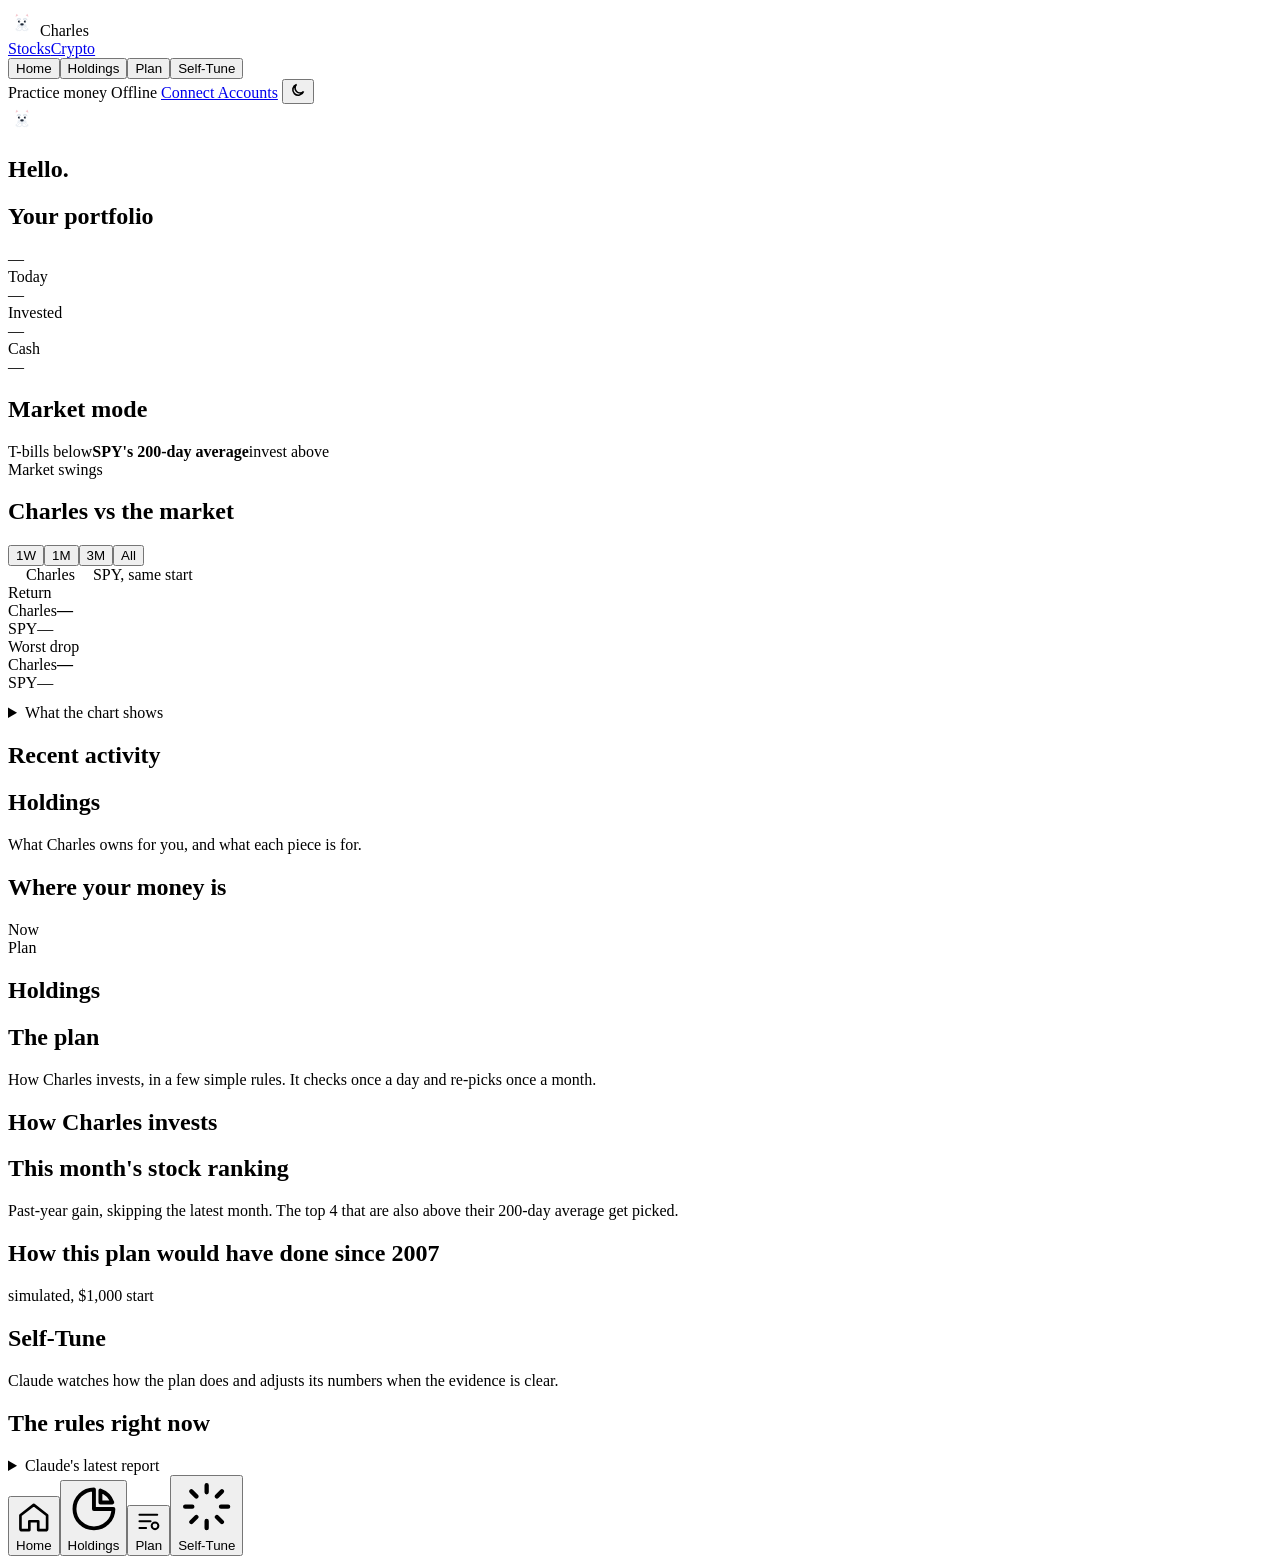
==== commit ee5efa35: "Crypto tab, Evil Charles, and broker keys over SSH - Charles Crypto: a $1,000 paper book, 60% bitcoi" ====
--- a/web/index.html
+++ b/web/index.html
@@ -14,309 +14,7 @@
 <link rel="preconnect" href="https://fonts.googleapis.com">
 <link rel="preconnect" href="https://fonts.gstatic.com" crossorigin>
 <link href="https://fonts.googleapis.com/css2?family=Inter:wght@400;500;600;700&display=swap" rel="stylesheet">
-<style>
-:root {
-  color-scheme: light;
-  --bg: #f4f4f2; --surface: #fcfcfb; --surface-2: #f0efec; --border: #e4e3df;
-  --text: #0b0b0b; --text-2: #52514e; --muted: #7a7974; --grid: #e9e8e4;
-  --series-1: #2a78d6; --ref: #8f8e86;
-  --good: #0ca30c; --good-ink: #087a08; --warn: #fab219; --critical: #d03b3b; --critical-ink: #b22f2f;
-  --accent-soft: rgba(42,120,214,.10);
-  --core: #2a78d6; --pick: #4a3aa7; --safe: #eda100; --leaving: #eb6834; --cash: #d9d8d3;
-  --shadow: 0 1px 2px rgba(0,0,0,.04), 0 4px 16px rgba(0,0,0,.04);
-}
-@media (prefers-color-scheme: dark) {
-  :root:not([data-theme="light"]) {
-    color-scheme: dark;
-    --bg: #111110; --surface: #1a1a19; --surface-2: #232321; --border: #2e2e2b;
-    --text: #ffffff; --text-2: #c3c2b7; --muted: #8f8e86; --grid: #2a2a27;
-    --series-1: #3987e5; --ref: #8f8e86;
-    --good-ink: #3fcf3f; --critical-ink: #ff7b7b; --accent-soft: rgba(57,135,229,.16);
-    --core: #3987e5; --pick: #9085e9; --safe: #c98500; --leaving: #d95926; --cash: #3a3a37;
-    --shadow: 0 1px 2px rgba(0,0,0,.4);
-  }
-}
-:root[data-theme="dark"] {
-  color-scheme: dark;
-  --bg: #111110; --surface: #1a1a19; --surface-2: #232321; --border: #2e2e2b;
-  --text: #ffffff; --text-2: #c3c2b7; --muted: #8f8e86; --grid: #2a2a27;
-  --series-1: #3987e5; --ref: #8f8e86;
-  --good-ink: #3fcf3f; --critical-ink: #ff7b7b; --accent-soft: rgba(57,135,229,.16);
-  --core: #3987e5; --pick: #9085e9; --safe: #c98500; --leaving: #d95926; --cash: #3a3a37;
-  --shadow: 0 1px 2px rgba(0,0,0,.4);
-}
-* { box-sizing: border-box; }
-html, body { margin: 0; }
-body {
-  background: var(--bg); color: var(--text);
-  font: 15px/1.45 Inter, -apple-system, BlinkMacSystemFont, "Segoe UI", Roboto, sans-serif;
-  -webkit-font-smoothing: antialiased; padding-bottom: calc(84px + env(safe-area-inset-bottom));
-}
-.num { font-variant-numeric: tabular-nums; }
-.up { color: var(--good-ink); } .down { color: var(--critical-ink); } .muted { color: var(--muted); } .flat { color: var(--text-2); }
-.small { font-size: 12.5px; }
-.right { text-align: right; }
-
-/* header */
-header { position: sticky; top: 0; z-index: 5; background: color-mix(in srgb, var(--bg) 85%, transparent);
-  backdrop-filter: blur(12px); -webkit-backdrop-filter: blur(12px); border-bottom: 1px solid var(--border); padding-top: env(safe-area-inset-top); }
-.bar { max-width: 1180px; margin: 0 auto; padding: 12px 16px; display: flex; align-items: center; gap: 8px; }
-.brand { display: flex; align-items: center; gap: 10px; font-weight: 700; font-size: 17px; letter-spacing: -.01em; margin-right: auto; }
-.logo { width: 28px; height: 28px; border-radius: 8px; background: var(--series-1); display: grid; place-items: center; flex: none; }
-.appswitch[hidden] { display: none; }
-.appswitch { display: inline-flex; background: var(--surface-2); border-radius: 10px; padding: 3px; gap: 2px; }
-.appswitch a { font-size: 13px; font-weight: 600; text-decoration: none; color: var(--text-2); padding: 5px 12px; border-radius: 8px; }
-.appswitch a.on { background: var(--surface); color: var(--text); box-shadow: 0 1px 2px rgba(0,0,0,.08); }
-.chip { display: inline-flex; align-items: center; gap: 6px; font-size: 12px; font-weight: 600; padding: 4px 10px;
-  border-radius: 999px; border: 1px solid var(--border); background: var(--surface); color: var(--text-2); white-space: nowrap; }
-.chip.practice { background: var(--accent-soft); border-color: transparent; color: var(--series-1); }
-.dot { width: 8px; height: 8px; border-radius: 50%; background: var(--muted); flex: none; }
-.dot.good { background: var(--good); box-shadow: 0 0 0 3px color-mix(in srgb, var(--good) 22%, transparent); }
-.dot.bad { background: var(--critical); }
-.dot.warn { background: var(--warn); }
-button.icon { border: 1px solid var(--border); background: var(--surface); color: var(--text-2); width: 32px; height: 32px;
-  border-radius: 8px; cursor: pointer; display: grid; place-items: center; flex: none; }
-.tabs { display: inline-flex; background: var(--surface-2); border-radius: 10px; padding: 3px; }
-.tabs button { border: 0; background: transparent; color: var(--text-2); font: inherit; font-size: 12.5px; font-weight: 600;
-  padding: 5px 11px; border-radius: 8px; cursor: pointer; }
-.tabs button.on { background: var(--surface); color: var(--text); box-shadow: var(--shadow); }
-#tabs-top { display: none; }
-.preview-note { max-width: 1180px; margin: 12px auto 0; padding: 0 16px; }
-.preview-note div { background: color-mix(in srgb, var(--warn) 18%, var(--surface)); border: 1px solid color-mix(in srgb, var(--warn) 45%, transparent);
-  border-radius: 12px; padding: 10px 14px; font-size: 13.5px; }
-
-/* layout + cards */
-main { max-width: 1180px; margin: 0 auto; padding: 16px; }
-.view { display: none; } .view.on { display: block; animation: view-in .28s cubic-bezier(.2,.8,.2,1); }
-@keyframes view-in { from { opacity: 0; transform: translateY(6px); } to { opacity: 1; transform: none; } }
-.grid { display: grid; gap: 16px; }
-.card { background: var(--surface); border: 1px solid var(--border); border-radius: 16px; padding: 18px; box-shadow: var(--shadow); min-width: 0; }
-.card-head { display: flex; align-items: center; gap: 10px; margin-bottom: 14px; flex-wrap: wrap; }
-.card-head h2 { margin: 0; font-size: 13px; font-weight: 600; color: var(--text-2); }
-.card-head .aside { margin-left: auto; font-size: 12px; color: var(--muted); }
-.page-title { font-size: 28px; font-weight: 700; letter-spacing: -.025em; margin: 2px 2px 4px; }
-.page-sub { color: var(--muted); font-size: 14px; margin: 0 2px 14px; }
-.label { font-size: 12.5px; color: var(--muted); }
-.note { font-size: 12.5px; color: var(--muted); margin: 12px 0 0; }
-.empty { color: var(--muted); font-size: 13.5px; padding: 18px 0; text-align: center; }
-details summary { cursor: pointer; font-size: 13px; color: var(--text-2); font-weight: 600; }
-details[open] summary { margin-bottom: 8px; }
-
-/* briefing */
-.brief { display: flex; gap: 12px; align-items: center; }
-.brief .logo { width: 48px; height: 48px; border-radius: 14px; }
-.brief .logo svg { width: 44px; height: 44px; }
-.brief h1 { margin: 0; font-size: 21px; font-weight: 700; letter-spacing: -.02em; line-height: 1.2; }
-.brief-list { display: grid; gap: 2px; margin-top: 12px; }
-.bl { display: grid; grid-template-columns: 28px 1fr auto; gap: 10px; align-items: center; text-align: left; width: 100%;
-  font: inherit; font-size: 14px; color: var(--text); background: none; border: 0; border-radius: 10px; padding: 8px 6px; }
-button.bl { cursor: pointer; }
-button.bl:hover { background: var(--surface-2); }
-.bi { width: 28px; height: 28px; border-radius: 8px; display: grid; place-items: center; background: var(--surface-2); color: var(--text-2); }
-.bi svg { width: 16px; height: 16px; }
-.bi.up { background: color-mix(in srgb, var(--good) 14%, transparent); color: var(--good-ink); }
-.bi.down { background: color-mix(in srgb, var(--critical) 13%, transparent); color: var(--critical-ink); }
-.bi.warn { background: color-mix(in srgb, var(--warn) 20%, transparent); color: color-mix(in srgb, var(--warn) 60%, var(--text)); }
-.bi.info { background: var(--accent-soft); color: var(--series-1); }
-.chev { color: var(--muted); width: 16px; height: 16px; }
-
-/* portfolio */
-.hero-val { font-size: clamp(38px, 10vw, 54px); font-weight: 700; letter-spacing: -.03em; line-height: 1.05; margin: 4px 0 8px; }
-.delta { display: flex; gap: 6px 12px; flex-wrap: wrap; font-weight: 600; font-size: 14px; align-items: baseline; }
-.vs-spy { flex-basis: 100%; font-size: 13px; font-weight: 500; }
-.kpis { display: grid; grid-template-columns: repeat(3, 1fr); gap: 10px; margin-top: 16px; }
-.kpi { background: var(--surface-2); border-radius: 12px; padding: 10px 12px; min-width: 0; }
-.kpi .v { font-size: 18px; font-weight: 650; letter-spacing: -.01em; margin-top: 2px; white-space: nowrap; overflow: hidden; text-overflow: ellipsis; }
-.banner { margin-top: 12px; padding: 10px 12px; border-radius: 10px; font-weight: 600; font-size: 13.5px;
-  background: color-mix(in srgb, var(--critical) 12%, transparent); color: var(--critical-ink); }
-.loading .hero-val, .loading .kpi .v { color: transparent; border-radius: 8px; width: fit-content; min-width: 60%;
-  background: linear-gradient(90deg, var(--surface-2) 30%, var(--border) 50%, var(--surface-2) 70%) 0 0 / 300% 100%; animation: shimmer 1.2s linear infinite; }
-.loading .kpi .v { min-width: 70%; }
-@keyframes shimmer { to { background-position: -150% 0; } }
-
-/* chart */
-.legend { display: flex; gap: 14px; font-size: 12.5px; color: var(--text-2); flex-wrap: wrap; }
-.key { display: inline-flex; align-items: center; gap: 6px; }
-.key svg { display: block; }
-.chart { position: relative; height: 230px; margin-top: 8px; }
-.chart > svg { width: 100%; height: 100%; display: block; touch-action: pan-y; }
-.chart > svg:focus { outline: 2px solid var(--series-1); outline-offset: 2px; border-radius: 8px; }
-.axis text { fill: var(--muted); font-size: 11px; }
-.mark text { fill: var(--text-2); font-size: 11px; font-weight: 600; }
-.tip { position: absolute; top: 6px; pointer-events: none; background: var(--surface); border: 1px solid var(--border); border-radius: 10px;
-  padding: 8px 10px; font-size: 12px; box-shadow: 0 6px 24px rgba(0,0,0,.12); min-width: 190px; white-space: nowrap; display: none; z-index: 2; }
-.tip .t { color: var(--muted); margin-bottom: 4px; }
-.tip .r { display: flex; align-items: center; gap: 8px; }
-.tip .r b { margin-left: auto; font-weight: 650; }
-.versus { display: grid; grid-template-columns: 1fr 1fr; gap: 10px; margin-top: 14px; }
-.vs { background: var(--surface-2); border-radius: 12px; padding: 10px 12px; }
-.vs .row { display: flex; justify-content: space-between; font-size: 14px; margin-top: 4px; }
-
-/* the safety switch gauge */
-.mode-pill { display: inline-flex; align-items: center; gap: 8px; font-weight: 700; font-size: 18px; letter-spacing: -.01em; }
-.mode-pill .bi { width: 34px; height: 34px; border-radius: 10px; }
-.mode-pill .bi svg { width: 19px; height: 19px; }
-.gauge { position: relative; height: 34px; margin: 18px 4px 4px; }
-.gauge .track { position: absolute; left: 0; right: 0; top: 13px; height: 8px; border-radius: 4px;
-  background: linear-gradient(90deg, color-mix(in srgb, var(--safe) 55%, transparent), var(--surface-2) 50%, color-mix(in srgb, var(--good) 45%, transparent)); }
-.gauge .zero { position: absolute; left: 50%; top: 6px; width: 2px; height: 22px; background: var(--text-2); border-radius: 1px; }
-.gauge .needle { position: absolute; top: 7px; width: 20px; height: 20px; margin-left: -10px; border-radius: 50%;
-  background: var(--surface); border: 3px solid var(--series-1); box-shadow: 0 1px 4px rgba(0,0,0,.2); transition: left .6s cubic-bezier(.2,.8,.2,1); }
-.gauge-keys { display: flex; justify-content: space-between; font-size: 11.5px; color: var(--muted); }
-.gauge-keys b { color: var(--text-2); font-weight: 600; }
-.mode-text { font-size: 14px; margin: 12px 0 0; }
-.calm { display: grid; grid-template-columns: auto 1fr auto; gap: 10px; align-items: center; margin-top: 14px; }
-.calm[hidden] { display: none; }
-.calm .meter { position: relative; height: 6px; overflow: visible; }
-.calm .meter b { position: absolute; top: -4px; width: 2px; height: 14px; background: var(--text-2); border-radius: 1px; }
-
-/* allocation */
-.alloc-row { display: grid; grid-template-columns: 44px 1fr; gap: 10px; align-items: center; margin: 8px 0; }
-.alloc { display: flex; gap: 2px; height: 14px; border-radius: 7px; overflow: hidden; background: var(--surface-2); }
-.alloc i { display: block; height: 100%; }
-.alloc-keys { display: flex; flex-wrap: wrap; gap: 6px 14px; font-size: 12.5px; color: var(--text-2); margin-top: 10px; }
-.sw { width: 10px; height: 10px; border-radius: 3px; display: inline-block; margin-right: 6px; vertical-align: -1px; }
-
-/* rows */
-.group { font-size: 12px; font-weight: 650; color: var(--muted); text-transform: uppercase; letter-spacing: .04em; margin: 18px 0 2px;
-  display: flex; align-items: center; gap: 8px; }
-.group:first-child { margin-top: 0; }
-.group .aside { margin-left: auto; text-transform: none; letter-spacing: 0; font-weight: 500; }
-.row-i { display: grid; grid-template-columns: 1fr auto; gap: 2px 12px; padding: 12px 0; border-bottom: 1px solid var(--border); align-items: baseline; }
-.row-i:last-child { border-bottom: 0; }
-.sym { font-weight: 700; font-size: 16px; letter-spacing: -.01em; }
-.tag { font-size: 11px; font-weight: 600; padding: 2px 7px; border-radius: 999px; background: var(--surface-2); color: var(--text-2); margin-left: 6px; vertical-align: 1px; white-space: nowrap; }
-.tag.pick { background: color-mix(in srgb, var(--pick) 15%, transparent); color: var(--pick); }
-.tag.veto { background: color-mix(in srgb, var(--critical) 12%, transparent); color: var(--critical-ink); }
-.tag.old { background: color-mix(in srgb, var(--leaving) 14%, transparent); color: var(--leaving); }
-.tap { cursor: pointer; -webkit-tap-highlight-color: transparent; border-radius: 10px; margin: 0 -8px; padding-left: 8px; padding-right: 8px; transition: background .15s, transform .1s; }
-.tap:hover { background: var(--surface-2); }
-.tap:active { transform: scale(.99); }
-.tap:focus-visible { outline: 2px solid var(--series-1); outline-offset: -2px; }
-
-/* plan steps */
-.steps { display: grid; gap: 12px; }
-.step { display: grid; grid-template-columns: 40px 1fr; gap: 12px; align-items: start; }
-.step .n { width: 40px; height: 40px; border-radius: 12px; display: grid; place-items: center; font-weight: 700; color: #fff; }
-.step h3 { margin: 2px 0 2px; font-size: 15.5px; }
-.step p { margin: 0; color: var(--text-2); font-size: 14px; }
-.step .now { margin-top: 6px; font-size: 13px; font-weight: 600; }
-
-/* ranking */
-.rank { display: grid; grid-template-columns: 26px minmax(0, 1fr) minmax(70px, 34%) 58px; gap: 4px 10px; align-items: center; padding: 9px 0; border-bottom: 1px solid var(--border); font-size: 14px; }
-.rank:last-child { border-bottom: 0; }
-.rank .k { color: var(--muted); font-weight: 600; font-size: 12.5px; text-align: right; }
-.rank .nm { min-width: 0; overflow: hidden; text-overflow: ellipsis; white-space: nowrap; }
-.rank .why { grid-column: 2 / -1; font-size: 12.5px; color: var(--muted); }
-.hb { display: flex; align-items: center; }
-.hbar { height: 8px; border-radius: 0 4px 4px 0; background: var(--pick); min-width: 2px; }
-.hbar.off { background: var(--ref); opacity: .55; }
-
-/* backtest */
-.bt-stats { display: grid; grid-template-columns: 1fr auto auto; gap: 8px 14px; font-size: 14px; margin-top: 14px; align-items: baseline; }
-.bt-stats .h { font-size: 11.5px; color: var(--muted); font-weight: 600; }
-.caveat { margin-top: 14px; padding: 10px 12px; border-radius: 10px; background: var(--surface-2); font-size: 13px; color: var(--text-2); }
-
-/* activity */
-.day { font-size: 12px; font-weight: 600; color: var(--muted); margin: 16px 0 2px; }
-.day:first-child { margin-top: 0; }
-.act { display: grid; grid-template-columns: 50px 1fr auto; gap: 10px; align-items: start; padding: 10px 0; border-bottom: 1px solid var(--border); }
-.badge { font-size: 11px; font-weight: 700; text-align: center; padding: 3px 0; border-radius: 6px; }
-.badge.BUY { background: var(--accent-soft); color: var(--series-1); }
-.badge.SELL { background: color-mix(in srgb, var(--leaving) 14%, transparent); color: var(--leaving); }
-.why2 { font-size: 13px; color: var(--muted); margin-top: 2px; display: -webkit-box; -webkit-line-clamp: 2; -webkit-box-orient: vertical; overflow: hidden; }
-
-/* self-tune */
-.tune-head { display: flex; gap: 12px; align-items: center; margin-bottom: 4px; }
-.tune-head .bi { width: 40px; height: 40px; border-radius: 12px; flex: none; }
-.tune-head .bi svg { width: 21px; height: 21px; }
-.tune-title { font-size: 17px; font-weight: 700; letter-spacing: -.01em; line-height: 1.3; }
-.rule { display: flex; justify-content: space-between; gap: 12px; padding: 10px 0; border-bottom: 1px solid var(--border); font-size: 14.5px; }
-.rule:last-child { border-bottom: 0; }
-.rule b { font-weight: 650; text-align: right; }
-#activity { scroll-margin-top: 76px; }
-button.more { display: block; width: 100%; margin-top: 10px; padding: 10px; border-radius: 10px; border: 1px solid var(--border);
-  background: var(--surface-2); color: var(--text-2); font: inherit; font-size: 13.5px; font-weight: 600; cursor: pointer; }
-/* Claude */
-.md { font-size: 14px; line-height: 1.55; }
-.md h3 { font-size: 14px; font-weight: 650; margin: 16px 0 6px; }
-.md h3:first-child { margin-top: 0; }
-.md h4 { font-size: 13px; font-weight: 600; color: var(--text-2); margin: 12px 0 4px; }
-.md p { margin: 6px 0; }
-.md ul { margin: 4px 0; padding-left: 18px; }
-.md li { margin: 3px 0; }
-.md code { font-size: 12.5px; background: var(--surface-2); padding: 1px 5px; border-radius: 5px; }
-.mile { padding: 12px 0; border-bottom: 1px solid var(--border); }
-.mile:last-child { border-bottom: 0; }
-.mile-top { display: flex; justify-content: space-between; gap: 10px; align-items: baseline; }
-.mile-about { font-size: 12.5px; color: var(--muted); margin: 2px 0 0; }
-.meter { height: 6px; border-radius: 3px; background: var(--surface-2); overflow: hidden; }
-.meter > i { display: block; height: 100%; border-radius: 3px; background: var(--series-1); }
-.prog { display: flex; align-items: center; gap: 8px; margin-top: 10px; font-size: 12px; color: var(--muted); }
-.prog .meter { flex: 1; height: 5px; }
-
-/* bottom nav (phones) */
-nav#tabs { position: fixed; bottom: 0; left: 0; right: 0; z-index: 6; display: grid; grid-template-columns: repeat(4, 1fr);
-  background: color-mix(in srgb, var(--surface) 90%, transparent); backdrop-filter: blur(14px); -webkit-backdrop-filter: blur(14px);
-  border-top: 1px solid var(--border); padding: 6px 4px calc(6px + env(safe-area-inset-bottom)); }
-nav#tabs button { border: 0; background: none; color: var(--muted); font: inherit; font-size: 11px; font-weight: 600;
-  display: flex; flex-direction: column; align-items: center; gap: 3px; padding: 4px 0; cursor: pointer; min-height: 44px; }
-nav#tabs button svg { width: 22px; height: 22px; }
-nav#tabs button.on { color: var(--series-1); }
-
-/* detail sheet */
-.scrim { position: fixed; inset: 0; z-index: 20; background: rgba(0,0,0,.38); opacity: 0; transition: opacity .25s; }
-.scrim.on { opacity: 1; }
-.sheet { position: fixed; left: 0; right: 0; bottom: 0; z-index: 21; background: var(--surface); color: var(--text);
-  border-radius: 20px 20px 0 0; box-shadow: 0 -8px 40px rgba(0,0,0,.18); max-height: 88vh; overflow-y: auto; overscroll-behavior: contain;
-  padding: 8px 20px calc(24px + env(safe-area-inset-bottom)); transform: translateY(105%); transition: transform .32s cubic-bezier(.2,.8,.2,1); }
-.sheet.on { transform: none; }
-.sheet:focus { outline: none; }
-.grab { width: 38px; height: 5px; border-radius: 3px; background: var(--border); margin: 0 auto 14px; touch-action: none; cursor: grab; }
-.sh-close { position: absolute; top: 12px; right: 14px; }
-.sh-title { font-size: 22px; font-weight: 700; letter-spacing: -.02em; margin: 0 40px 2px 0; }
-.sh-sub { font-size: 13.5px; color: var(--muted); margin-right: 40px; }
-.sh-hero { font-size: 34px; font-weight: 700; letter-spacing: -.03em; margin: 14px 0 2px; }
-.sh-line { font-weight: 600; font-size: 14px; }
-.facts { display: grid; grid-template-columns: 1fr 1fr; gap: 8px; margin: 16px 0 4px; }
-.facts > div { background: var(--surface-2); border-radius: 10px; padding: 8px 11px; min-width: 0; }
-.facts .l { font-size: 11.5px; color: var(--muted); font-weight: 600; }
-.facts b { display: block; font-size: 15px; margin-top: 1px; overflow-wrap: anywhere; }
-.sh-h { font-size: 12.5px; font-weight: 650; color: var(--text-2); margin: 18px 0 4px; }
-.sh-p { font-size: 14.5px; line-height: 1.55; margin: 0; }
-
-@media (min-width: 860px) {
-  body { padding-bottom: 32px; }
-  nav#tabs { display: none; }
-  #tabs-top { display: inline-flex; }
-  .page-title { display: none; } .page-sub { margin-top: 0; }
-  .two { grid-template-columns: 1fr 1fr; align-items: start; }
-  .home { grid-template-columns: 1fr 1.45fr; align-items: start; }
-  .home > .col { display: flex; flex-direction: column; gap: 16px; }
-  .chart { height: 270px; }
-  .span { grid-column: 1 / -1; }
-  .sheet { left: 50%; right: auto; bottom: auto; top: 50%; width: 460px; max-height: 84vh; border-radius: 20px;
-    padding-bottom: 24px; opacity: 0; transform: translate(-50%, -46%); transition: transform .25s, opacity .2s; }
-  .sheet.on { opacity: 1; transform: translate(-50%, -50%); }
-  .grab { visibility: hidden; height: 0; margin-bottom: 8px; }
-}
-@media (max-width: 859px) { .home > .col { display: contents; } }
-@media (max-width: 640px) {
-  .bar { gap: 6px; }
-  .brand { font-size: 16px; }
-  .chip.practice { display: none; }
-  #st-bot { padding: 0; width: 32px; height: 32px; justify-content: center; }
-  #st-bot > span:last-child { display: none; }
-}
-@media (max-width: 380px) {
-  .kpi .v { font-size: 15.5px; }
-  .appswitch a { padding: 5px 9px; }
-}
-@media (prefers-reduced-motion: reduce) {
-  .view.on, .loading .hero-val, .loading .kpi .v { animation: none; }
-  .sheet, .scrim, .tap, .gauge .needle { transition: none; }
-}
-</style>
+<link rel="stylesheet" href="/style.css">
 </head>
 <body class="loading">
 <header>
@@ -324,19 +22,18 @@
     <div class="brand">
       <span class="logo" aria-hidden="true">
         <svg width="28" height="28" viewBox="0 0 32 32"><path d="M7 12.5 L8.4 5 L13.5 8.6 Z M25 12.5 L23.6 5 L18.5 8.6 Z" fill="#fff" stroke="#fff" stroke-width="2.6" stroke-linejoin="round"/><path d="M9.2 10.4 L9.8 7.3 L11.8 8.8 Z M22.8 10.4 L22.2 7.3 L20.2 8.8 Z" fill="#f2b8c0" stroke="#f2b8c0" stroke-width=".6" stroke-linejoin="round"/><path d="M16 7.4c3.2 0 5.6 1 7.4 3.2c1.6 1.9 2.3 4.3 2.1 6.9l1.4 1.6l-1.9.4c-.5 2.6-2 4.8-4 6.2l.4 1.9l-1.8-.9l-.6 2l-1.4-1.4l-1.6 1.8l-1.6-1.8l-1.4 1.4l-.6-2l-1.8.9l.4-1.9c-2-1.4-3.5-3.6-4-6.2l-1.9-.4l1.4-1.6c-.2-2.6.5-5 2.1-6.9C10.4 8.4 12.8 7.4 16 7.4Z" fill="#fff"/><ellipse cx="16" cy="21" rx="5.6" ry="3.9" fill="#edf1f6"/><path d="M10.4 13.1l1.2-.9l1 .6l1-.6l.9.7M21.6 13.1l-1.2-.9l-1 .6l-1-.6l-.9.7" stroke="#c3cedb" stroke-width="1" fill="none" stroke-linecap="round" stroke-linejoin="round"/><circle cx="12.6" cy="15.5" r="1.3" fill="#1f2937"/><circle cx="19.4" cy="15.5" r="1.3" fill="#1f2937"/><circle cx="13" cy="15.1" r=".4" fill="#fff"/><circle cx="19.8" cy="15.1" r=".4" fill="#fff"/><path d="M16 19.9c-1.3.2-2.6.5-3.8 1.2c-1.4.8-2.6 1.8-3.4 3.2l1.3-.3l-.5 1.4l1.4-.6l.1 1.4l1.2-1l.6 1.2l.8-1.2l.9.9l.3-1.3c.5-.8 1.2-1.5 2-2.1Z M16 19.9c1.3.2 2.6.5 3.8 1.2c1.4.8 2.6 1.8 3.4 3.2l-1.3-.3l.5 1.4l-1.4-.6l-.1 1.4l-1.2-1l-.6 1.2l-.8-1.2l-.9.9l-.3-1.3c-.5-.8-1.2-1.5-2-2.1Z" fill="#fff" stroke="#d3dbe5" stroke-width=".45" stroke-linejoin="round"/><path d="M14.8 21.4q-2 .7-3.4 2.4M17.2 21.4q2 .7 3.4 2.4" stroke="#d3dbe5" stroke-width=".5" fill="none" stroke-linecap="round"/><path d="M11 20.6q-3.2-.9-6.2-.4M11.2 21.8q-3.2 0-5.9 1.3M21 20.6q3.2-.9 6.2-.4M20.8 21.8q3.2 0 5.9 1.3" stroke="#fff" stroke-width=".6" fill="none" stroke-linecap="round"/><ellipse cx="16" cy="18.7" rx="2" ry="1.4" fill="#1f2937"/></svg>
-      </span>
-      Charles
+      </span><span class="bname">Charles</span>
     </div>
-    <nav class="appswitch" id="appswitch" aria-label="Dashboards" hidden><a class="on" href="/" aria-current="page">Stocks</a><a href="/kalshi/">Kalshi</a></nav>
+    <nav class="appswitch" aria-label="Dashboards"><a class="on" href="/" aria-current="page">Stocks</a><a href="/kalshi/" data-kalshi hidden>Kalshi</a><a href="/crypto/">Crypto</a></nav>
     <div class="tabs" id="tabs-top"></div>
     <span class="chip practice" title="Paper account: practice money, no real dollars">Practice money</span>
     <span class="chip" id="st-bot"><span class="dot"></span><span>…</span></span>
+    <a class="acct-btn" href="/accounts">Connect Accounts</a>
     <button class="icon" id="theme" aria-label="Switch light or dark theme" title="Switch light/dark">
       <svg width="16" height="16" viewBox="0 0 16 16" fill="none" stroke="currentColor" stroke-width="1.6"><path d="M13.5 9.5A5.5 5.5 0 1 1 6.5 2.5a4.5 4.5 0 0 0 7 7z"/></svg>
     </button>
   </div>
 </header>
-<div class="preview-note" id="preview-note" hidden><div><b>Preview of the new Charles.</b> The numbers are your real paper account; the plan shows what Charles would do at its next check. Nothing here has traded yet.</div></div>
 
 <main>
   <!-- HOME -->
@@ -478,7 +175,7 @@
   ["plan", "Plan", '<path d="M4 6h16M4 12h10M4 18h6"/><circle cx="18" cy="16" r="3"/>'],
   ["tune", "Self-Tune", '<path d="M12 3v3M12 18v3M3 12h3M18 12h3M5.6 5.6l2.1 2.1M16.3 16.3l2.1 2.1M5.6 18.4l2.1-2.1M16.3 7.7l2.1-2.1"/>'],
 ];
-const RANGES = [["1W", 7], ["1M", 30], ["3M", 91], ["All", 1e5]];
+const RANGES = [["1W", 7], ["1M", 30], ["3M", 91], ["Plan", "plan"], ["All", 1e5]];   // "Plan": since data/plan.json "started"
 const ROLE = {core: ["Whole market", "--core"], pick: ["Momentum picks", "--pick"], safety: ["T-bills (safety)", "--safe"],
               leaving: ["Being sold", "--leaving"], cash: ["Cash", "--cash"]};
 let S = null, tab = "home", range = "1M", actAll = false;
@@ -684,7 +381,7 @@
     `<button data-t="${k}"><svg viewBox="0 0 24 24" fill="none" stroke="currentColor" stroke-width="1.8" stroke-linecap="round" stroke-linejoin="round">${ic}</svg>${l}</button>`).join("");
   $("tabs-top").innerHTML = TABS.map(([k, l]) => `<button data-t="${k}">${l}</button>`).join("");
   document.querySelectorAll("[data-t]").forEach(b => b.onclick = () => setTab(b.dataset.t));
-  $("range").innerHTML = RANGES.map(([k]) => `<button data-r="${k}">${k}</button>`).join("");
+  $("range").innerHTML = RANGES.map(([k, d]) => `<button data-r="${k}"${d === "plan" ? ` title="Since the new plan started" aria-label="Since the new plan" hidden` : ""}>${k}</button>`).join("");
   document.querySelectorAll("[data-r]").forEach(b => b.onclick = () => { range = b.dataset.r; try { localStorage.setItem("range", range); } catch (e) {} renderChart(); });
   $("legend").innerHTML = `<span class="key">${keySvg("--series-1", false)}Charles</span><span class="key">${keySvg("--ref", true)}SPY, same start</span>`;
   $("brief-logo").innerHTML = document.querySelector(".brand .logo").innerHTML;
@@ -750,10 +447,17 @@
   const q = new Date(day);
   return etAt(q.getUTCFullYear(), q.getUTCMonth() + 1, q.getUTCDate(), 16, 0);
 }
+const planStart = () => S && !S.preview && P().started || null;   // the "Plan" range exists only once the plan has started
 function series() {
-  const days = RANGES.find(r => r[0] === range)[1];
-  const cut = days >= 1e5 ? "" : new Date(rangeStart(days)).toISOString();
-  let from = S.equity.findIndex(p => p[0] >= cut);
+  const days = (RANGES.find(r => r[0] === range) || RANGES.at(-1))[1];
+  let from;
+  if (days === "plan") {   // start at the last point before the plan's first day, so the first move counts
+    const st = planStart(), i = st ? S.equity.findIndex(p => timeofday(p[0]) >= st.slice(0, 10)) : 0;
+    from = i < 0 ? S.equity.length : Math.max(0, i - 1);
+  } else {
+    const cut = days >= 1e5 ? "" : new Date(rangeStart(days)).toISOString();
+    from = S.equity.findIndex(p => p[0] >= cut);
+  }
   if (from < 0 || S.equity.length - from < 2) from = Math.max(0, S.equity.length - 2);
   const pts = S.equity.slice(from);
   const hourly = (S.spy_hourly || []).map(([t, v]) => [+new Date(t), v]);
@@ -776,7 +480,9 @@
 
 /* the main chart: Charles vs SPY in market time, with the day the new plan started marked */
 function renderChart() {
-  document.querySelectorAll("[data-r]").forEach(b => b.classList.toggle("on", b.dataset.r === range));
+  const hasPlan = !!planStart();
+  if (S && !hasPlan && range === "Plan") range = "All";
+  document.querySelectorAll("[data-r]").forEach(b => { b.classList.toggle("on", b.dataset.r === range); if (b.dataset.r === "Plan") b.hidden = !hasPlan; });
   const box = $("chart");
   if (!S || S.equity.length < 2) { box.innerHTML = `<div class="empty">Not enough history yet.</div>`; return; }
   if (!box.clientWidth) return;
@@ -825,7 +531,7 @@
   $("r-bot").textContent = pct(rb); $("r-bot").className = "num " + cls(rb);
   $("r-spy").textContent = pct(rs); $("r-spy").className = "num " + cls(rs);
   $("d-bot").textContent = db ? db.toFixed(2) + "%" : "0%"; $("d-spy").textContent = ds == null ? "—" : ds ? ds.toFixed(2) + "%" : "0%";
-  $("chart-note").textContent = `The dashed line is what your ${usd(S.equity[0][1], 0)} would be worth had it gone into SPY (an S&P 500 index fund) on ${new Date(S.equity[0][0]).toLocaleDateString("en-US", {month: "short", day: "numeric", timeZone: "America/New_York"})} instead. Shorter ranges zoom in; their returns count from the range's start. Nights and weekends are squeezed so trading hours line up.${st ? ` "New plan" marks ${dayFmt(st, {month: "short", day: "numeric"})}, when Charles switched to the core + momentum plan; before it, Charles's old rules traded.` : ""}`;
+  $("chart-note").textContent = `The dashed line is what your ${usd(S.equity[0][1], 0)} would be worth had it gone into SPY (an S&P 500 index fund) on ${new Date(S.equity[0][0]).toLocaleDateString("en-US", {month: "short", day: "numeric", timeZone: "America/New_York"})} instead. Shorter ranges zoom in; their returns count from the range's start. Nights and weekends are squeezed so trading hours line up.${st ? ` "New plan" marks ${dayFmt(st, {month: "short", day: "numeric"})}, when Charles switched to the core + momentum plan; before it, Charles's old rules traded.${hasPlan ? ` The "Plan" range shows only the time since then.` : ""}` : ""}`;
 }
 const timeofday = iso => new Date(iso).toLocaleDateString("en-CA", {timeZone: "America/New_York"});
 
@@ -881,7 +587,6 @@
 
 function render() {
   const a = S.account, p = P(), s = SET();
-  $("preview-note").hidden = !S.preview;
   $("st-bot").innerHTML = S.preview ? `<span class="dot warn"></span><span>Preview</span>` : `<span class="dot ${S.bot_running ? "good" : "bad"}"></span><span>${S.bot_running ? "Running" : "Stopped"}</span>`;
   $("updated").textContent = p.updated ? "Last check " + ago(p.updated) : "";
 
@@ -1032,7 +737,7 @@
 </script>
 <script>
 // The Kalshi tab shows only when the Kalshi dashboard (kalshi/, run separately) answers behind /kalshi/.
-fetch("/kalshi/api/state", {cache: "no-store"}).then(r => { if (r.ok) document.getElementById("appswitch").hidden = false; }).catch(() => {});
+fetch("/kalshi/api/state", {cache: "no-store"}).then(r => { if (r.ok) document.querySelectorAll("[data-kalshi]").forEach(a => a.hidden = false); }).catch(() => {});
 </script>
 </body>
 </html>
